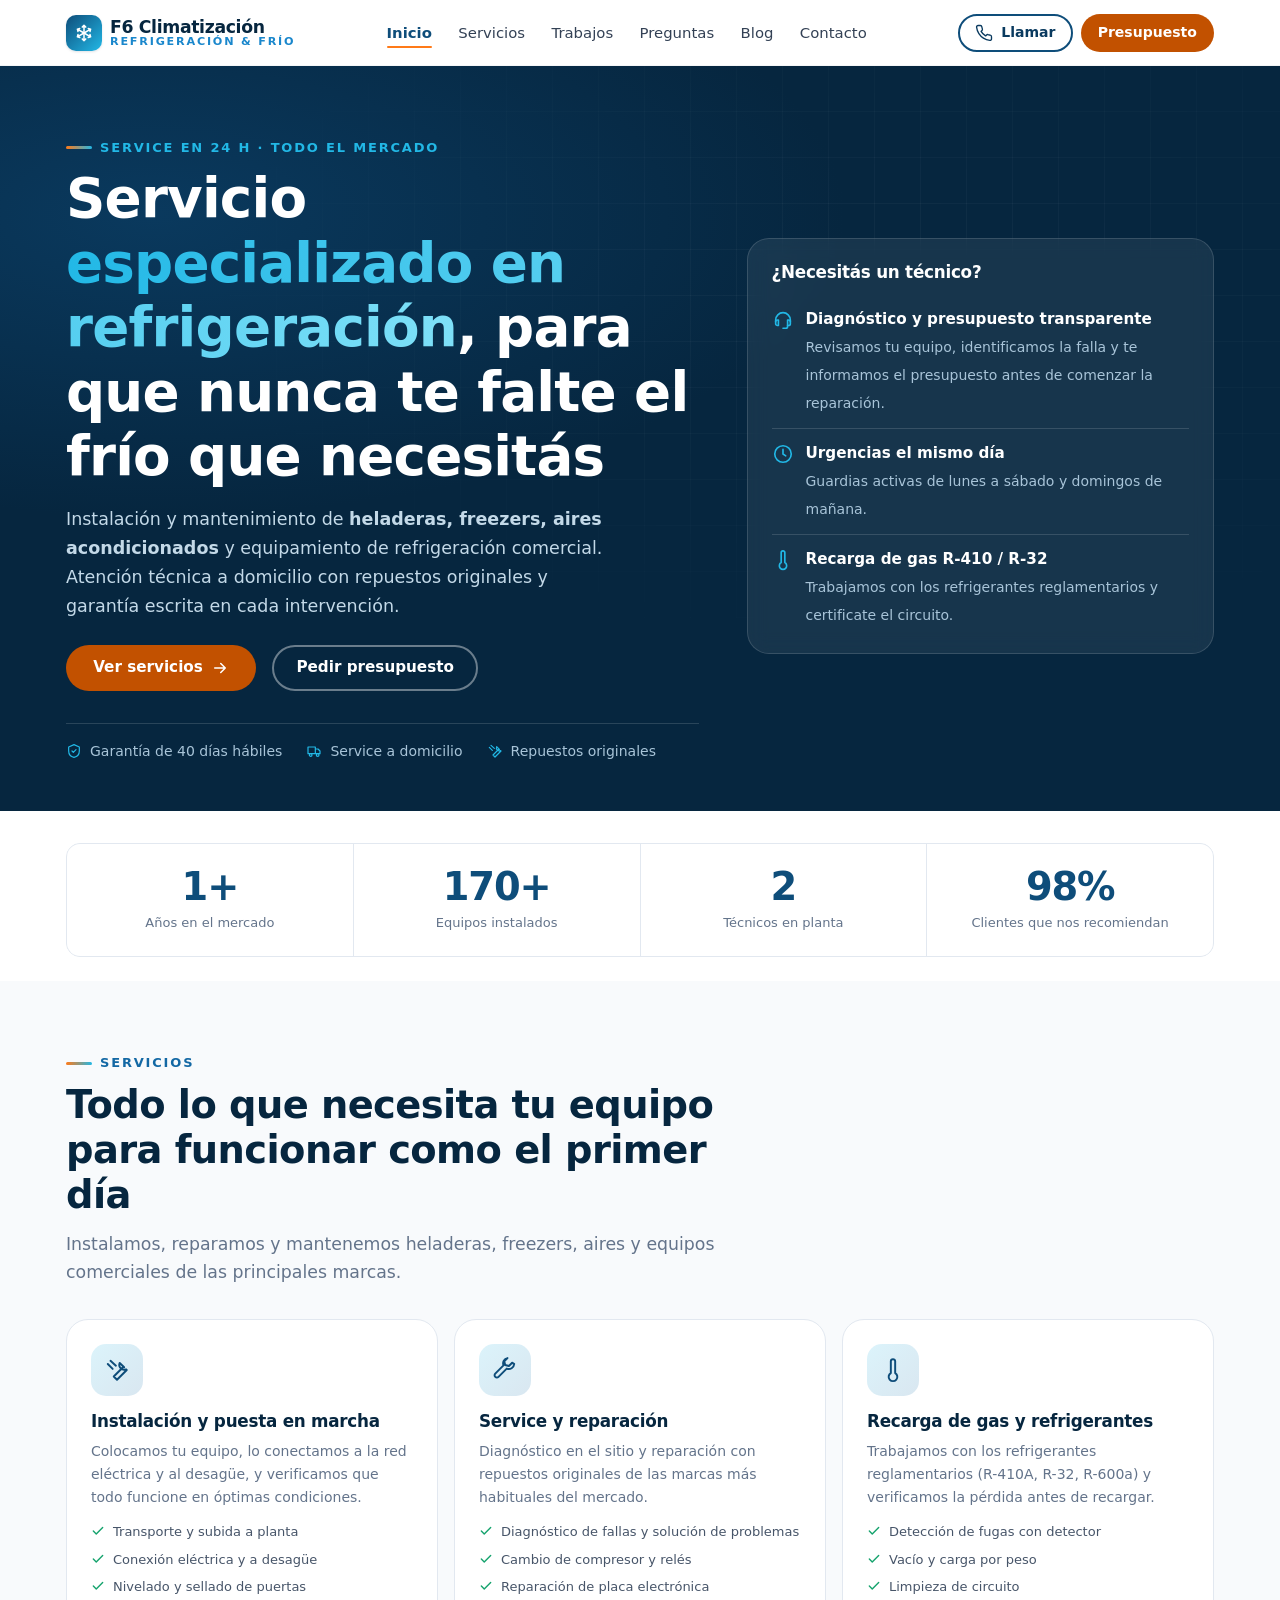
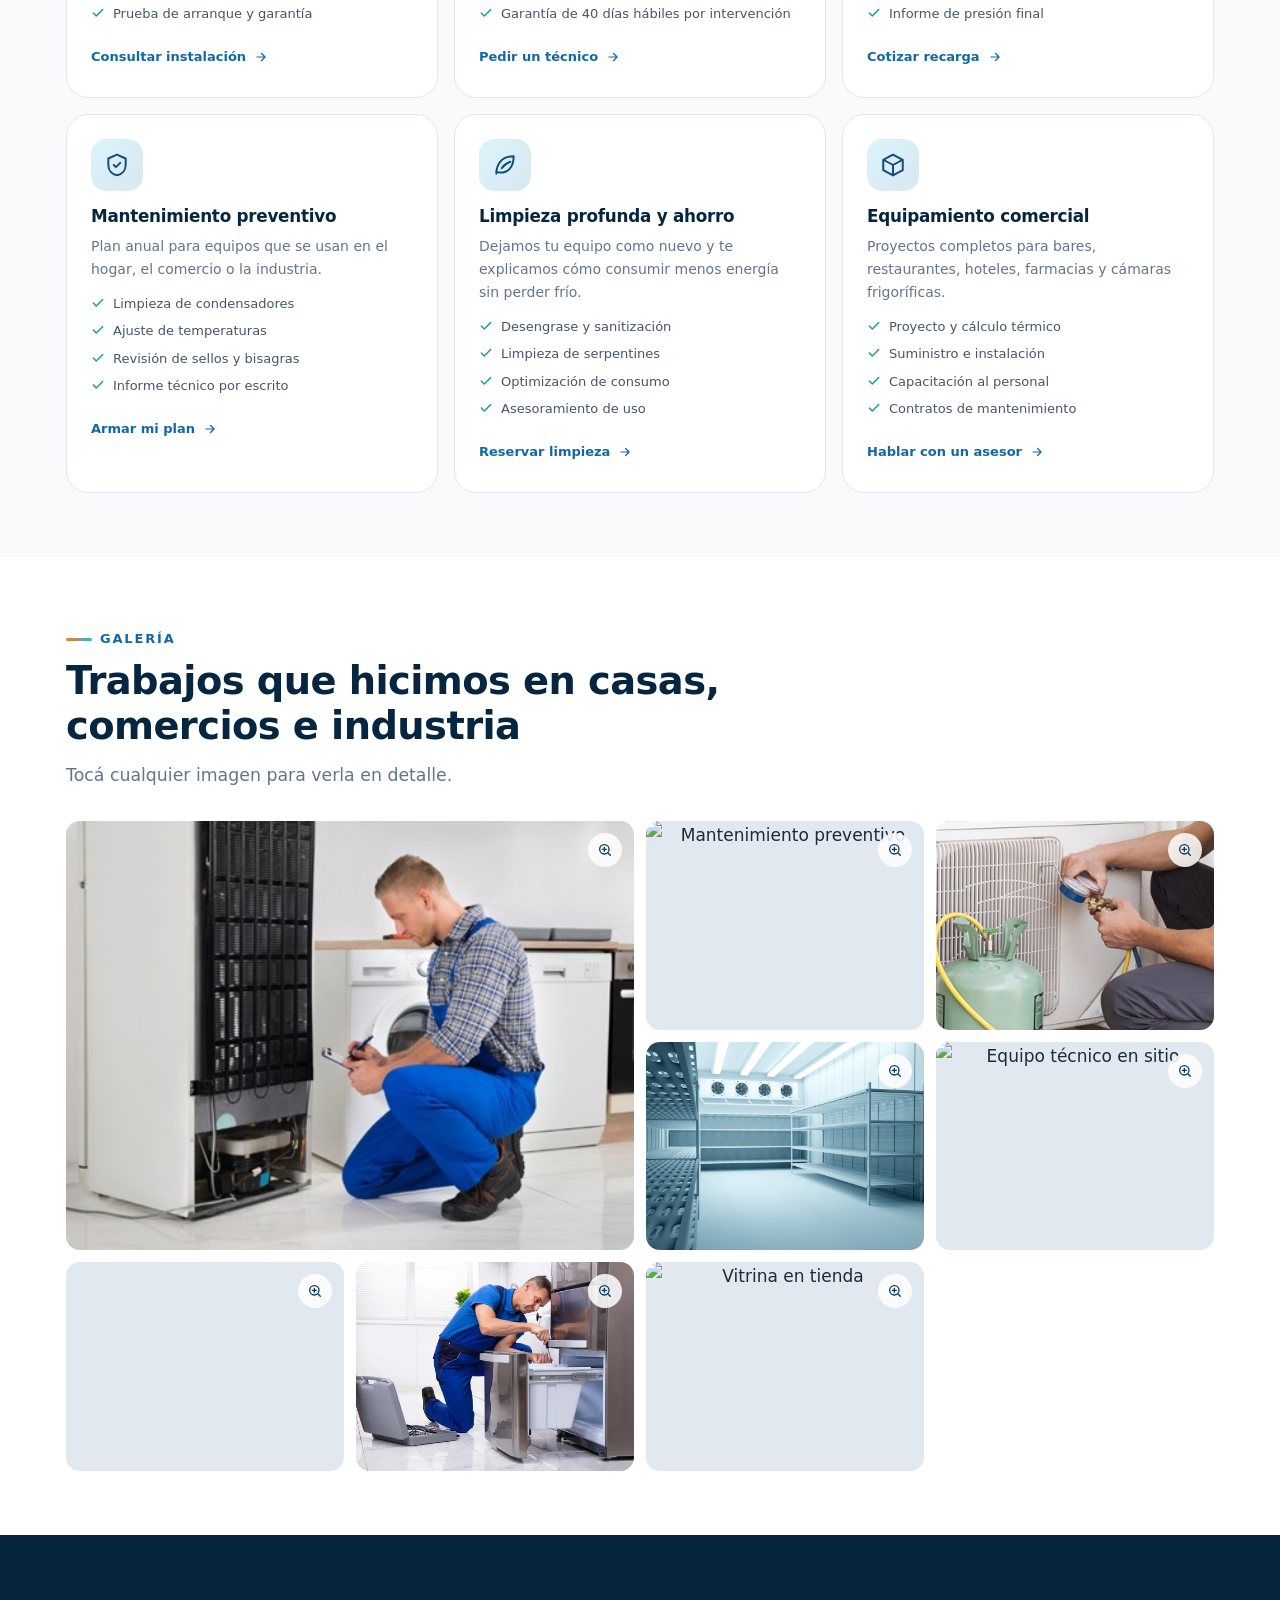
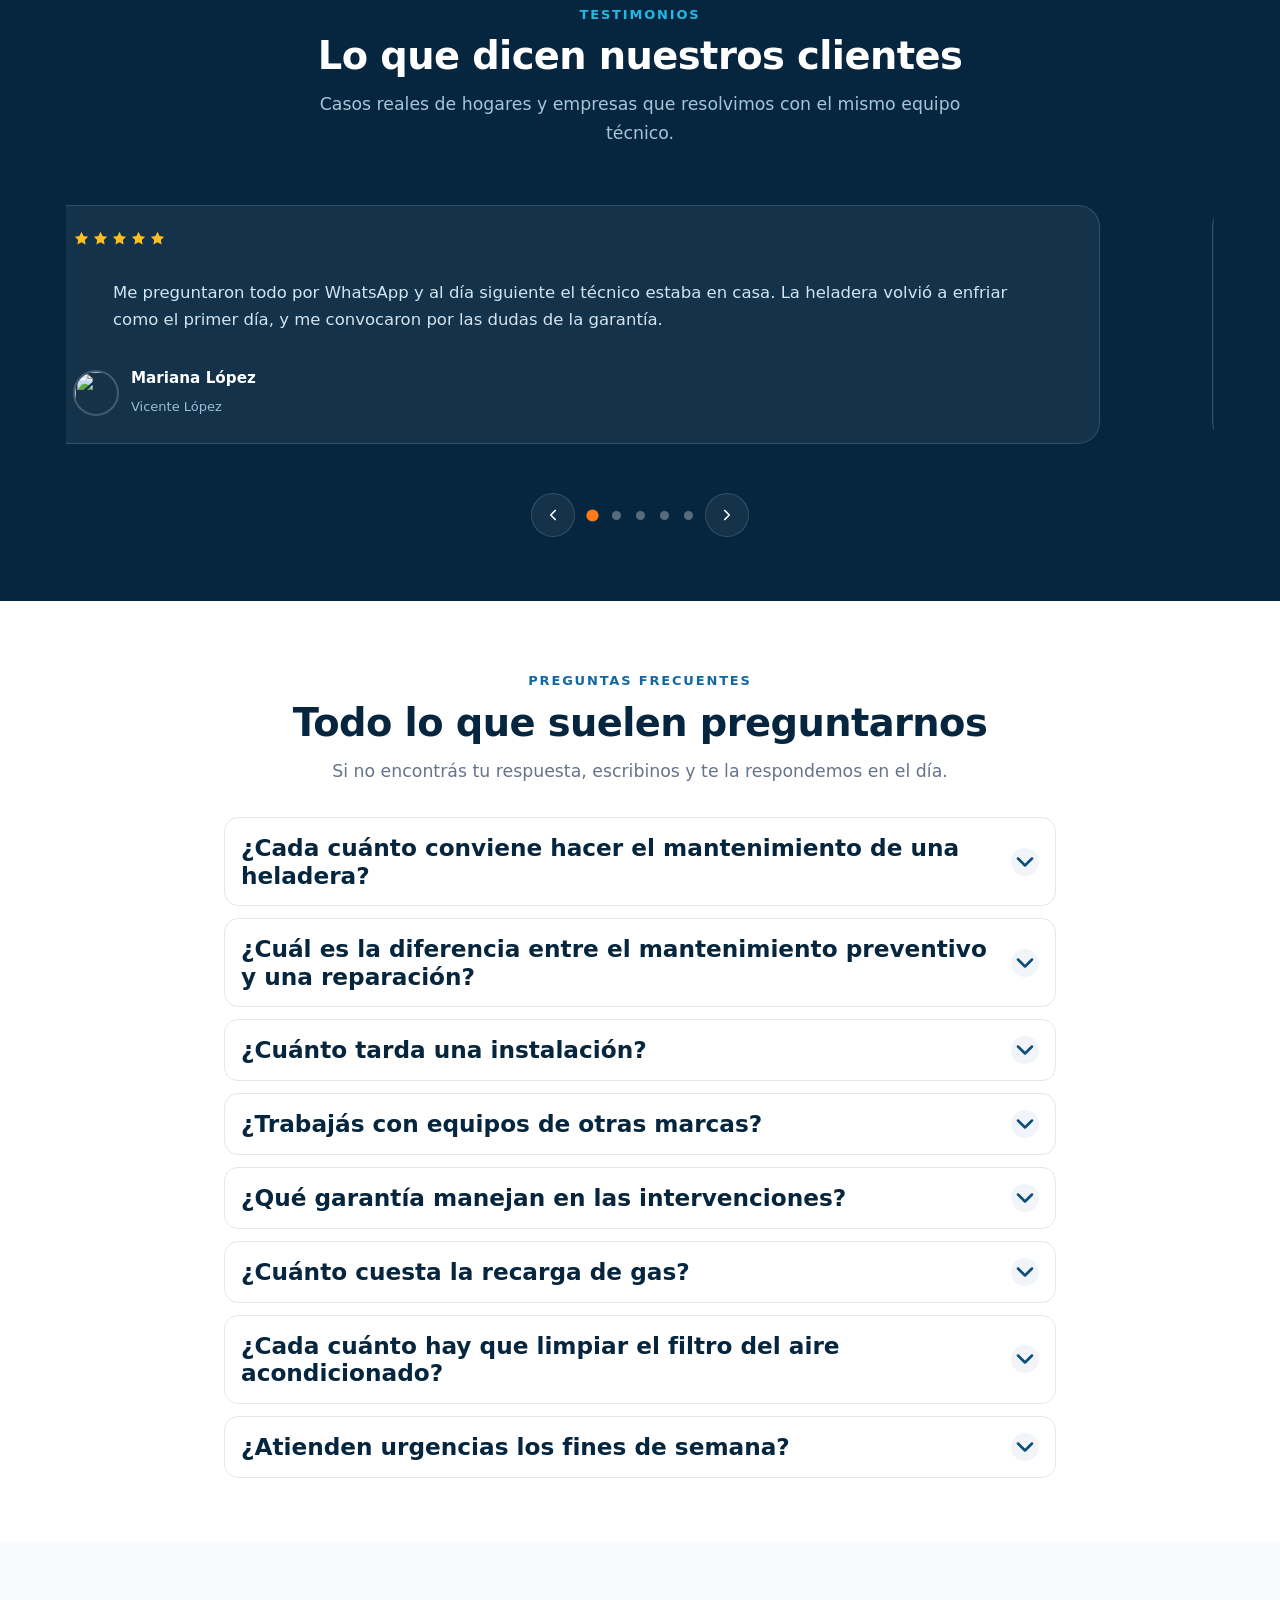
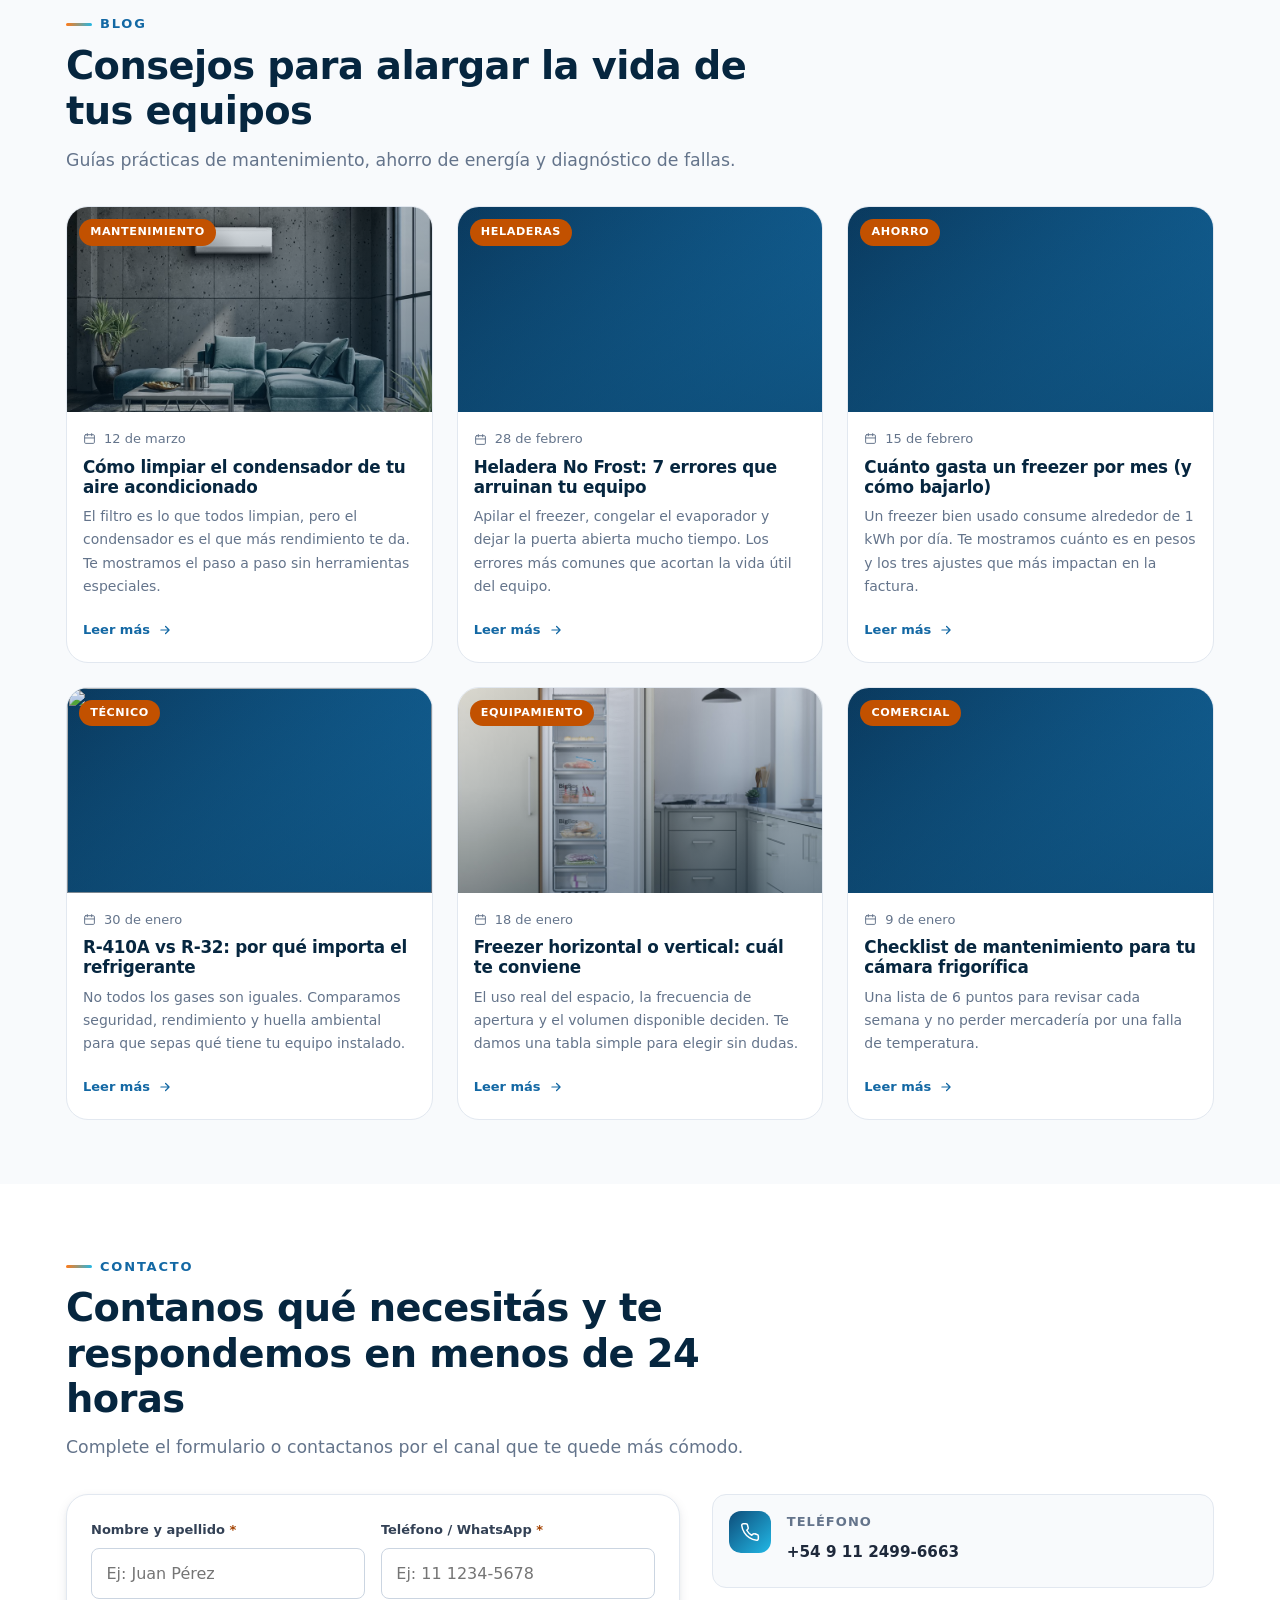
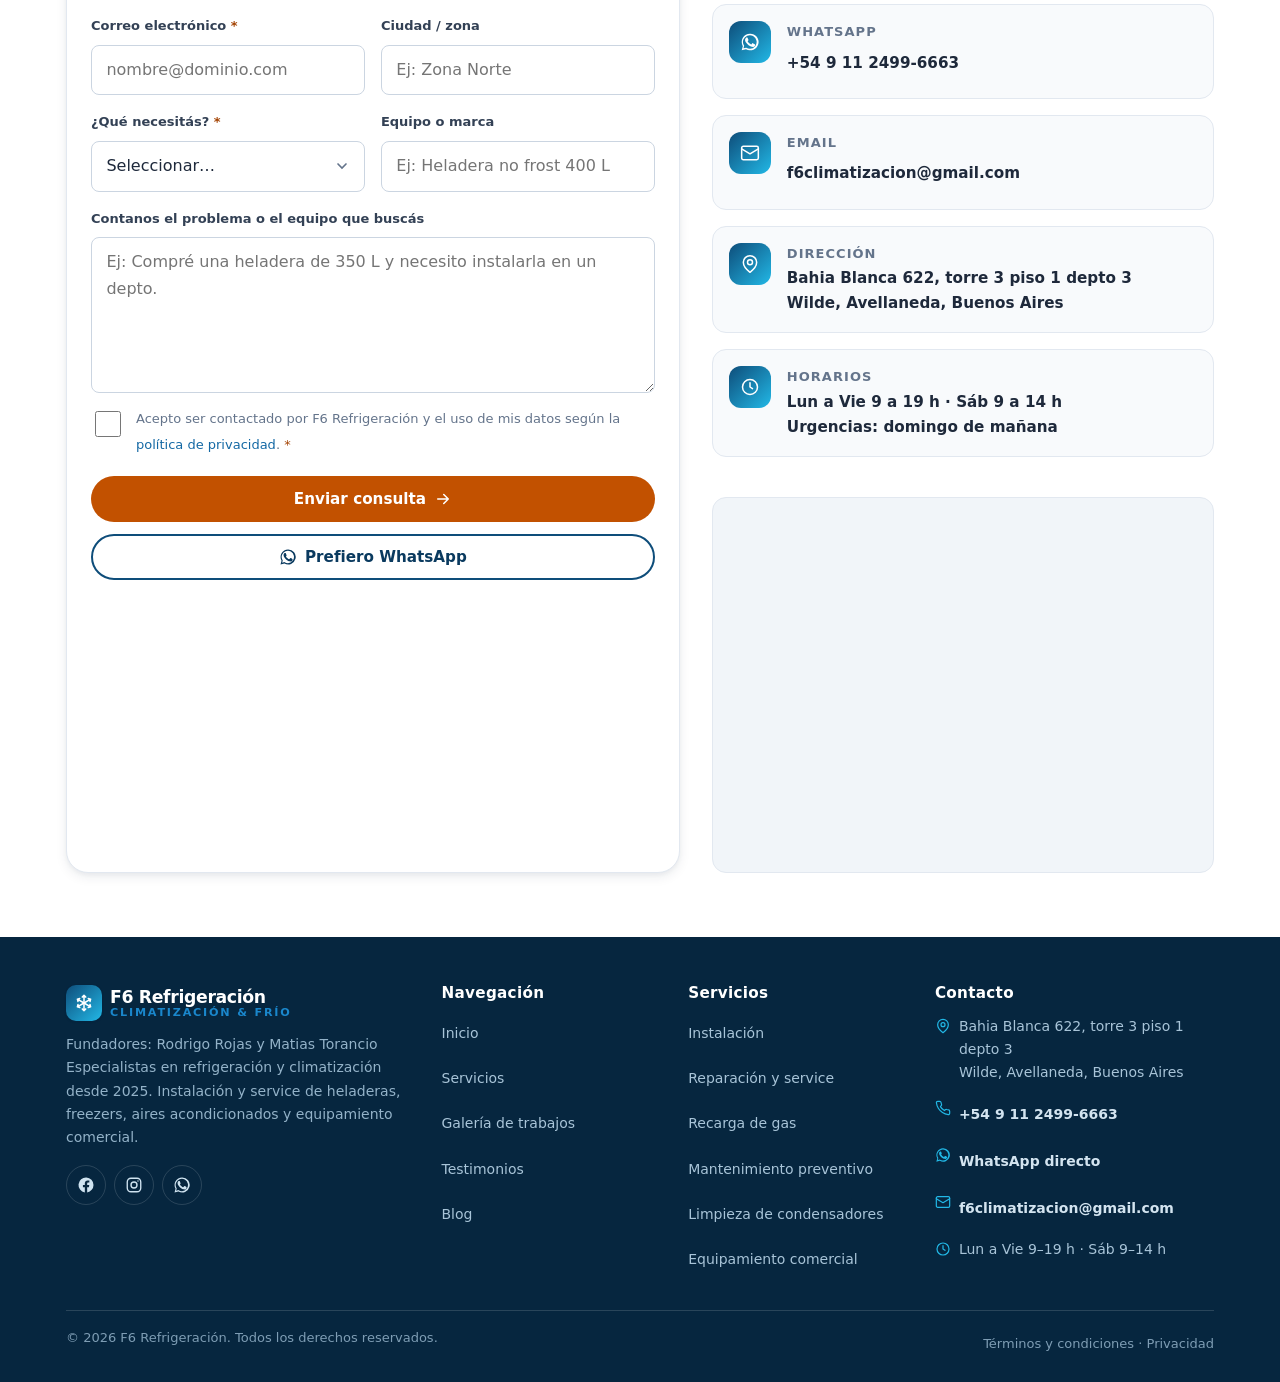
==== index.html @ 0a8b02e5 "Migrar URL canonica a Cloudflare Workers" ====
<!DOCTYPE html>
<html lang="es">
<head>
<meta charset="UTF-8">
<meta name="viewport" content="width=device-width, initial-scale=1, viewport-fit=cover">
<meta name="theme-color" content="#06263f">
<meta name="description" content="Service técnico de heladeras, freezers y aires acondicionados en Wilde y Avellaneda. Instalación, reparación y mantenimiento con garantía.">
<meta name="author" content="F6 Climatización">

<meta property="og:type" content="website">
<meta property="og:title" content="F6 Climatización | Refrigeración y aires en Wilde">
<meta property="og:description" content="Service técnico de heladeras, freezers y aires acondicionados en Wilde y Avellaneda. Instalación, reparación y mantenimiento con garantía.">
<meta property="og:image" content="https://images.unsplash.com/photo-1484154218962-a197022b5858?w=1200&q=70&auto=format&fit=crop&fm=jpg">
<meta property="og:url" content="https://f6-climatizacion.aresthiago911.workers.dev/">
<meta property="og:locale" content="es_AR">
<meta property="og:site_name" content="F6 Climatización">
<meta name="twitter:card" content="summary_large_image">
<meta name="twitter:title" content="F6 Climatización | Refrigeración y aires en Wilde">
<meta name="twitter:description" content="Service técnico de heladeras, freezers y aires acondicionados en Wilde y Avellaneda.">
<meta name="twitter:image" content="https://images.unsplash.com/photo-1484154218962-a197022b5858?w=1200&q=70&auto=format&fit=crop&fm=jpg">

<title>F6 Climatización | Refrigeración y aires en Wilde</title>

<link rel="canonical" href="https://f6-climatizacion.aresthiago911.workers.dev/">
<meta name="google-site-verification" content="fuAEzIsWXIeSJIJNzNznxia05y7SLio0vZNken4gUs0" />

<link rel="icon" href="data:image/svg+xml,%3Csvg xmlns='http://www.w3.org/2000/svg' viewBox='0 0 32 32'%3E%3Crect width='32' height='32' rx='8' fill='%230a3a5f'/%3E%3Cg stroke='%2322b8e6' stroke-width='2' stroke-linecap='round'%3E%3Cpath d='M16 6v20M6.7 11l18.6 10M25.3 11 6.7 21'/%3E%3C/g%3E%3C/svg%3E">
<link rel="preconnect" href="https://images.unsplash.com" crossorigin>
<link rel="preload" as="image" fetchpriority="high" href="https://images.unsplash.com/photo-1484154218962-a197022b5858?w=1200&q=70&auto=format&fit=crop&fm=jpg">
<link rel="stylesheet" href="css/estilos.css">
<noscript>
  <style>
    /* Sin JavaScript las animaciones de entrada dejarían el contenido invisible */
    .revelar { opacity: 1 !important; transform: none !important; }
    .barra-progreso, .panel-movil, .overlay, .lightbox { display: none !important; }
  </style>
</noscript>
<script type="application/ld+json">
{
  "@context": "https://schema.org",
  "@type": "HVACBusiness",
  "name": "F6 Climatización",
  "url": "https://f6-climatizacion.aresthiago911.workers.dev/",
  "image": "https://f6-climatizacion.aresthiago911.workers.dev/f6%20imagenes/camara-frigorifica.jpg",
  "telephone": "+54 9 11 2499-6663",
  "email": "f6climatizacion@gmail.com",
  "foundingDate": "2025",
  "address": {
    "@type": "PostalAddress",
    "streetAddress": "Bahía Blanca 622, Torre 3, Piso 1, Depto 3",
    "addressLocality": "Wilde",
    "addressRegion": "Buenos Aires",
    "postalCode": "1875",
    "addressCountry": "AR"
  },
  "geo": { "@type": "GeoCoordinates", "latitude": -34.6963204, "longitude": -58.3135121 },
  "openingHoursSpecification": [
    { "@type": "OpeningHoursSpecification", "dayOfWeek": ["Monday", "Tuesday", "Wednesday", "Thursday", "Friday"], "opens": "09:00", "closes": "19:00" },
    { "@type": "OpeningHoursSpecification", "dayOfWeek": "Saturday", "opens": "09:00", "closes": "14:00" }
  ],
  "sameAs": [
    "https://www.instagram.com/f6climatizacion/",
    "https://www.facebook.com/profile.php?id=61574328155013"
  ],
  "areaServed": "Wilde, Avellaneda y zona sur del GBA",
  "priceRange": "$$"
}
</script>
</head>
<body>

<a class="saltar-al-contenido" href="#contenido">Saltar al contenido principal</a>

<!-- ===================== Sprite de iconos SVG ===================== -->
<svg width="0" height="0" style="position:absolute" aria-hidden="true" focusable="false">
  <defs>
    <g id="g-stroke" fill="none" stroke="currentColor" stroke-width="1.9" stroke-linecap="round" stroke-linejoin="round"></g>
  </defs>
  <symbol id="i-snow" viewBox="0 0 24 24" fill="none" stroke="currentColor" stroke-width="1.8" stroke-linecap="round" stroke-linejoin="round">
    <path id="snow-brazo" d="M12 12V2.8M9.9 4.9 12 2.8 14.1 4.9"/>
    <use href="#snow-brazo" transform="rotate(60 12 12)"/>
    <use href="#snow-brazo" transform="rotate(120 12 12)"/>
    <use href="#snow-brazo" transform="rotate(180 12 12)"/>
    <use href="#snow-brazo" transform="rotate(240 12 12)"/>
    <use href="#snow-brazo" transform="rotate(300 12 12)"/>
  </symbol>
  <symbol id="i-phone" viewBox="0 0 24 24" fill="none" stroke="currentColor" stroke-width="1.8" stroke-linecap="round" stroke-linejoin="round">
    <path d="M22 16.9v3a2 2 0 0 1-2.2 2 19.8 19.8 0 0 1-8.6-3.1 19.5 19.5 0 0 1-6-6A19.8 19.8 0 0 1 2.1 4.2 2 2 0 0 1 4.1 2h3a2 2 0 0 1 2 1.7c.1 1 .4 1.9.7 2.8a2 2 0 0 1-.5 2.1L8.1 9.9a16 16 0 0 0 6 6l1.3-1.3a2 2 0 0 1 2.1-.4c.9.3 1.8.6 2.8.7a2 2 0 0 1 1.7 2Z"/>
  </symbol>
  <symbol id="i-mail" viewBox="0 0 24 24" fill="none" stroke="currentColor" stroke-width="1.8" stroke-linecap="round" stroke-linejoin="round">
    <rect x="2" y="4" width="20" height="16" rx="2"/><path d="m2 7 10 6 10-6"/>
  </symbol>
  <symbol id="i-pin" viewBox="0 0 24 24" fill="none" stroke="currentColor" stroke-width="1.8" stroke-linecap="round" stroke-linejoin="round">
    <path d="M20 10c0 6-8 12-8 12s-8-6-8-12a8 8 0 0 1 16 0Z"/><circle cx="12" cy="10" r="3"/>
  </symbol>
  <symbol id="i-clock" viewBox="0 0 24 24" fill="none" stroke="currentColor" stroke-width="1.8" stroke-linecap="round" stroke-linejoin="round">
    <circle cx="12" cy="12" r="9"/><path d="M12 7v5l3 2"/>
  </symbol>
  <symbol id="i-whatsapp" viewBox="0 0 24 24" fill="currentColor">
    <path d="M17.5 14.4c-.3-.2-1.7-.9-2-1-.3-.1-.5-.1-.7.2-.2.3-.7 1-.9 1.2-.2.2-.3.2-.6.1-1.7-.9-2.9-1.6-4-3.5-.3-.5.3-.5.8-1.5.1-.2 0-.4 0-.5 0-.2-.7-1.6-.9-2.2-.2-.6-.5-.5-.7-.5h-.6c-.2 0-.5.1-.8.4-.3.3-1 1-1 2.5s1.1 2.9 1.2 3.1c.2.2 2.1 3.2 5.1 4.5.7.3 1.3.5 1.7.6.7.2 1.4.2 1.9.1.6-.1 1.7-.7 1.9-1.4.2-.7.2-1.2.2-1.4-.1-.1-.3-.2-.6-.3Z"/>
    <path d="M12 2a10 10 0 0 0-8.6 15L2 22l5.2-1.4A10 10 0 1 0 12 2Zm0 18.2c-1.6 0-3.1-.4-4.4-1.2l-.3-.2-3.1.8.8-3-.2-.3A8.2 8.2 0 1 1 12 20.2Z"/>
  </symbol>
  <symbol id="i-instagram" viewBox="0 0 24 24" fill="none" stroke="currentColor" stroke-width="1.8" stroke-linecap="round" stroke-linejoin="round">
    <rect x="3" y="3" width="18" height="18" rx="5"/>
    <circle cx="12" cy="12" r="4"/>
    <path d="M17.3 6.7h.01"/>
  </symbol>
  <symbol id="i-facebook" viewBox="0 0 24 24" fill="currentColor">
    <path d="M22 12a10 10 0 1 0-11.56 9.88v-6.99H7.9V12h2.54V9.8c0-2.51 1.49-3.9 3.77-3.9 1.09 0 2.24.2 2.24.2v2.46h-1.26c-1.24 0-1.63.77-1.63 1.56V12h2.78l-.45 2.89h-2.33v6.99A10 10 0 0 0 22 12Z"/>
  </symbol>
  <symbol id="i-check" viewBox="0 0 24 24" fill="none" stroke="currentColor" stroke-width="2.4" stroke-linecap="round" stroke-linejoin="round">
    <path d="m20 6-11 11-5-5"/>
  </symbol>
  <symbol id="i-check-circle" viewBox="0 0 24 24" fill="none" stroke="currentColor" stroke-width="1.9" stroke-linecap="round" stroke-linejoin="round">
    <circle cx="12" cy="12" r="9"/><path d="m8.5 12.5 2.5 2.5 4.5-5"/>
  </symbol>
  <symbol id="i-arrow-right" viewBox="0 0 24 24" fill="none" stroke="currentColor" stroke-width="2.1" stroke-linecap="round" stroke-linejoin="round">
    <path d="M5 12h14m-6-6 6 6-6 6"/>
  </symbol>
  <symbol id="i-arrow-up-right" viewBox="0 0 24 24" fill="none" stroke="currentColor" stroke-width="2.1" stroke-linecap="round" stroke-linejoin="round">
    <path d="M7 17 17 7M8 7h9v9"/>
  </symbol>
  <symbol id="i-star" viewBox="0 0 24 24" fill="currentColor">
    <path d="m12 2.6 2.9 5.9 6.5.9-4.7 4.6 1.1 6.5L12 17.4 6.2 20.5l1.1-6.5L2.6 9.4l6.5-.9L12 2.6Z"/>
  </symbol>
  <symbol id="i-chevron-down" viewBox="0 0 24 24" fill="none" stroke="currentColor" stroke-width="2.2" stroke-linecap="round" stroke-linejoin="round">
    <path d="m6 9 6 6 6-6"/>
  </symbol>
  <symbol id="i-chevron-left" viewBox="0 0 24 24" fill="none" stroke="currentColor" stroke-width="2.2" stroke-linecap="round" stroke-linejoin="round">
    <path d="m15 18-6-6 6-6"/>
  </symbol>
  <symbol id="i-chevron-right" viewBox="0 0 24 24" fill="none" stroke="currentColor" stroke-width="2.2" stroke-linecap="round" stroke-linejoin="round">
    <path d="m9 18 6-6-6-6"/>
  </symbol>
  <symbol id="i-zoom" viewBox="0 0 24 24" fill="none" stroke="currentColor" stroke-width="2" stroke-linecap="round" stroke-linejoin="round">
    <circle cx="11" cy="11" r="7"/><path d="m20 20-3.5-3.5M11 8v6M8 11h6"/>
  </symbol>
  <symbol id="i-close" viewBox="0 0 24 24" fill="none" stroke="currentColor" stroke-width="2.2" stroke-linecap="round" stroke-linejoin="round">
    <path d="M18 6 6 18M6 6l12 12"/>
  </symbol>
  <symbol id="i-calendar" viewBox="0 0 24 24" fill="none" stroke="currentColor" stroke-width="1.8" stroke-linecap="round" stroke-linejoin="round">
    <rect x="3" y="5" width="18" height="16" rx="2"/><path d="M16 3v4M8 3v4M3 11h18"/>
  </symbol>
  <symbol id="i-user" viewBox="0 0 24 24" fill="none" stroke="currentColor" stroke-width="1.8" stroke-linecap="round" stroke-linejoin="round">
    <circle cx="12" cy="8" r="4"/><path d="M4 21c0-4 3.6-6.5 8-6.5s8 2.5 8 6.5"/>
  </symbol>
  <symbol id="i-alert" viewBox="0 0 24 24" fill="none" stroke="currentColor" stroke-width="1.9" stroke-linecap="round" stroke-linejoin="round">
    <circle cx="12" cy="12" r="9"/><path d="M12 7.5v5M12 16h.01"/>
  </symbol>
  <symbol id="i-shield" viewBox="0 0 24 24" fill="none" stroke="currentColor" stroke-width="1.8" stroke-linecap="round" stroke-linejoin="round">
    <path d="M12 2.5 20 6v6c0 5-3.4 8.6-8 9.5-4.6-.9-8-4.5-8-9.5V6l8-3.5Z"/><path d="m9 12 2 2 4-4"/>
  </symbol>
  <symbol id="i-truck" viewBox="0 0 24 24" fill="none" stroke="currentColor" stroke-width="1.8" stroke-linecap="round" stroke-linejoin="round">
    <path d="M3 6h11v10H3zM14 9h4l3 3v4h-7"/><circle cx="7" cy="18" r="2"/><circle cx="17.5" cy="18" r="2"/>
  </symbol>
  <symbol id="i-tools" viewBox="0 0 24 24" fill="none" stroke="currentColor" stroke-width="1.8" stroke-linecap="round" stroke-linejoin="round">
    <path d="M14.5 5.5a4.5 4.5 0 0 0 5.9 5.9L21 12l-9 9-3-3 9-9 .6.5Z"/><path d="M3.5 6.5 8 11M6 3.5 11 8"/>
  </symbol>
  <symbol id="i-wrench" viewBox="0 0 24 24" fill="none" stroke="currentColor" stroke-width="1.8" stroke-linecap="round" stroke-linejoin="round">
    <path d="M20.5 6.5a5 5 0 0 1-6.9 4.2L6 18.3a2.1 2.1 0 0 1-3-3l7.6-7.6A5 5 0 0 1 14.3 1l-3 3 .9 3.4 3.4.9 3-3a5 5 0 0 1 1.9 1.2Z"/>
  </symbol>
  <symbol id="i-thermo" viewBox="0 0 24 24" fill="none" stroke="currentColor" stroke-width="1.8" stroke-linecap="round" stroke-linejoin="round">
    <path d="M14 14.8V4a2 2 0 1 0-4 0v10.8a4 4 0 1 0 4 0Z"/>
  </symbol>
  <symbol id="i-fan" viewBox="0 0 24 24" fill="none" stroke="currentColor" stroke-width="1.8" stroke-linecap="round" stroke-linejoin="round">
    <circle cx="12" cy="12" r="2.2"/><path d="M12 9.8c0-3 1-5.8 3.4-5.8 1.6 0 2.6 1.6 2 3.4-.7 2-2.7 2.4-5.4 2.4ZM14.2 12c3 0 5.8 1 5.8 3.4 0 1.6-1.6 2.6-3.4 2-2-.7-2.4-2.7-2.4-5.4ZM12 14.2c0 3-1 5.8-3.4 5.8-1.6 0-2.6-1.6-2-3.4.7-2 2.7-2.4 5.4-2.4ZM9.8 12c-3 0-5.8-1-5.8-3.4 0-1.6 1.6-2.6 3.4-2 2 .7 2.4 2.7 2.4 5.4Z"/>
  </symbol>
  <symbol id="i-leaf" viewBox="0 0 24 24" fill="none" stroke="currentColor" stroke-width="1.8" stroke-linecap="round" stroke-linejoin="round">
    <path d="M4 20c0-9 5-16 16-16 0 11-6 15-12 15-2 0-4-1-4-1Z"/><path d="M9 15c2-3 5-5 8-6"/>
  </symbol>
  <symbol id="i-award" viewBox="0 0 24 24" fill="none" stroke="currentColor" stroke-width="1.8" stroke-linecap="round" stroke-linejoin="round">
    <circle cx="12" cy="9" r="6"/><path d="m8.2 14.3-1.4 7 5.2-2.6 5.2 2.6-1.4-7"/>
  </symbol>
  <symbol id="i-headset" viewBox="0 0 24 24" fill="none" stroke="currentColor" stroke-width="1.8" stroke-linecap="round" stroke-linejoin="round">
    <path d="M4 14v-2a8 8 0 0 1 16 0v2"/><path d="M4 14a2 2 0 0 1 2-2h1v6H6a2 2 0 0 1-2-2v-2ZM20 14a2 2 0 0 0-2-2h-1v6h1a2 2 0 0 0 2-2v-2Z"/><path d="M17 18v1a2 2 0 0 1-2 2h-3"/>
  </symbol>
  <symbol id="i-cube" viewBox="0 0 24 24" fill="none" stroke="currentColor" stroke-width="1.8" stroke-linecap="round" stroke-linejoin="round">
    <path d="m12 2.5 9 4.8v9.4l-9 4.8-9-4.8V7.3l9-4.8Z"/><path d="M3.5 7.4 12 12l8.5-4.6M12 12v9.5"/>
  </symbol>
  <symbol id="i-gauge" viewBox="0 0 24 24" fill="none" stroke="currentColor" stroke-width="1.8" stroke-linecap="round" stroke-linejoin="round">
    <path d="M3.5 18a9 9 0 1 1 17 0"/><path d="m12 13 4-3.5"/><circle cx="12" cy="14" r="1.6"/>
  </symbol>
</svg>

<!-- ===================== Barra de progreso ===================== -->
<div class="barra-progreso" id="barraProgreso" aria-hidden="true"></div>

<!-- ===================== Header ===================== -->
<header class="header" id="header">
  <div class="contenedor">
    <nav class="nav" aria-label="Navegación principal">
      <a href="#inicio" class="logo" aria-label="F6 Refrigeración, inicio">
        <span class="logo__icono"><svg aria-hidden="true"><use href="#i-snow"></use></svg></span>
        <span class="logo__texto">F6 Climatización<small>Refrigeración &amp; Frío</small></span>
      </a>

      <ul class="nav__links" id="navLinks">
        <li><a class="nav__enlace" href="#inicio">Inicio</a></li>
        <li><a class="nav__enlace" href="#servicios">Servicios</a></li>
        <li><a class="nav__enlace" href="#galeria">Trabajos</a></li>
        <li><a class="nav__enlace" href="#faq">Preguntas</a></li>
        <li><a class="nav__enlace" href="#blog">Blog</a></li>
        <li><a class="nav__enlace" href="#contacto">Contacto</a></li>
      </ul>

      <div class="nav__acciones">
        <a class="btn btn--claro btn--chico" href="tel:+541124996663">
          <svg aria-hidden="true"><use href="#i-phone"></use></svg> Llamar
        </a>
        <a class="btn btn--naranja btn--chico" href="#contacto">Presupuesto</a>
      </div>

      <button class="hamburguesa" id="hamburguesa" type="button"
              aria-label="Abrir menú de navegación" aria-expanded="false" aria-controls="panelMovil">
        <span class="hamburguesa__barras" aria-hidden="true"><span></span><span></span><span></span></span>
      </button>
    </nav>
  </div>
</header>

<!-- ===================== Menú lateral móvil ===================== -->
<div class="overlay" id="overlay" hidden></div>
<aside class="panel-movil" id="panelMovil" aria-label="Menú de navegación" aria-hidden="true" inert>
  <div class="panel-movil__cabecera">
    <span class="logo">
      <span class="logo__icono"><svg aria-hidden="true"><use href="#i-snow"></use></svg></span>
      <span class="logo__texto">F6 Refrigeración<small>Climatización &amp; Frío</small></span>
    </span>
    <button class="cerrar-panel" id="cerrarPanel" type="button" aria-label="Cerrar menú">
      <svg aria-hidden="true"><use href="#i-close"></use></svg>
    </button>
  </div>
  <ul class="panel-movil__enlaces" id="panelEnlaces">
    <li><a href="#inicio">Inicio</a></li>
    <li><a href="#servicios">Servicios</a></li>
    <li><a href="#galeria">Galería de trabajos</a></li>
    <li><a href="#testimonios">Testimonios</a></li>
    <li><a href="#faq">Preguntas frecuentes</a></li>
    <li><a href="#blog">Blog</a></li>
    <li><a href="#contacto">Contacto</a></li>
  </ul>
  <div class="panel-movil__pie">
    <div class="panel-movil__contacto">
      <a href="tel:+541124996663">+54 9 11 2499-6663</a>
      <a href="mailto:f6climatizacion@gmail.com">f6climatizacion@gmail.com</a>
    </div>
    <a class="btn btn--naranja btn--bloque" href="#contacto">Pedir presupuesto</a>
    <a class="btn btn--azul btn--bloque" href="https://wa.me/541124996663" target="_blank" rel="noopener">
      <svg aria-hidden="true"><use href="#i-whatsapp"></use></svg> Escribir por WhatsApp
    </a>
  </div>
</aside>

<main id="contenido">

  <!-- ===================== HERO ===================== -->
  <section class="hero" id="inicio">
    <img class="hero__fondo" id="heroFondo"
         src="https://images.unsplash.com/photo-1484154218962-a197022b5858?w=1400&q=70&auto=format&fit=crop&fm=jpg"
         alt="" aria-hidden="true" fetchpriority="high" decoding="async">
    <div class="contenedor">
      <div class="hero__grid">
        <div>
          <span class="eyebrow" style="color:var(--cian)">Service en 24 h · Todo el mercado</span>
          <h1>Servicio <span class="destacado">especializado en refrigeración</span>, para que nunca te falte el frío que necesitás</h1>
          <p class="hero__texto">
            Instalación y mantenimiento de <strong>heladeras, freezers, aires acondicionados</strong>
            y equipamiento de refrigeración comercial. Atención técnica a domicilio con repuestos
            originales y garantía escrita en cada intervención.
          </p>
          <div class="hero__acciones">
            <a class="btn btn--naranja" href="#servicios">
              Ver servicios <svg aria-hidden="true"><use href="#i-arrow-right"></use></svg>
            </a>
            <a class="btn btn--ghost-oscuro" href="#contacto">Pedir presupuesto</a>
          </div>
          <ul class="hero__marcas">
            <li><svg aria-hidden="true"><use href="#i-shield"></use></svg> Garantía de 40 días hábiles</li>
            <li><svg aria-hidden="true"><use href="#i-truck"></use></svg> Service a domicilio</li>
            <li><svg aria-hidden="true"><use href="#i-tools"></use></svg> Repuestos originales</li>
          </ul>
        </div>

        <aside class="hero__tarjeta" aria-label="Datos destacados">
          <h3>¿Necesitás un técnico?</h3>
          <div class="hero__tarjeta-item">
            <svg aria-hidden="true"><use href="#i-headset"></use></svg>
            <div><strong>Diagnóstico y presupuesto transparente</strong><span>Revisamos tu equipo, identificamos la falla y te informamos el presupuesto antes de comenzar la reparación.</span></div>
          </div>
          <div class="hero__tarjeta-item">
            <svg aria-hidden="true"><use href="#i-clock"></use></svg>
            <div><strong>Urgencias el mismo día</strong><span>Guardias activas de lunes a sábado y domingos de mañana.</span></div>
          </div>
          <div class="hero__tarjeta-item">
            <svg aria-hidden="true"><use href="#i-thermo"></use></svg>
            <div><strong>Recarga de gas R-410 / R-32</strong><span>Trabajamos con los refrigerantes reglamentarios y certificate el circuito.</span></div>
          </div>
        </aside>
      </div>
    </div>
  </section>

  <!-- ===================== MÉTRICAS ===================== -->
  <section class="seccion" style="padding-top:var(--esp-6);padding-bottom:var(--esp-5)">
    <div class="contenedor">
      <ul class="metricas" id="metricas">
        <li class="metrica"><span class="metrica__cifra" data-contador="1" data-sufijo="+">0</span><span class="metrica__etiqueta">Años en el mercado</span></li>
        <li class="metrica"><span class="metrica__cifra" data-contador="170" data-sufijo="+">0</span><span class="metrica__etiqueta">Equipos instalados</span></li>
        <li class="metrica"><span class="metrica__cifra" data-contador="2" data-sufijo="">0</span><span class="metrica__etiqueta">Técnicos en planta</span></li>
        <li class="metrica"><span class="metrica__cifra" data-contador="98" data-sufijo="%">0</span><span class="metrica__etiqueta">Clientes que nos recomiendan</span></li>
      </ul>
    </div>
  </section>

  <!-- ===================== SERVICIOS ===================== -->
  <section class="seccion seccion--alt" id="servicios">
    <div class="contenedor">
      <div class="encabezado-seccion">
        <span class="eyebrow">Servicios</span>
        <h2>Todo lo que necesita tu equipo para funcionar como el primer día</h2>
        <p>Instalamos, reparamos y mantenemos heladeras, freezers, aires y equipos comerciales de las principales marcas.</p>
      </div>
      <div class="rejilla-servicios" id="rejillaServicios"></div>
    </div>
  </section>

  <!-- ===================== GALERÍA ===================== -->
  <section class="seccion" id="galeria">
    <div class="contenedor">
      <div class="encabezado-seccion">
        <span class="eyebrow">Galería</span>
        <h2>Trabajos que hicimos en casas, comercios e industria</h2>
        <p>Tocá cualquier imagen para verla en detalle.</p>
      </div>
      <div class="rejilla-galeria" id="rejillaGaleria"></div>
    </div>
  </section>

  <!-- ===================== TESTIMONIOS ===================== -->
  <section class="seccion seccion--oscura testimonios" id="testimonios">
    <div class="contenedor">
      <div class="encabezado-seccion encabezado-seccion--centro">
        <span class="eyebrow">Testimonios</span>
        <h2>Lo que dicen nuestros clientes</h2>
        <p>Casos reales de hogares y empresas que resolvimos con el mismo equipo técnico.</p>
      </div>

      <div class="carrusel" id="carrusel">
        <div class="carrusel__pista" id="carruselPista"></div>
      </div>
      <div class="carrusel__nav">
        <button class="carrusel__flecha" id="carruselPrev" type="button" aria-label="Testimonio anterior">
          <svg aria-hidden="true"><use href="#i-chevron-left"></use></svg>
        </button>
        <div class="carrusel__puntos" id="carruselPuntos" role="tablist" aria-label="Ir al testimonio"></div>
        <button class="carrusel__flecha" id="carruselNext" type="button" aria-label="Testimonio siguiente">
          <svg aria-hidden="true"><use href="#i-chevron-right"></use></svg>
        </button>
      </div>
    </div>
  </section>

  <!-- ===================== FAQ ===================== -->
  <section class="seccion" id="faq">
    <div class="contenedor">
      <div class="encabezado-seccion encabezado-seccion--centro">
        <span class="eyebrow">Preguntas frecuentes</span>
        <h2>Todo lo que suelen preguntarnos</h2>
        <p>Si no encontrás tu respuesta, escribinos y te la respondemos en el día.</p>
      </div>
      <div class="lista-faq" id="listaFaq"></div>
    </div>
  </section>

  <!-- ===================== BLOG ===================== -->
  <section class="seccion seccion--alt" id="blog">
    <div class="contenedor">
      <div class="encabezado-seccion">
        <span class="eyebrow">Blog</span>
        <h2>Consejos para alargar la vida de tus equipos</h2>
        <p>Guías prácticas de mantenimiento, ahorro de energía y diagnóstico de fallas.</p>
      </div>
      <div class="rejilla-articulos" id="rejillaArticulos"></div>
    </div>
  </section>

  <!-- ===================== CONTACTO ===================== -->
  <section class="seccion" id="contacto">
    <div class="contenedor">
      <div class="encabezado-seccion">
        <span class="eyebrow">Contacto</span>
        <h2>Contanos qué necesitás y te respondemos en menos de 24 horas</h2>
        <p>Complete el formulario o contactanos por el canal que te quede más cómodo.</p>
      </div>

      <div class="contacto__grid">
        <!-- Formulario -->
        <form class="formulario" id="formulario" novalidate>
          <input type="text" name="_honey" tabindex="-1" autocomplete="off" style="display:none" aria-hidden="true">
          <div class="formulario__grid formulario__grid--2">
            <div class="campo">
              <label for="nombre">Nombre y apellido <span class="obligatorio">*</span></label>
              <input type="text" id="nombre" name="nombre" autocomplete="name" required
                     placeholder="Ej: Juan Pérez" aria-describedby="error-nombre">
              <span class="campo__error" id="error-nombre"><svg aria-hidden="true"><use href="#i-alert"></use></svg><span>Ingresá tu nombre</span></span>
            </div>

            <div class="campo">
              <label for="telefono">Teléfono / WhatsApp <span class="obligatorio">*</span></label>
              <input type="tel" id="telefono" name="telefono" autocomplete="tel" inputmode="tel" required
                     placeholder="Ej: 11 1234-5678" aria-describedby="error-telefono">
              <span class="campo__error" id="error-telefono"><svg aria-hidden="true"><use href="#i-alert"></use></svg><span>Ingresá un teléfono válido</span></span>
            </div>

            <div class="campo">
              <label for="email">Correo electrónico <span class="obligatorio">*</span></label>
              <input type="email" id="email" name="email" autocomplete="email" inputmode="email" required
                     placeholder="nombre@dominio.com" aria-describedby="error-email">
              <span class="campo__error" id="error-email"><svg aria-hidden="true"><use href="#i-alert"></use></svg><span>Ingresá un email válido</span></span>
            </div>

            <div class="campo">
              <label for="ciudad">Ciudad / zona</label>
              <input type="text" id="ciudad" name="ciudad" placeholder="Ej: Zona Norte">
            </div>

            <div class="campo">
              <label for="servicio">¿Qué necesitás? <span class="obligatorio">*</span></label>
              <select id="servicio" name="servicio" required aria-describedby="error-servicio">
                <option value="">Seleccionar…</option>
                <option>Comprar un equipo</option>
                <option>Instalación de un equipo</option>
                <option>Reparación / service</option>
                <option>Mantenimiento preventivo</option>
                <option>Recarga de gas</option>
                <option>Equipamiento comercial</option>
                <option>Otro</option>
              </select>
              <span class="campo__error" id="error-servicio"><svg aria-hidden="true"><use href="#i-alert"></use></svg><span>Elegí una opción</span></span>
            </div>

            <div class="campo">
              <label for="equipo">Equipo o marca</label>
              <input type="text" id="equipo" name="equipo" placeholder="Ej: Heladera no frost 400 L">
            </div>

            <div class="campo" style="grid-column:1/-1">
              <label for="mensaje">Contanos el problema o el equipo que buscás</label>
              <textarea id="mensaje" name="mensaje" rows="5" maxlength="800"
                        placeholder="Ej: Compré una heladera de 350 L y necesito instalarla en un depto."></textarea>
            </div>

            <div class="campo campo--check" style="grid-column:1/-1">
              <input type="checkbox" id="consentimiento" name="consentimiento" required
                     aria-describedby="error-consentimiento">
              <label for="consentimiento">
                Acepto ser contactado por F6 Refrigeración y el uso de mis datos según la
                <a href="#" id="linkPrivacidad">política de privacidad</a>. <span class="obligatorio">*</span>
              </label>
              <span class="campo__error" id="error-consentimiento" style="grid-column:1/-1"><svg aria-hidden="true"><use href="#i-alert"></use></svg><span>Necesitamos tu autorización para contactarte</span></span>
            </div>

            <div style="grid-column:1/-1;display:grid;gap:var(--esp-3)">
              <button class="btn btn--naranja btn--bloque" type="submit" id="btnEnviar">
                Enviar consulta <svg aria-hidden="true"><use href="#i-arrow-right"></use></svg>
              </button>
              <button class="btn btn--claro btn--bloque" type="button" id="btnWhatsappForm">
                <svg aria-hidden="true"><use href="#i-whatsapp"></use></svg> Prefiero WhatsApp
              </button>
            </div>
          </div>
        </form>

        <!-- Datos de contacto -->
        <div class="info-contacto">
          <div class="info-tarjeta">
            <span class="info-tarjeta__icono"><svg aria-hidden="true"><use href="#i-phone"></use></svg></span>
            <div><strong>Teléfono</strong><a href="tel:+541124996663">+54 9 11 2499-6663</a></div>
          </div>
          <div class="info-tarjeta">
            <span class="info-tarjeta__icono"><svg aria-hidden="true"><use href="#i-whatsapp"></use></svg></span>
            <div><strong>WhatsApp</strong><a href="https://wa.me/541124996663" target="_blank" rel="noopener">+54 9 11 2499-6663</a></div>
          </div>
          <div class="info-tarjeta">
            <span class="info-tarjeta__icono"><svg aria-hidden="true"><use href="#i-mail"></use></svg></span>
            <div><strong>Email</strong><a href="mailto:f6climatizacion@gmail.com">f6climatizacion@gmail.com</a></div>
          </div>
          <div class="info-tarjeta">
            <span class="info-tarjeta__icono"><svg aria-hidden="true"><use href="#i-pin"></use></svg></span>
            <div><strong>Dirección</strong><p>Bahia Blanca 622, torre 3 piso 1 depto 3<br>Wilde, Avellaneda, Buenos Aires</p></div>
          </div>
          <div class="info-tarjeta">
            <span class="info-tarjeta__icono"><svg aria-hidden="true"><use href="#i-clock"></use></svg></span>
            <div><strong>Horarios</strong><p>Lun a Vie 9 a 19 h · Sáb 9 a 14 h<br>Urgencias: domingo de mañana</p></div>
          </div>

          <div class="mapa">
            <iframe
              title="Ubicación de F6 Refrigeración"
              src="https://www.openstreetmap.org/export/embed.html?bbox=-58.31585%2C-34.69703%2C-58.31173%2C-34.69553&layer=mapnik&marker=-34.6963204%2C-58.3135121"
              loading="lazy" referrerpolicy="no-referrer-when-downgrade"></iframe>
          </div>
        </div>
      </div>
    </div>
  </section>

</main>

<!-- ===================== FOOTER ===================== -->
<footer class="footer">
  <div class="contenedor">
    <div class="footer__grid">
      <div>
        <a href="#inicio" class="logo" style="color:#fff;margin-bottom:var(--esp-3)">
          <span class="logo__icono"><svg aria-hidden="true"><use href="#i-snow"></use></svg></span>
          <span class="logo__texto">F6 Refrigeración<small>Climatización &amp; Frío</small></span>
        </a>
        <p>
          Fundadores: Rodrigo Rojas y Matias Torancio
          Especialistas en refrigeración y climatización desde 2025. Instalación y
          service de heladeras, freezers, aires acondicionados y equipamiento comercial.
        </p>
        <div class="footer__social">
          <a data-red="facebook" href="https://www.facebook.com/profile.php?id=61574328155013" target="_blank" rel="noopener" aria-label="Facebook"><svg aria-hidden="true"><use href="#i-facebook"></use></svg></a>
          <a data-red="instagram" href="https://www.instagram.com/f6climatizacion/" target="_blank" rel="noopener" aria-label="Instagram"><svg aria-hidden="true"><use href="#i-instagram"></use></svg></a>
          <a href="https://wa.me/541124996663" target="_blank" rel="noopener" aria-label="WhatsApp"><svg aria-hidden="true"><use href="#i-whatsapp"></use></svg></a>
        </div>
      </div>

      <div>
        <h4>Navegación</h4>
        <ul class="footer__links">
          <li><a href="#inicio">Inicio</a></li>
          <li><a href="#servicios">Servicios</a></li>
          <li><a href="#galeria">Galería de trabajos</a></li>
          <li><a href="#testimonios">Testimonios</a></li>
          <li><a href="#blog">Blog</a></li>
        </ul>
      </div>

      <div>
        <h4>Servicios</h4>
        <ul class="footer__links">
          <li><a href="#servicios">Instalación</a></li>
          <li><a href="#servicios">Reparación y service</a></li>
          <li><a href="#servicios">Recarga de gas</a></li>
          <li><a href="#servicios">Mantenimiento preventivo</a></li>
          <li><a href="#servicios">Limpieza de condensadores</a></li>
          <li><a href="#servicios">Equipamiento comercial</a></li>
        </ul>
      </div>

      <div>
        <h4>Contacto</h4>
        <ul class="footer__contacto">
          <li><svg aria-hidden="true"><use href="#i-pin"></use></svg><span>Bahia Blanca 622, torre 3 piso 1 depto 3<br>Wilde, Avellaneda, Buenos Aires</span></li>
          <li><svg aria-hidden="true"><use href="#i-phone"></use></svg><a href="tel:+541124996663">+54 9 11 2499-6663</a></li>
          <li><svg aria-hidden="true"><use href="#i-whatsapp"></use></svg><a href="https://wa.me/541124996663" target="_blank" rel="noopener">WhatsApp directo</a></li>
          <li><svg aria-hidden="true"><use href="#i-mail"></use></svg><a href="mailto:f6climatizacion@gmail.com">f6climatizacion@gmail.com</a></li>
          <li><svg aria-hidden="true"><use href="#i-clock"></use></svg><span>Lun a Vie 9–19 h · Sáb 9–14 h</span></li>
        </ul>
      </div>
    </div>

    <div class="footer__bottom">
      <span>© <span id="anioActual">2026</span> F6 Refrigeración. Todos los derechos reservados.</span>
      <span><a href="#" id="linkTerminos">Términos y condiciones</a> · <a href="#" id="linkPrivacidad2">Privacidad</a></span>
    </div>
  </div>
</footer>

<!-- ===================== Lightbox ===================== -->
<div class="lightbox" id="lightbox" role="dialog" aria-modal="true" aria-label="Visor de imágenes" aria-hidden="true">
  <button class="lightbox__boton lightbox__cerrar" id="lbCerrar" type="button" aria-label="Cerrar visor">
    <svg aria-hidden="true"><use href="#i-close"></use></svg>
  </button>
  <button class="lightbox__boton lightbox__prev" id="lbPrev" type="button" aria-label="Imagen anterior">
    <svg aria-hidden="true"><use href="#i-chevron-left"></use></svg>
  </button>
  <button class="lightbox__boton lightbox__next" id="lbNext" type="button" aria-label="Imagen siguiente">
    <svg aria-hidden="true"><use href="#i-chevron-right"></use></svg>
  </button>
  <figure class="lightbox__figura">
    <img class="lightbox__img" id="lbImg" alt="">
    <figcaption class="lightbox__pie">
      <span id="lbTitulo"></span>
      <span class="lightbox__contador" id="lbContador"></span>
    </figcaption>
  </figure>
</div>

<!-- ===================== Toasts ===================== -->
<div class="toast-contenedor" id="toastContenedor" aria-live="polite" aria-atomic="true"></div>

<script src="js/datos.js"></script>
<script src="js/main.js"></script>
</body>
</html>
---- css/estilos.css ----
/* =====================================================================
   F6 Refrigeración — Hoja de estilos principal
   Mobile-first: los estilos base están diseñados para ~360px y se escalan
   hacia arriba con min-width. Sin dependencias externas.
   ===================================================================== */

/* ---------------------------------------------------------------
   1. Tokens de diseño
   --------------------------------------------------------------- */
:root {
  /* Color de marca */
  --azul-900: #06263f;
  --azul-800: #0a3a5f;
  --azul-700: #0e4d7a;
  --azul-600: #1368a4;
  --azul-500: #1a87cc;
  --cian: #22b8e6;
  --naranja: #ff7a18;
  --naranja-btn: #c25100;
  --naranja-oscuro: #a34200;
  --verde: #15a36d;
  --rojo: #dc2626;

  /* Neutros */
  --gris-900: #0f172a;
  --gris-800: #1e293b;
  --gris-700: #334155;
  --gris-600: #475569;
  --gris-500: #64748b;
  --gris-400: #94a3b8;
  --gris-300: #cbd5e1;
  --gris-200: #e2e8f0;
  --gris-100: #f1f5f9;
  --gris-50: #f8fafc;
  --blanco: #ffffff;

  /* Superficies */
  --fondo: var(--blanco);
  --fondo-alt: var(--gris-50);
  --fondo-oscuro: var(--azul-900);
  --texto: var(--gris-800);
  --texto-suave: var(--gris-500);
  --texto-invertido: #e6f1f8;
  --borde: var(--gris-200);
  --borde-oscuro: rgba(255, 255, 255, 0.14);

  /* Tipografía fluida */
  --fuente: "Segoe UI", system-ui, -apple-system, "Helvetica Neue", Arial, sans-serif;
  --h1: clamp(1.75rem, 1.1rem + 2.9vw, 3.5rem);
  --h2: clamp(1.5rem, 1.15rem + 1.6vw, 2.4rem);
  --h3: clamp(1.15rem, 1.05rem + 0.5vw, 1.5rem);
  --h4: clamp(1rem, 0.97rem + 0.15vw, 1.125rem);
  --cuerpo: clamp(0.975rem, 0.95rem + 0.15vw, 1.0625rem);
  --chico: 0.875rem;
  --muy-chico: 0.8125rem;

  /* Espaciado */
  --esp-1: 0.25rem;
  --esp-2: 0.5rem;
  --esp-3: 0.75rem;
  --esp-4: 1rem;
  --esp-5: 1.5rem;
  --esp-6: 2rem;
  --esp-7: 3rem;
  --esp-8: 4rem;

  /* Layout */
  --contenedor: 1180px;
  --ancho-nav: 100%;
  --alto-nav: 62px;
  --radio-s: 8px;
  --radio: 14px;
  --radio-l: 22px;
  --radio-full: 999px;

  /* Sombras */
  --sombra-s: 0 1px 2px rgba(6, 38, 63, 0.06), 0 1px 3px rgba(6, 38, 63, 0.08);
  --sombra-m: 0 4px 12px rgba(6, 38, 63, 0.08), 0 2px 4px rgba(6, 38, 63, 0.04);
  --sombra-l: 0 18px 40px rgba(6, 38, 63, 0.14);
  --sombra-foco: 0 0 0 3px rgba(34, 184, 230, 0.45);

  --transicion: 220ms cubic-bezier(0.4, 0, 0.2, 1);
}

/* ---------------------------------------------------------------
   2. Reset y base
   --------------------------------------------------------------- */
*,
*::before,
*::after { box-sizing: border-box; }

html {
  scroll-behavior: smooth;
  scroll-padding-top: calc(var(--alto-nav) + 12px);
  -webkit-text-size-adjust: 100%;
}

body {
  margin: 0;
  padding-top: var(--alto-nav);
  font-family: var(--fuente);
  font-size: var(--cuerpo);
  line-height: 1.65;
  color: var(--texto);
  background: var(--fondo);
  overflow-x: hidden;
  -webkit-font-smoothing: antialiased;
}

body.sin-scroll { overflow: hidden; }

img, svg, video { max-width: 100%; display: block; }
img { height: auto; }

h1, h2, h3, h4, h5 {
  margin: 0 0 var(--esp-3);
  line-height: 1.18;
  color: var(--azul-900);
  font-weight: 700;
  letter-spacing: -0.015em;
}
h1 { font-size: var(--h1); }
h2 { font-size: var(--h2); }
h3 { font-size: var(--h3); }
h4 { font-size: var(--h4); }

p { margin: 0 0 var(--esp-4); }
p:last-child { margin-bottom: 0; }

a { color: var(--azul-600); text-decoration: none; transition: color var(--transicion); }
a:hover { color: var(--azul-800); }

ul, ol { margin: 0; padding: 0; list-style: none; }

button, input, select, textarea {
  font: inherit;
  color: inherit;
}

img { -webkit-user-drag: none; }

:focus-visible {
  outline: 3px solid var(--cian);
  outline-offset: 2px;
  border-radius: 4px;
}

::selection { background: var(--azul-600); color: #fff; }

/* ---------------------------------------------------------------
   3. Utilidades
   --------------------------------------------------------------- */
.contenedor {
  width: 100%;
  max-width: var(--contenedor);
  margin-inline: auto;
  padding-inline: var(--esp-4);
}

.seccion { padding-block: var(--esp-7); position: relative; }
.seccion--alt { background: var(--fondo-alt); }
.seccion--oscura { background: var(--fondo-oscuro); color: var(--texto-invertido); }
.seccion--oscura h2,
.seccion--oscura h3,
.seccion--oscura h4 { color: var(--blanco); }

.encabezado-seccion {
  max-width: 44rem;
  margin-bottom: var(--esp-6);
}
.encabezado-seccion--centro {
  margin-inline: auto;
  text-align: center;
}
.encabezado-seccion p { color: var(--texto-suave); font-size: 1.02em; }
.seccion--oscura .encabezado-seccion p { color: #a8c4d8; }

.eyebrow {
  display: inline-flex;
  align-items: center;
  gap: var(--esp-2);
  font-size: var(--muy-chico);
  font-weight: 700;
  letter-spacing: 0.14em;
  text-transform: uppercase;
  color: var(--azul-600);
  margin-bottom: var(--esp-2);
}
.eyebrow::before {
  content: "";
  width: 26px;
  height: 3px;
  border-radius: var(--radio-full);
  background: linear-gradient(90deg, var(--naranja), var(--cian));
}
.encabezado-seccion--centro .eyebrow::before { display: none; }
.seccion--oscura .eyebrow { color: var(--cian); }

.sr-only {
  position: absolute;
  width: 1px; height: 1px;
  padding: 0; margin: -1px;
  overflow: hidden;
  clip: rect(0 0 0 0);
  white-space: nowrap;
  border: 0;
}

.saltar-al-contenido {
  position: absolute;
  left: 50%;
  top: -100px;
  transform: translateX(-50%);
  z-index: 2000;
  background: var(--azul-800);
  color: #fff;
  padding: var(--esp-3) var(--esp-5);
  border-radius: 0 0 var(--radio) var(--radio);
  transition: top var(--transicion);
}
.saltar-al-contenido:focus { top: 0; color: #fff; }

/* Botones */
.btn {
  --btn-bg: var(--naranja-btn);
  --btn-color: #fff;
  display: inline-flex;
  align-items: center;
  justify-content: center;
  gap: var(--esp-2);
  min-height: 46px;
  padding: 0.7rem 1.4rem;
  border: 2px solid transparent;
  border-radius: var(--radio-full);
  background: var(--btn-bg);
  color: var(--btn-color);
  font-weight: 600;
  font-size: 0.95rem;
  line-height: 1.2;
  text-align: center;
  cursor: pointer;
  transition: transform var(--transicion), box-shadow var(--transicion), background-color var(--transicion), color var(--transicion);
  -webkit-tap-highlight-color: transparent;
}
.btn:hover { transform: translateY(-2px); box-shadow: var(--sombra-m); color: var(--btn-color); }
.btn:active { transform: translateY(0); }
.btn svg { width: 18px; height: 18px; flex: none; }

.btn--naranja { --btn-bg: var(--naranja-btn); }
.btn--naranja:hover { --btn-bg: var(--naranja-oscuro); }
.btn--azul { --btn-bg: var(--azul-700); }
.btn--azul:hover { --btn-bg: var(--azul-900); }
.btn--claro { --btn-bg: transparent; --btn-color: var(--azul-800); border-color: var(--azul-700); }
.btn--claro:hover { --btn-bg: var(--azul-700); --btn-color: #fff; }
.btn--blanco { --btn-bg: #fff; --btn-color: var(--azul-800); }
.btn--blanco:hover { --btn-bg: var(--gris-100); }
.btn--ghost-oscuro { --btn-bg: transparent; --btn-color: #fff; border-color: rgba(255,255,255,0.4); }
.btn--ghost-oscuro:hover { --btn-bg: rgba(255,255,255,0.12); border-color: #fff; }
.btn--bloque { width: 100%; }
.btn--chico { min-height: 38px; padding: 0.4rem 0.95rem; font-size: var(--chico); }

/* Insignias */
.badge {
  display: inline-flex;
  align-items: center;
  gap: var(--esp-1);
  padding: 0.3rem 0.7rem;
  border-radius: var(--radio-full);
  font-size: var(--muy-chico);
  font-weight: 700;
  letter-spacing: 0.03em;
  background: rgba(34, 184, 230, 0.15);
  color: var(--azul-700);
}
.badge--naranja { background: rgba(255, 122, 24, 0.16); color: var(--naranja-oscuro); }
.badge--verde { background: rgba(21, 163, 109, 0.15); color: #0e7a51; }

/* ---------------------------------------------------------------
   4. Barra de progreso + header + navegación
   --------------------------------------------------------------- */
.barra-progreso {
  position: fixed;
  top: 0; left: 0;
  height: 3px;
  width: 0%;
  background: linear-gradient(90deg, var(--naranja), var(--cian));
  z-index: 1200;
  transition: width 90ms linear;
}

.header {
  position: fixed;
  top: 0; left: 0; right: 0;
  z-index: 1100;
  background: rgba(255, 255, 255, 0.92);
  backdrop-filter: blur(12px);
  -webkit-backdrop-filter: blur(12px);
  border-bottom: 1px solid transparent;
  transition: box-shadow var(--transicion), background-color var(--transicion), border-color var(--transicion);
}
.header.scrolled {
  box-shadow: var(--sombra-m);
  border-bottom-color: var(--borde);
  background: rgba(255, 255, 255, 0.98);
}

.nav {
  display: flex;
  align-items: center;
  justify-content: space-between;
  gap: var(--esp-4);
  height: var(--alto-nav);
}

.logo {
  display: inline-flex;
  align-items: center;
  gap: var(--esp-2);
  font-weight: 800;
  font-size: 1.08rem;
  color: var(--azul-900);
  letter-spacing: -0.02em;
  flex: none;
}
.logo:hover { color: var(--azul-900); }
.logo__icono {
  width: 36px; height: 36px;
  border-radius: 10px;
  background: linear-gradient(135deg, var(--azul-700), var(--cian));
  display: grid;
  place-items: center;
  box-shadow: var(--sombra-s);
  flex: none;
}
.logo__icono svg { width: 20px; height: 20px; color: #fff; }
.logo__texto { display: flex; flex-direction: column; line-height: 1.05; }
.logo__texto small {
  font-size: 0.7rem;
  font-weight: 600;
  letter-spacing: 0.16em;
  text-transform: uppercase;
  color: var(--azul-500);
}

.nav__links {
  display: none;
  align-items: center;
  gap: var(--esp-1);
}
.nav__enlace {
  position: relative;
  padding: 0.45rem 0.7rem;
  border-radius: var(--radio-s);
  font-size: 0.93rem;
  font-weight: 500;
  color: var(--gris-700);
  transition: color var(--transicion), background-color var(--transicion);
}
.nav__enlace:hover { color: var(--azul-700); background: var(--gris-100); }
.nav__enlace.activo { color: var(--azul-700); font-weight: 700; }
.nav__enlace.activo::after {
  content: "";
  position: absolute;
  left: 0.7rem; right: 0.7rem; bottom: 0.1rem;
  height: 2px;
  border-radius: 2px;
  background: var(--naranja);
}

.nav__acciones { display: none; align-items: center; gap: var(--esp-2); }

/* Botón hamburguesa */
.hamburguesa {
  display: inline-grid;
  place-items: center;
  width: 44px; height: 44px;
  border: 1px solid var(--borde);
  border-radius: var(--radio-s);
  background: #fff;
  cursor: pointer;
  flex: none;
  -webkit-tap-highlight-color: transparent;
}
.hamburguesa:hover { background: var(--gris-100); }
.hamburguesa__barras { width: 20px; display: grid; gap: 4px; }
.hamburguesa__barras span {
  height: 2px;
  border-radius: 2px;
  background: var(--azul-800);
  transition: transform var(--transicion), opacity var(--transicion);
}
.hamburguesa[aria-expanded="true"] .hamburguesa__barras span:nth-child(1) { transform: translateY(6px) rotate(45deg); }
.hamburguesa[aria-expanded="true"] .hamburguesa__barras span:nth-child(2) { opacity: 0; }
.hamburguesa[aria-expanded="true"] .hamburguesa__barras span:nth-child(3) { transform: translateY(-6px) rotate(-45deg); }

/* Panel lateral móvil */
.overlay {
  position: fixed;
  inset: 0;
  background: rgba(6, 38, 63, 0.55);
  backdrop-filter: blur(2px);
  opacity: 0;
  visibility: hidden;
  transition: opacity var(--transicion), visibility var(--transicion);
  z-index: 1300;
}
.overlay.visible { opacity: 1; visibility: visible; }

.panel-movil {
  position: fixed;
  top: 0; right: 0;
  height: 100%;
  width: min(320px, 86vw);
  background: #fff;
  z-index: 1400;
  transform: translateX(100%);
  visibility: hidden;
  transition: transform 280ms cubic-bezier(0.4, 0, 0.2, 1), visibility 280ms;
  display: flex;
  flex-direction: column;
  box-shadow: -12px 0 40px rgba(6, 38, 63, 0.2);
  overflow-y: auto;
  overscroll-behavior: contain;
}
.panel-movil.abierto { transform: translateX(0); visibility: visible; }

.panel-movil__cabecera {
  display: flex;
  align-items: center;
  justify-content: space-between;
  gap: var(--esp-3);
  padding: var(--esp-4);
  border-bottom: 1px solid var(--borde);
  position: sticky;
  top: 0;
  background: #fff;
  z-index: 2;
}
.cerrar-panel {
  width: 44px; height: 44px;
  display: grid; place-items: center;
  border: 1px solid var(--borde);
  border-radius: var(--radio-s);
  background: #fff;
  cursor: pointer;
  color: var(--gris-700);
  flex: none;
}
.cerrar-panel:hover { background: var(--gris-100); color: var(--azul-800); }
.cerrar-panel svg { width: 20px; height: 20px; }

.panel-movil__enlaces {
  padding: var(--esp-4);
  display: grid;
  gap: 2px;
}
.panel-movil__enlaces a {
  display: flex;
  align-items: center;
  justify-content: space-between;
  min-height: 48px;
  padding: 0 var(--esp-3);
  border-radius: var(--radio-s);
  font-weight: 600;
  color: var(--gris-800);
  border-bottom: 1px solid var(--gris-100);
}
.panel-movil__enlaces a:hover,
.panel-movil__enlaces a.activo { background: var(--gris-50); color: var(--azul-700); }
.panel-movil__enlaces a::after {
  content: "›";
  color: var(--gris-400);
  font-size: 1.2rem;
}
.panel-movil__pie {
  margin-top: auto;
  padding: var(--esp-4);
  display: grid;
  gap: var(--esp-3);
  border-top: 1px solid var(--borde);
  background: var(--gris-50);
}
.panel-movil__contacto {
  font-size: var(--chico);
  color: var(--texto-suave);
  display: grid;
  gap: var(--esp-1);
}
.panel-movil__contacto a { color: var(--azul-700); font-weight: 600; display: inline-block; padding: 5px 0; }

/* ---------------------------------------------------------------
   5. Hero
   --------------------------------------------------------------- */
.hero {
  position: relative;
  isolation: isolate;
  overflow: hidden;
  padding-block: var(--esp-7) var(--esp-6);
  background: var(--azul-900);
  color: #fff;
}
.hero__fondo {
  position: absolute;
  inset: 0;
  z-index: -2;
  width: 100%;
  height: 100%;
  object-fit: cover;
  filter: blur(3px) saturate(1.1);
  transform: scale(1.06);
}
.hero::before {
  content: "";
  position: absolute;
  inset: 0;
  z-index: -1;
  background:
    radial-gradient(120% 90% at 12% 20%, rgba(10, 58, 95, 0.96) 0%, rgba(6, 38, 63, 0.92) 45%, rgba(6, 38, 63, 0.98) 100%),
    linear-gradient(180deg, rgba(6,38,63,0.55) 0%, rgba(6,38,63,0.9) 100%);
}
.hero::after {
  content: "";
  position: absolute;
  inset: 0;
  z-index: -1;
  background-image:
    linear-gradient(rgba(255,255,255,0.045) 1px, transparent 1px),
    linear-gradient(90deg, rgba(255,255,255,0.045) 1px, transparent 1px);
  background-size: 46px 46px;
  mask-image: radial-gradient(80% 70% at 70% 30%, #000 0%, transparent 75%);
  -webkit-mask-image: radial-gradient(80% 70% at 70% 30%, #000 0%, transparent 75%);
}

.hero__grid {
  display: grid;
  gap: var(--esp-6);
  align-items: center;
}
.hero h1 { color: #fff; margin-bottom: var(--esp-4); }
.hero h1 .destacado {
  background: linear-gradient(90deg, var(--cian), #7ee0f8);
  -webkit-background-clip: text;
  background-clip: text;
  color: transparent;
}
.hero__texto { color: #c3d9e8; font-size: 1.03em; max-width: 34rem; }
.hero__acciones {
  display: flex;
  flex-wrap: wrap;
  gap: var(--esp-3);
  margin-top: var(--esp-5);
}
.hero__marcas {
  display: flex;
  flex-wrap: wrap;
  gap: var(--esp-2) var(--esp-5);
  margin-top: var(--esp-6);
  padding-top: var(--esp-4);
  border-top: 1px solid var(--borde-oscuro);
  list-style: none;
}
.hero__marcas li {
  display: flex;
  align-items: center;
  gap: var(--esp-2);
  font-size: var(--chico);
  color: #a8c4d8;
  font-weight: 500;
}
.hero__marcas svg { width: 16px; height: 16px; color: var(--cian); flex: none; }

/* Tarjeta lateral del hero */
.hero__tarjeta {
  background: rgba(255, 255, 255, 0.07);
  border: 1px solid var(--borde-oscuro);
  border-radius: var(--radio-l);
  padding: var(--esp-5);
  backdrop-filter: blur(10px);
  -webkit-backdrop-filter: blur(10px);
}
.hero__tarjeta h3 { color: #fff; font-size: 1.05rem; }
.hero__tarjeta-item {
  display: flex;
  gap: var(--esp-3);
  padding-block: var(--esp-3);
  border-bottom: 1px solid var(--borde-oscuro);
}
.hero__tarjeta-item:last-child { border-bottom: 0; padding-bottom: 0; }
.hero__tarjeta-item svg { width: 22px; height: 22px; color: var(--cian); flex: none; margin-top: 2px; }
.hero__tarjeta-item strong { display: block; color: #fff; font-size: 0.95rem; }
.hero__tarjeta-item span { font-size: var(--chico); color: #a8c4d8; }

/* ---------------------------------------------------------------
   6. Barra de confianza / métricas
   --------------------------------------------------------------- */
.metricas {
  display: grid;
  grid-template-columns: repeat(2, 1fr);
  gap: 1px;
  background: var(--borde);
  border: 1px solid var(--borde);
  border-radius: var(--radio);
  overflow: hidden;
}
.metrica {
  background: #fff;
  padding: var(--esp-5) var(--esp-4);
  text-align: center;
}
.metrica__cifra {
  display: block;
  font-size: clamp(1.6rem, 1.2rem + 1.6vw, 2.4rem);
  font-weight: 800;
  line-height: 1;
  color: var(--azul-700);
  letter-spacing: -0.03em;
}
.metrica__cifra span { color: var(--naranja); }
.metrica__etiqueta {
  display: block;
  margin-top: var(--esp-2);
  font-size: var(--muy-chico);
  color: var(--texto-suave);
  line-height: 1.35;
}

/* ---------------------------------------------------------------
   7. Servicios
   --------------------------------------------------------------- */
.rejilla-servicios {
  display: grid;
  grid-template-columns: 1fr;
  gap: var(--esp-4);
}
.servicio {
  position: relative;
  padding: var(--esp-5);
  background: #fff;
  border: 1px solid var(--borde);
  border-radius: var(--radio-l);
  transition: transform var(--transicion), box-shadow var(--transicion);
}
.servicio:hover { transform: translateY(-5px); box-shadow: var(--sombra-m); }
.servicio__icono {
  width: 52px; height: 52px;
  display: grid; place-items: center;
  border-radius: 15px;
  background: linear-gradient(135deg, rgba(34,184,230,0.16), rgba(19,104,164,0.16));
  color: var(--azul-700);
  margin-bottom: var(--esp-4);
}
.servicio__icono svg { width: 26px; height: 26px; }
.servicio h3 { font-size: 1.05rem; margin-bottom: var(--esp-2); }
.servicio p { font-size: var(--chico); color: var(--texto-suave); margin-bottom: var(--esp-3); }
.servicio__lista { display: grid; gap: 6px; margin-bottom: var(--esp-4); }
.servicio__lista li {
  display: flex;
  gap: var(--esp-2);
  font-size: var(--muy-chico);
  color: var(--gris-600);
}
.servicio__lista svg { width: 14px; height: 14px; color: var(--verde); flex: none; margin-top: 3px; }
.servicio__enlace {
  display: inline-flex;
  align-items: center;
  gap: var(--esp-2);
  min-height: 32px;
  padding: 4px 0;
  font-size: var(--muy-chico);
  font-weight: 700;
  color: var(--azul-600);
}
.servicio__enlace svg { width: 14px; height: 14px; transition: transform var(--transicion); }
.servicio__enlace:hover svg { transform: translateX(3px); }

/* ---------------------------------------------------------------
   8. Galería + lightbox
   --------------------------------------------------------------- */
.rejilla-galeria {
  display: grid;
  grid-template-columns: repeat(2, 1fr);
  gap: var(--esp-3);
}
.galeria-item {
  position: relative;
  border: 0;
  padding: 0;
  border-radius: var(--radio);
  overflow: hidden;
  cursor: pointer;
  aspect-ratio: 4 / 3;
  background: var(--gris-200);
  -webkit-tap-highlight-color: transparent;
}
.galeria-item:nth-child(1) { grid-column: span 2; aspect-ratio: 16 / 9; }
.galeria-item img {
  width: 100%; height: 100%;
  object-fit: cover;
  transition: transform 600ms ease, filter var(--transicion);
}
.galeria-item:hover img { transform: scale(1.07); filter: brightness(0.85); }
.galeria-item__info {
  position: absolute;
  inset: auto 0 0 0;
  padding: var(--esp-4) var(--esp-3) var(--esp-3);
  background: linear-gradient(rgba(6, 38, 63, 0.72), rgba(6, 38, 63, 0.95));
  color: #fff;
  text-align: left;
  transform: translateY(0);
  opacity: 1;
  transition: transform var(--transicion), opacity var(--transicion);
}
/* Solo en pantallas anchas con puntero fino (mouse) el rótulo se oculta hasta hover */
@media (hover: hover) and (min-width: 768px) {
  .galeria-item__info { transform: translateY(12px); opacity: 0; }
  .galeria-item:hover .galeria-item__info,
  .galeria-item:focus-visible .galeria-item__info { transform: translateY(0); opacity: 1; }
}
.galeria-item__info strong { display: block; font-size: var(--chico); }
.galeria-item__info span { font-size: var(--muy-chico); opacity: 0.85; }
.galeria-item__zoom {
  position: absolute;
  top: var(--esp-3); right: var(--esp-3);
  width: 34px; height: 34px;
  display: grid; place-items: center;
  border-radius: 50%;
  background: rgba(255,255,255,0.85);
  color: var(--azul-800);
}
.galeria-item__zoom svg { width: 16px; height: 16px; }

/* Lightbox */
.lightbox {
  position: fixed;
  inset: 0;
  z-index: 1500;
  background: rgba(4, 20, 33, 0.95);
  display: flex;
  align-items: center;
  justify-content: center;
  padding: var(--esp-4);
  opacity: 0;
  visibility: hidden;
  transition: opacity var(--transicion), visibility var(--transicion);
}
.lightbox.visible { opacity: 1; visibility: visible; }
.lightbox__figura {
  margin: 0;
  max-width: min(1000px, 100%);
  max-height: 100%;
  display: flex;
  flex-direction: column;
  gap: var(--esp-3);
}
.lightbox__img {
  max-width: 100%;
  max-height: 76vh;
  width: auto;
  border-radius: var(--radio);
  object-fit: contain;
  background: var(--gris-800);
}
.lightbox__pie {
  color: #cfe3f0;
  font-size: var(--chico);
  display: flex;
  flex-wrap: wrap;
  align-items: center;
  justify-content: space-between;
  gap: var(--esp-3);
}
.lightbox__contador { font-variant-numeric: tabular-nums; opacity: 0.75; }
.lightbox__boton {
  position: absolute;
  width: 48px; height: 48px;
  display: grid; place-items: center;
  border: 0;
  border-radius: 50%;
  background: rgba(255,255,255,0.14);
  color: #fff;
  cursor: pointer;
  transition: background-color var(--transicion);
}
.lightbox__boton:hover { background: rgba(255,255,255,0.3); }
.lightbox__boton svg { width: 22px; height: 22px; }
.lightbox__cerrar { top: var(--esp-3); right: var(--esp-3); }
.lightbox__prev { left: var(--esp-2); top: 50%; transform: translateY(-50%); }
.lightbox__next { right: var(--esp-2); top: 50%; transform: translateY(-50%); }

/* ---------------------------------------------------------------
   9. Testimonios
   --------------------------------------------------------------- */
.testimonios { position: relative; }
.carrusel { overflow: hidden; }
.carrusel__pista {
  display: flex;
  transition: transform 480ms cubic-bezier(0.4, 0, 0.2, 1);
  touch-action: pan-y;
}
.testimonio {
  flex: 0 0 100%;
  min-width: 0;
  padding: var(--esp-2);
  display: flex;
}
.testimonio__tarjeta {
  flex: 1;
  background: rgba(255,255,255,0.06);
  border: 1px solid var(--borde-oscuro);
  border-radius: var(--radio-l);
  padding: var(--esp-5);
  display: flex;
  flex-direction: column;
  gap: var(--esp-4);
}
.testimonio__estrellas { display: flex; gap: 2px; color: #fbbf24; }
.testimonio__estrellas svg { width: 17px; height: 17px; }
.testimonio__texto { color: #d3e4f0; font-size: 0.97em; flex: 1; }
.testimonio__autor { display: flex; align-items: center; gap: var(--esp-3); }
.testimonio__avatar {
  width: 46px; height: 46px;
  border-radius: 50%;
  object-fit: cover;
  border: 2px solid rgba(255,255,255,0.2);
  flex: none;
}
.testimonio__datos strong { display: block; color: #fff; font-size: 0.95rem; }
.testimonio__datos span { font-size: var(--muy-chico); color: #9dbdd4; }

.carrusel__nav {
  display: flex;
  align-items: center;
  justify-content: center;
  gap: var(--esp-3);
  margin-top: var(--esp-5);
}
.carrusel__flecha {
  width: 44px; height: 44px;
  display: grid; place-items: center;
  border: 1px solid var(--borde-oscuro);
  border-radius: 50%;
  background: rgba(255,255,255,0.06);
  color: #fff;
  cursor: pointer;
  transition: background-color var(--transicion);
}
.carrusel__flecha:hover { background: rgba(255,255,255,0.18); }
.carrusel__flecha svg { width: 18px; height: 18px; }
.carrusel__puntos { display: flex; margin-inline: -7px; }
.carrusel__punto {
  position: relative;
  width: 24px;
  height: 24px;
  padding: 0;
  border: 0;
  background: transparent;
  cursor: pointer;
  -webkit-tap-highlight-color: transparent;
}
.carrusel__punto::before {
  content: "";
  position: absolute;
  top: 50%;
  left: 50%;
  width: 9px;
  height: 9px;
  margin: -4.5px 0 0 -4.5px;
  border-radius: 50%;
  background: rgba(255, 255, 255, 0.32);
  transition: background-color var(--transicion), transform var(--transicion);
}
.carrusel__punto:hover::before { background: rgba(255, 255, 255, 0.6); }
.carrusel__punto.activo::before { background: var(--naranja); transform: scale(1.35); }

/* ---------------------------------------------------------------
   10. FAQ (acordeón)
   --------------------------------------------------------------- */
.lista-faq { display: grid; gap: var(--esp-3); max-width: 52rem; margin-inline: auto; }
.faq-item {
  background: #fff;
  border: 1px solid var(--borde);
  border-radius: var(--radio);
  overflow: hidden;
  transition: box-shadow var(--transicion), border-color var(--transicion);
}
.faq-item.abierta { box-shadow: var(--sombra-m); border-color: var(--azul-500); }
.faq-item__pregunta {
  width: 100%;
  display: flex;
  align-items: center;
  justify-content: space-between;
  gap: var(--esp-3);
  min-height: 58px;
  padding: var(--esp-4);
  border: 0;
  background: transparent;
  text-align: left;
  font-weight: 600;
  color: var(--azul-900);
  cursor: pointer;
}
.faq-item__pregunta:hover { color: var(--azul-600); }
.faq-item__icono {
  width: 28px; height: 28px;
  flex: none;
  display: grid; place-items: center;
  border-radius: 50%;
  background: var(--gris-100);
  color: var(--azul-700);
  transition: transform var(--transicion), background-color var(--transicion), color var(--transicion);
}
.faq-item.abierta .faq-item__icono {
  transform: rotate(180deg);
  background: var(--azul-700);
  color: #fff;
}
.faq-item__respuesta {
  max-height: 0;
  overflow: hidden;
  transition: max-height 320ms ease;
}
.faq-item__respuesta > div { padding: 0 var(--esp-4) var(--esp-4); }
.faq-item__respuesta p { color: var(--texto-suave); font-size: var(--chico); margin: 0; }

/* ---------------------------------------------------------------
   11. Blog
   --------------------------------------------------------------- */
.rejilla-articulos {
  display: grid;
  grid-template-columns: 1fr;
  gap: var(--esp-5);
}
.articulo {
  display: flex;
  flex-direction: column;
  background: #fff;
  border: 1px solid var(--borde);
  border-radius: var(--radio-l);
  overflow: hidden;
  transition: transform var(--transicion), box-shadow var(--transicion);
}
.articulo:hover { transform: translateY(-5px); box-shadow: var(--sombra-m); }
.articulo__media {
  position: relative;
  aspect-ratio: 16 / 9;
  overflow: hidden;
  background: linear-gradient(140deg, var(--azul-800), var(--azul-500));
}
.articulo__media img {
  width: 100%; height: 100%;
  object-fit: cover;
  transition: transform 600ms ease;
}
.articulo:hover .articulo__media img { transform: scale(1.12); }
.articulo__media::after {
  content: "";
  position: absolute; inset: 0;
  background: linear-gradient(160deg, rgba(6,38,63,0.05), rgba(6,38,63,0.55));
}
.articulo__cat {
  position: absolute;
  top: var(--esp-3); left: var(--esp-3);
  z-index: 2;
  background: var(--naranja-btn);
  color: #fff;
  padding: 0.25rem 0.7rem;
  border-radius: var(--radio-full);
  font-size: 0.7rem;
  font-weight: 700;
  text-transform: uppercase;
  letter-spacing: 0.05em;
}
.articulo__cuerpo { padding: var(--esp-4); display: flex; flex-direction: column; flex: 1; }
.articulo__fecha {
  font-size: var(--muy-chico);
  color: var(--texto-suave);
  display: flex;
  align-items: center;
  gap: var(--esp-2);
  margin-bottom: var(--esp-2);
}
.articulo__fecha svg { width: 13px; height: 13px; }
.articulo h3 { font-size: 1.05rem; margin-bottom: var(--esp-2); }
.articulo p { font-size: var(--chico); color: var(--texto-suave); margin-bottom: var(--esp-4); }
.articulo__enlace {
  margin-top: auto;
  display: inline-flex;
  align-items: center;
  gap: var(--esp-2);
  min-height: 32px;
  padding: 4px 0;
  font-size: var(--muy-chico);
  font-weight: 700;
  color: var(--azul-600);
}
.articulo__enlace svg { width: 14px; height: 14px; transition: transform var(--transicion); }
.articulo__enlace:hover svg { transform: translateX(3px); }

/* ---------------------------------------------------------------
   12. Contacto
   --------------------------------------------------------------- */
.contacto__grid { display: grid; gap: var(--esp-6); }
.formulario {
  background: #fff;
  border: 1px solid var(--borde);
  border-radius: var(--radio-l);
  padding: var(--esp-5);
  box-shadow: var(--sombra-m);
}
.formulario__grid { display: grid; gap: var(--esp-4); }
.campo { display: grid; gap: var(--esp-2); }
.campo label { font-size: var(--muy-chico); font-weight: 600; color: var(--gris-700); }
.campo label .obligatorio { color: var(--naranja-oscuro); }
.campo input,
.campo select,
.campo textarea {
  width: 100%;
  min-height: 48px;
  padding: 0.7rem 0.9rem;
  border: 1.5px solid var(--gris-300);
  border-radius: var(--radio-s);
  background: #fff;
  font-size: 1rem;
  transition: border-color var(--transicion), box-shadow var(--transicion);
}
.campo textarea { min-height: 128px; resize: vertical; }
.campo select {
  appearance: none;
  background-image: url("data:image/svg+xml,%3Csvg xmlns='http://www.w3.org/2000/svg' viewBox='0 0 24 24' fill='none' stroke='%2364748b' stroke-width='2.5' stroke-linecap='round'%3E%3Cpath d='m6 9 6 6 6-6'/%3E%3C/svg%3E");
  background-repeat: no-repeat;
  background-position: right 0.85rem center;
  background-size: 16px;
  padding-right: 2.4rem;
}
.campo input:focus,
.campo select:focus,
.campo textarea:focus {
  outline: none;
  border-color: var(--azul-500);
  box-shadow: var(--sombra-foco);
}
.campo input[aria-invalid="true"],
.campo select[aria-invalid="true"],
.campo textarea[aria-invalid="true"] { border-color: var(--rojo); }
.campo__error {
  font-size: var(--muy-chico);
  color: var(--rojo);
  display: none;
  align-items: center;
  gap: 4px;
}
.campo__error.visible { display: flex; }
.campo__error svg { width: 13px; height: 13px; flex: none; }
.campo--check { grid-template-columns: auto 1fr; align-items: flex-start; gap: var(--esp-3); }
.campo--check input {
  width: 26px; height: 26px;
  min-height: 0;
  margin-top: 2px;
  accent-color: var(--azul-700);
  flex: none;
}
.campo--check label { font-weight: 400; font-size: var(--muy-chico); color: var(--texto-suave); line-height: 1.5; }
.campo--check a { display: inline-block; padding: 6px 0; }

.info-contacto { display: grid; gap: var(--esp-4); align-content: start; }
.info-tarjeta {
  display: flex;
  gap: var(--esp-4);
  padding: var(--esp-4);
  background: var(--gris-50);
  border: 1px solid var(--borde);
  border-radius: var(--radio);
}
.info-tarjeta__icono {
  width: 42px; height: 42px;
  flex: none;
  display: grid; place-items: center;
  border-radius: 12px;
  background: linear-gradient(135deg, var(--azul-700), var(--cian));
  color: #fff;
}
.info-tarjeta__icono svg { width: 20px; height: 20px; }
.info-tarjeta strong { display: block; font-size: var(--muy-chico); text-transform: uppercase; letter-spacing: 0.08em; color: var(--texto-suave); margin-bottom: 2px; }
.info-tarjeta a, .info-tarjeta p { font-size: 0.95rem; color: var(--gris-800); margin: 0; font-weight: 600; }
.info-tarjeta a { display: inline-block; padding: 6px 0; }
.info-tarjeta a:hover { color: var(--azul-600); }

.mapa {
  margin-top: var(--esp-5);
  border-radius: var(--radio);
  overflow: hidden;
  border: 1px solid var(--borde);
  background: var(--gris-100);
  aspect-ratio: 4 / 3;
}
.mapa iframe { width: 100%; height: 100%; border: 0; display: block; }

/* ---------------------------------------------------------------
   13. Footer
   --------------------------------------------------------------- */
.footer {
  background: var(--azul-900);
  color: #a8c4d8;
  padding-block: var(--esp-7) var(--esp-5);
  font-size: var(--chico);
}
.footer__grid { display: grid; gap: var(--esp-6); }
.footer h4 {
  color: #fff;
  font-size: 0.95rem;
  margin-bottom: var(--esp-3);
  letter-spacing: 0.02em;
}
.footer p { color: #93b2c8; }
.footer__links { display: grid; gap: var(--esp-2); }
.footer__links a { color: #a8c4d8; display: inline-block; padding: 7px 0; }
.footer__links a:hover { color: var(--cian); }
.footer__contacto { display: grid; gap: var(--esp-3); }
.footer__contacto li { display: flex; gap: var(--esp-2); align-items: flex-start; }
.footer__contacto svg { width: 16px; height: 16px; color: var(--cian); flex: none; margin-top: 3px; }
.footer__contacto a { color: #d3e4f0; font-weight: 600; display: inline-block; padding: 6px 0; }
.footer__social { display: flex; gap: var(--esp-2); margin-top: var(--esp-4); }
.footer__social a {
  width: 40px; height: 40px;
  display: grid; place-items: center;
  border: 1px solid var(--borde-oscuro);
  border-radius: 50%;
  color: #cfe3f0;
  transition: all var(--transicion);
}
.footer__social a:hover { background: var(--cian); color: var(--azul-900); border-color: var(--cian); }
.footer__social svg { width: 18px; height: 18px; }
.footer__bottom {
  margin-top: var(--esp-6);
  padding-top: var(--esp-4);
  border-top: 1px solid var(--borde-oscuro);
  display: flex;
  flex-direction: column;
  gap: var(--esp-2);
  text-align: center;
  font-size: var(--muy-chico);
  color: #7e9db4;
}
.footer__bottom a { color: #7e9db4; display: inline-block; padding: 6px 0; }

/* ---------------------------------------------------------------
   14. Toast
   --------------------------------------------------------------- */
.toast-contenedor {
  position: fixed;
  left: var(--esp-4);
  right: var(--esp-4);
  bottom: var(--esp-4);
  z-index: 1600;
  display: grid;
  gap: var(--esp-2);
  pointer-events: none;
}
.toast {
  display: flex;
  align-items: flex-start;
  gap: var(--esp-3);
  padding: var(--esp-4);
  border-radius: var(--radio);
  background: #fff;
  border-left: 4px solid var(--verde);
  box-shadow: var(--sombra-l);
  font-size: var(--chico);
  color: var(--gris-800);
  transform: translateY(140%);
  opacity: 0;
  transition: transform 320ms cubic-bezier(0.4, 0, 0.2, 1), opacity 320ms;
  pointer-events: auto;
}
.toast.visible { transform: translateY(0); opacity: 1; }
.toast--error { border-left-color: var(--rojo); }
.toast svg { width: 20px; height: 20px; flex: none; color: var(--verde); }
.toast--error svg { color: var(--rojo); }
.toast strong { display: block; }
.toast span { color: var(--texto-suave); }

/* ---------------------------------------------------------------
   15. Animaciones de entrada
   --------------------------------------------------------------- */
.revelar {
  opacity: 0;
  transform: translateY(24px);
  transition: opacity 620ms ease, transform 620ms cubic-bezier(0.4, 0, 0.2, 1);
}
.revelar.visible { opacity: 1; transform: none; }

@media (prefers-reduced-motion: reduce) {
  html { scroll-behavior: auto; }
  *,
  *::before,
  *::after {
    animation-duration: 0.01ms !important;
    animation-iteration-count: 1 !important;
    transition-duration: 0.01ms !important;
  }
  .revelar { opacity: 1; transform: none; }
}

/* ---------------------------------------------------------------
   16. Puntos de quiebre (mobile-first)
   --------------------------------------------------------------- */
@media (min-width: 480px) {
  .rejilla-articulos { grid-template-columns: repeat(2, 1fr); }
  .formulario__grid--2 { grid-template-columns: repeat(2, 1fr); }
  .toast-contenedor { left: auto; right: var(--esp-5); max-width: 380px; }
}

@media (min-width: 640px) {
  .metricas { grid-template-columns: repeat(4, 1fr); }
  .rejilla-servicios { grid-template-columns: repeat(2, 1fr); }
  .hero__acciones .btn { min-width: 190px; }
  .footer__bottom { flex-direction: row; justify-content: space-between; text-align: left; }
}

@media (min-width: 768px) {
  .seccion { padding-block: var(--esp-8); }
  .contacto__grid { grid-template-columns: 1.1fr 0.9fr; }
  .hero { padding-block: var(--esp-8) var(--esp-7); }
  .hero__acciones { gap: var(--esp-4); }
  .rejilla-galeria { grid-template-columns: repeat(3, 1fr); }
  .galeria-item:nth-child(1) { grid-column: span 2; }
}

@media (min-width: 1024px) {
  .nav__links { display: flex; }
  .nav__acciones { display: flex; }
  .hamburguesa { display: none; }
  .hero__grid { grid-template-columns: 1.15fr 0.85fr; gap: var(--esp-7); }
  .rejilla-servicios { grid-template-columns: repeat(3, 1fr); }
  .rejilla-articulos { grid-template-columns: repeat(3, 1fr); }
  .rejilla-galeria { grid-template-columns: repeat(4, 1fr); }
  .galeria-item:nth-child(1) { grid-column: span 2; grid-row: span 2; aspect-ratio: auto; }
  .footer__grid { grid-template-columns: 1.6fr 1fr 1fr 1.3fr; }
  .testimonio { flex: 0 0 100%; }
  .carrusel__pista { gap: var(--esp-4); }
}

/* Utilidades responsivas */
@media (max-width: 1023px) {
  .hero__tarjeta { order: 2; }
}
@media (min-width: 1024px) {
  .d-none-desktop { display: none !important; }
}
@media (max-width: 767px) {
  .d-none-mobile { display: none !important; }
}
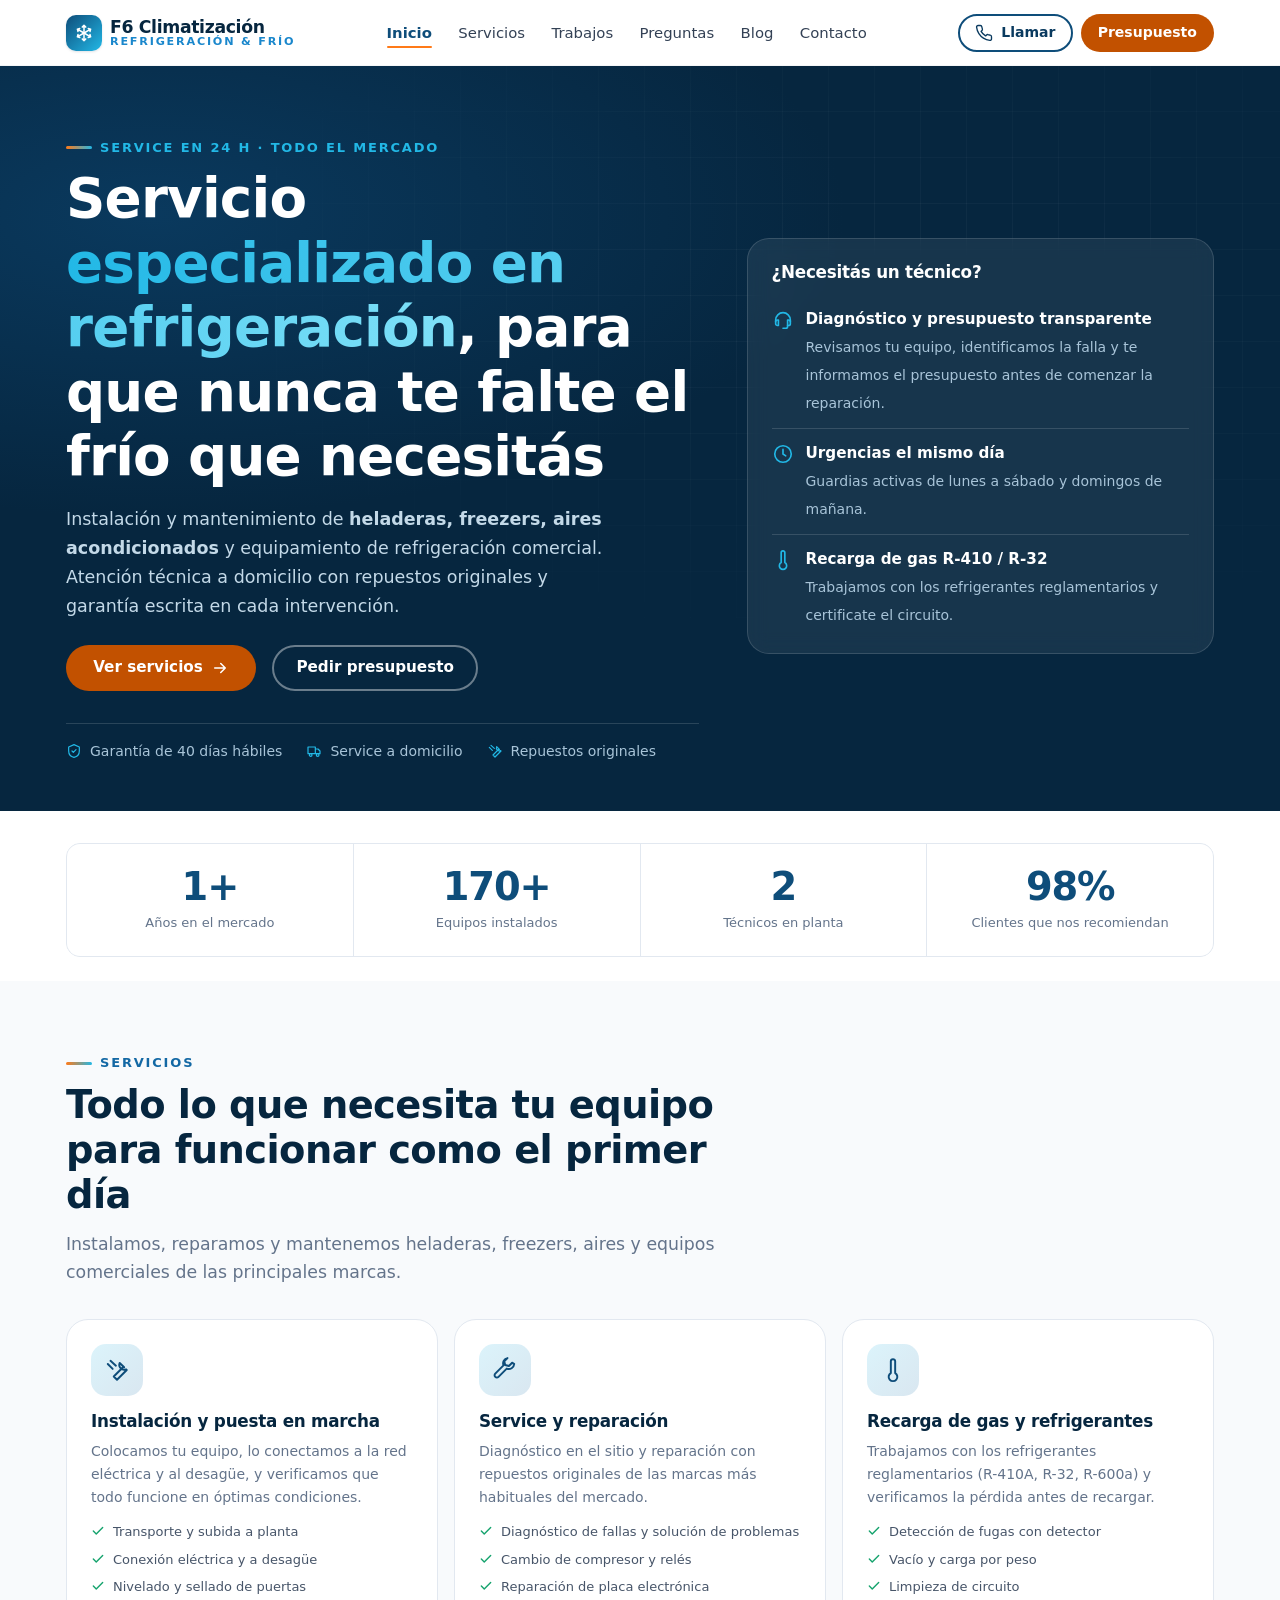
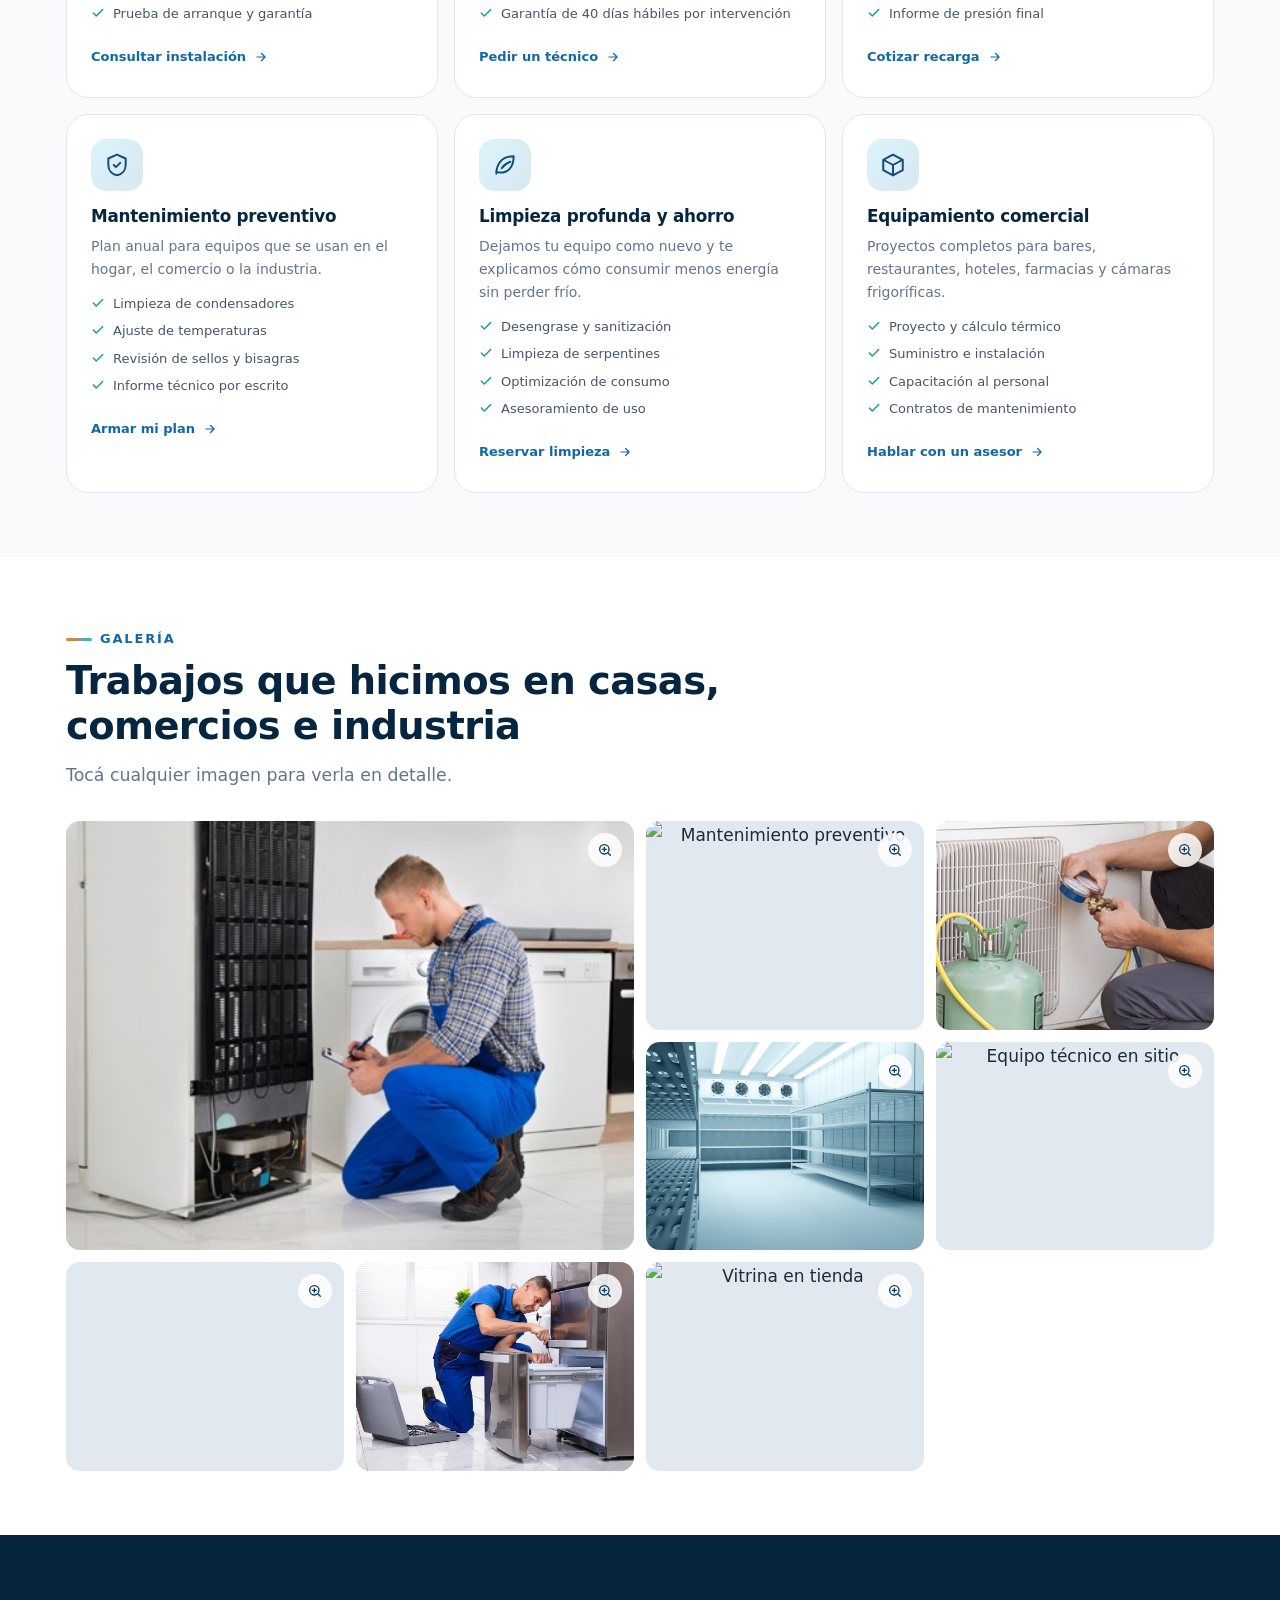
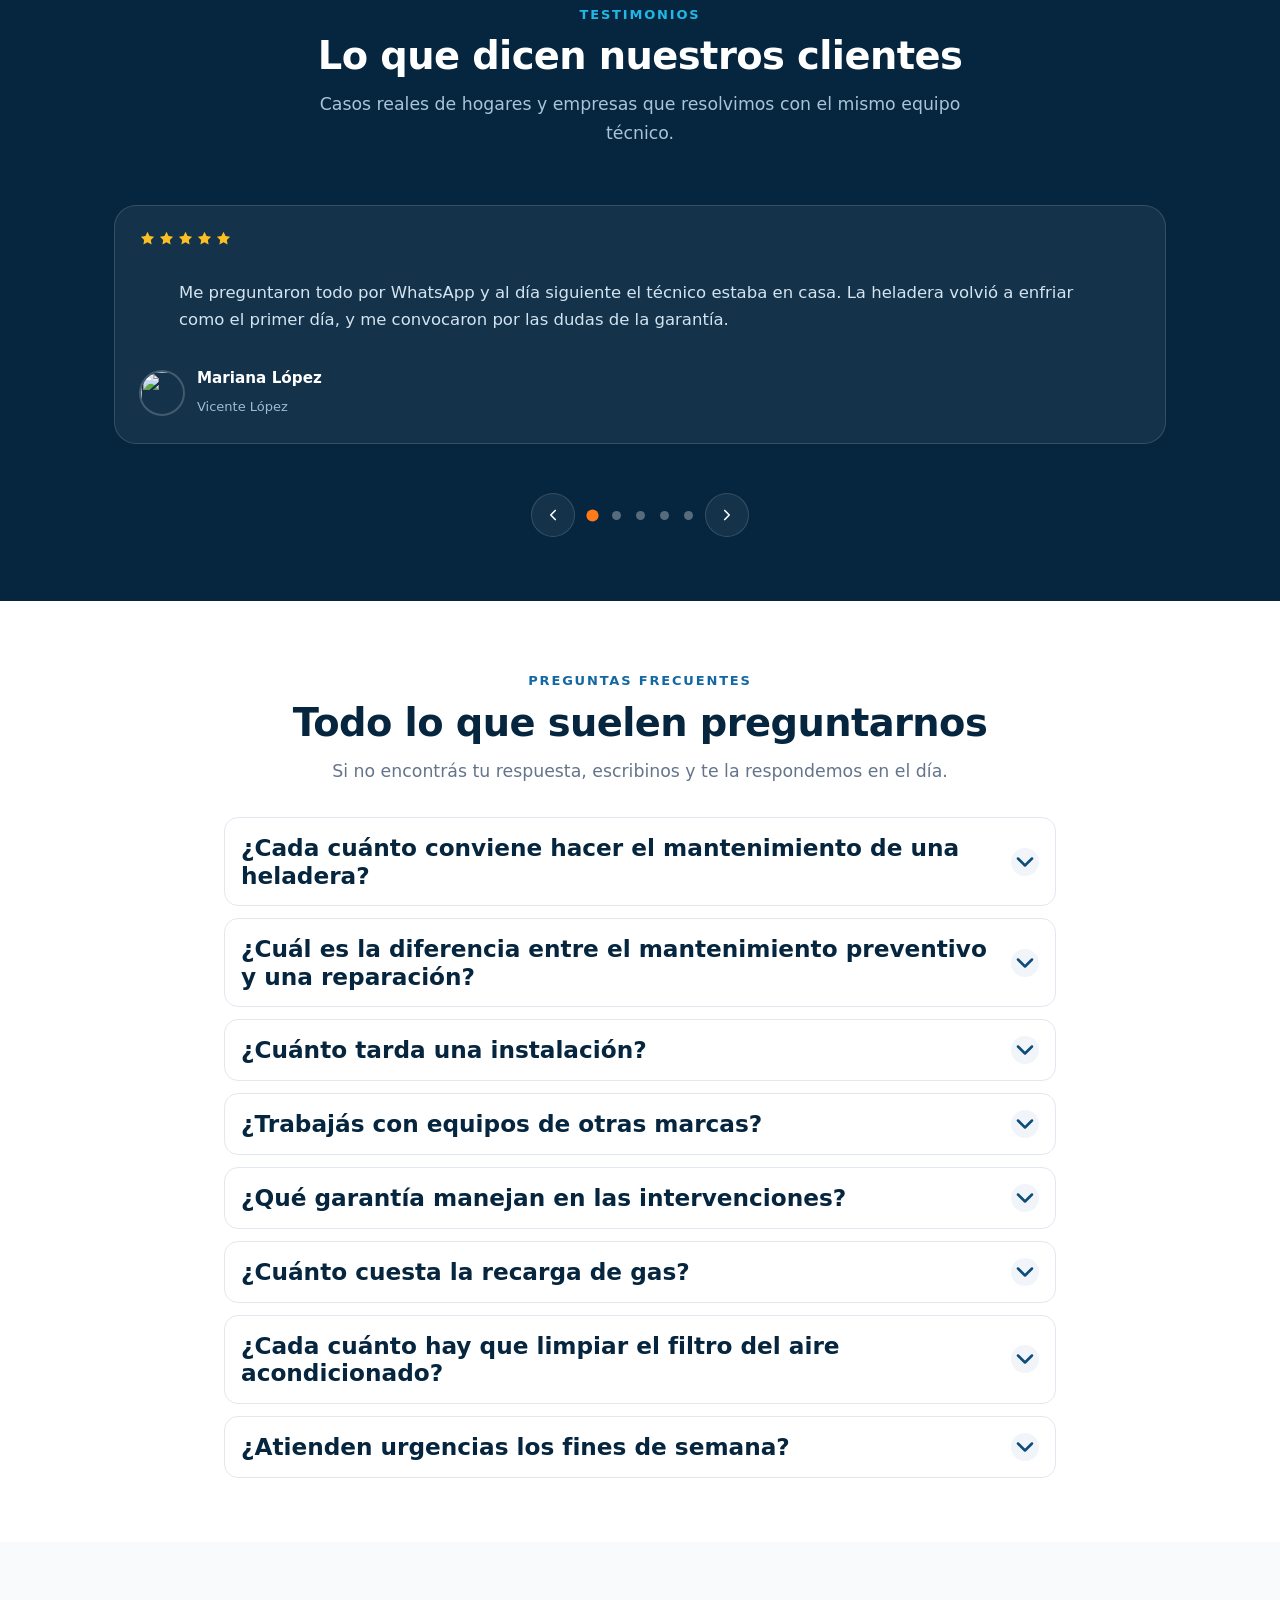
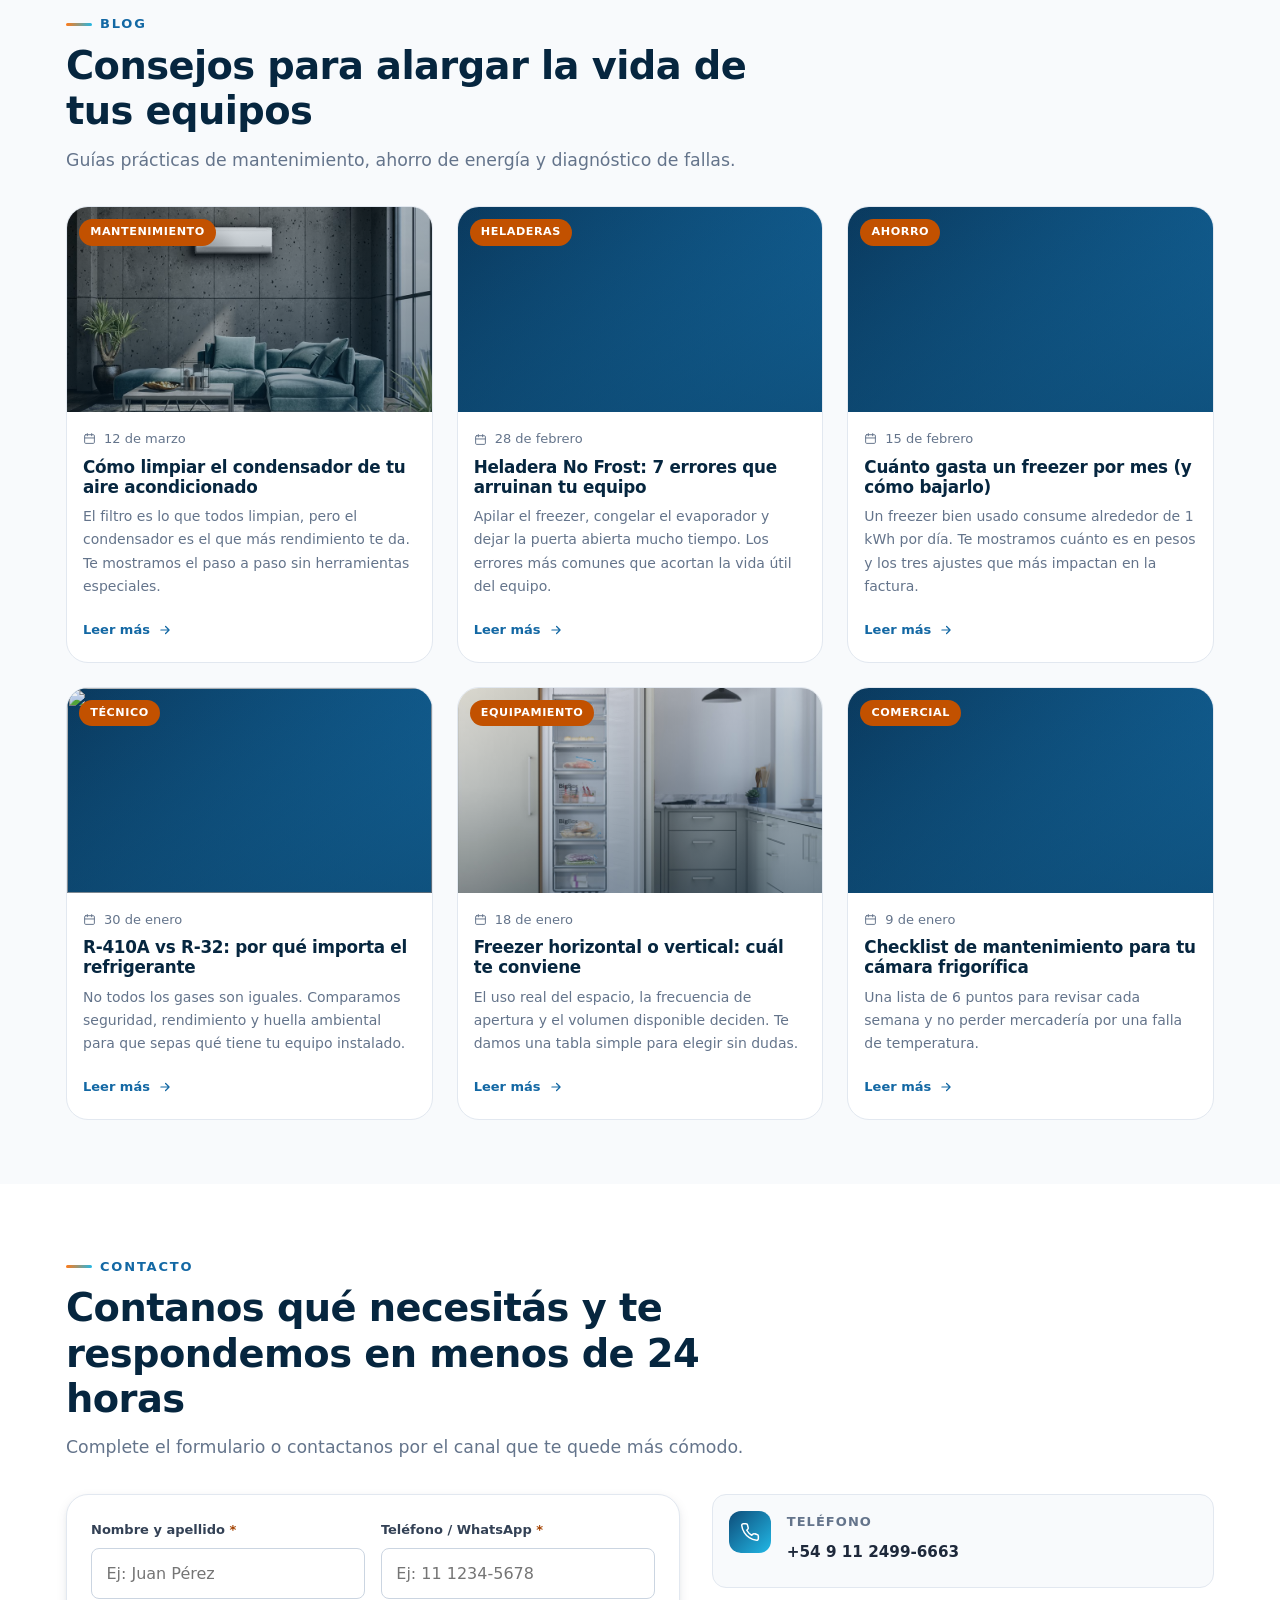
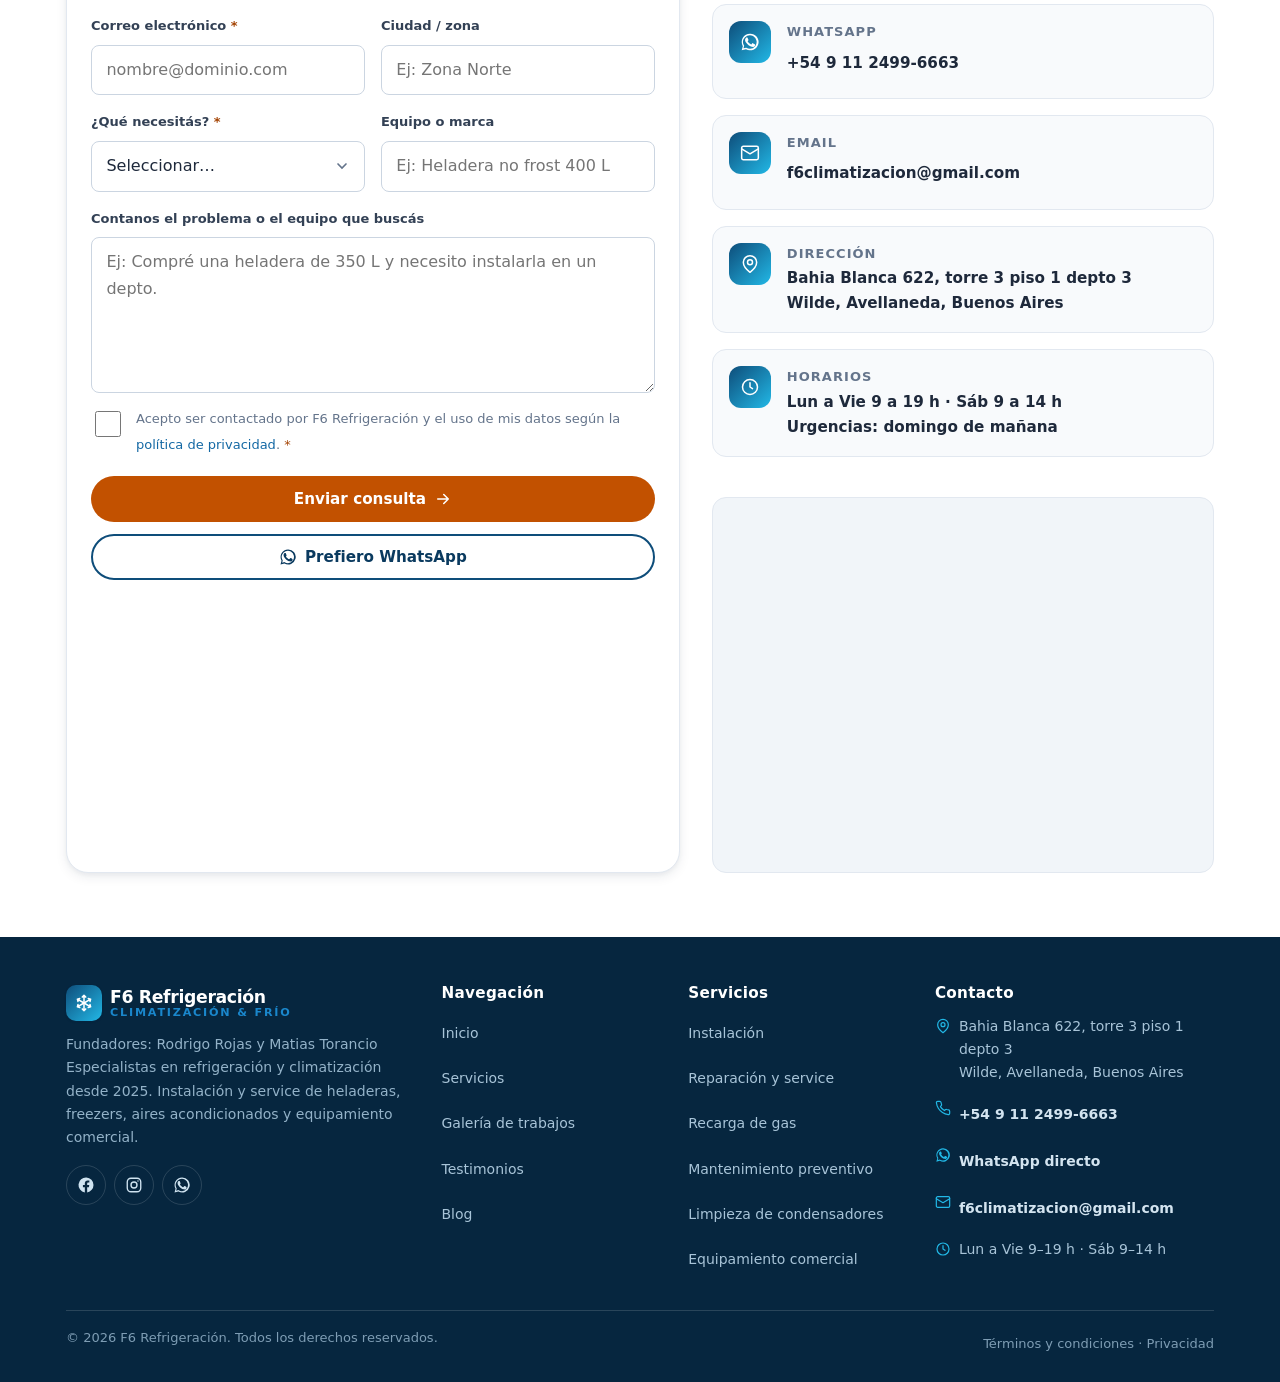
==== commit 3e8fe6df: "Migrar URL canonica a Cloudflare Pages" ====
--- a/index.html
+++ b/index.html
@@ -11,7 +11,7 @@
 <meta property="og:title" content="F6 Climatización | Refrigeración y aires en Wilde">
 <meta property="og:description" content="Service técnico de heladeras, freezers y aires acondicionados en Wilde y Avellaneda. Instalación, reparación y mantenimiento con garantía.">
 <meta property="og:image" content="https://images.unsplash.com/photo-1484154218962-a197022b5858?w=1200&q=70&auto=format&fit=crop&fm=jpg">
-<meta property="og:url" content="https://f6-climatizacion.aresthiago911.workers.dev/">
+<meta property="og:url" content="https://f6climatizacion.pages.dev/">
 <meta property="og:locale" content="es_AR">
 <meta property="og:site_name" content="F6 Climatización">
 <meta name="twitter:card" content="summary_large_image">
@@ -21,7 +21,7 @@
 
 <title>F6 Climatización | Refrigeración y aires en Wilde</title>
 
-<link rel="canonical" href="https://f6-climatizacion.aresthiago911.workers.dev/">
+<link rel="canonical" href="https://f6climatizacion.pages.dev/">
 <meta name="google-site-verification" content="fuAEzIsWXIeSJIJNzNznxia05y7SLio0vZNken4gUs0" />
 
 <link rel="icon" href="data:image/svg+xml,%3Csvg xmlns='http://www.w3.org/2000/svg' viewBox='0 0 32 32'%3E%3Crect width='32' height='32' rx='8' fill='%230a3a5f'/%3E%3Cg stroke='%2322b8e6' stroke-width='2' stroke-linecap='round'%3E%3Cpath d='M16 6v20M6.7 11l18.6 10M25.3 11 6.7 21'/%3E%3C/g%3E%3C/svg%3E">
@@ -40,8 +40,8 @@
   "@context": "https://schema.org",
   "@type": "HVACBusiness",
   "name": "F6 Climatización",
-  "url": "https://f6-climatizacion.aresthiago911.workers.dev/",
-  "image": "https://f6-climatizacion.aresthiago911.workers.dev/f6%20imagenes/camara-frigorifica.jpg",
+  "url": "https://f6climatizacion.pages.dev/",
+  "image": "https://f6climatizacion.pages.dev/f6%20imagenes/camara-frigorifica.jpg",
   "telephone": "+54 9 11 2499-6663",
   "email": "f6climatizacion@gmail.com",
   "foundingDate": "2025",
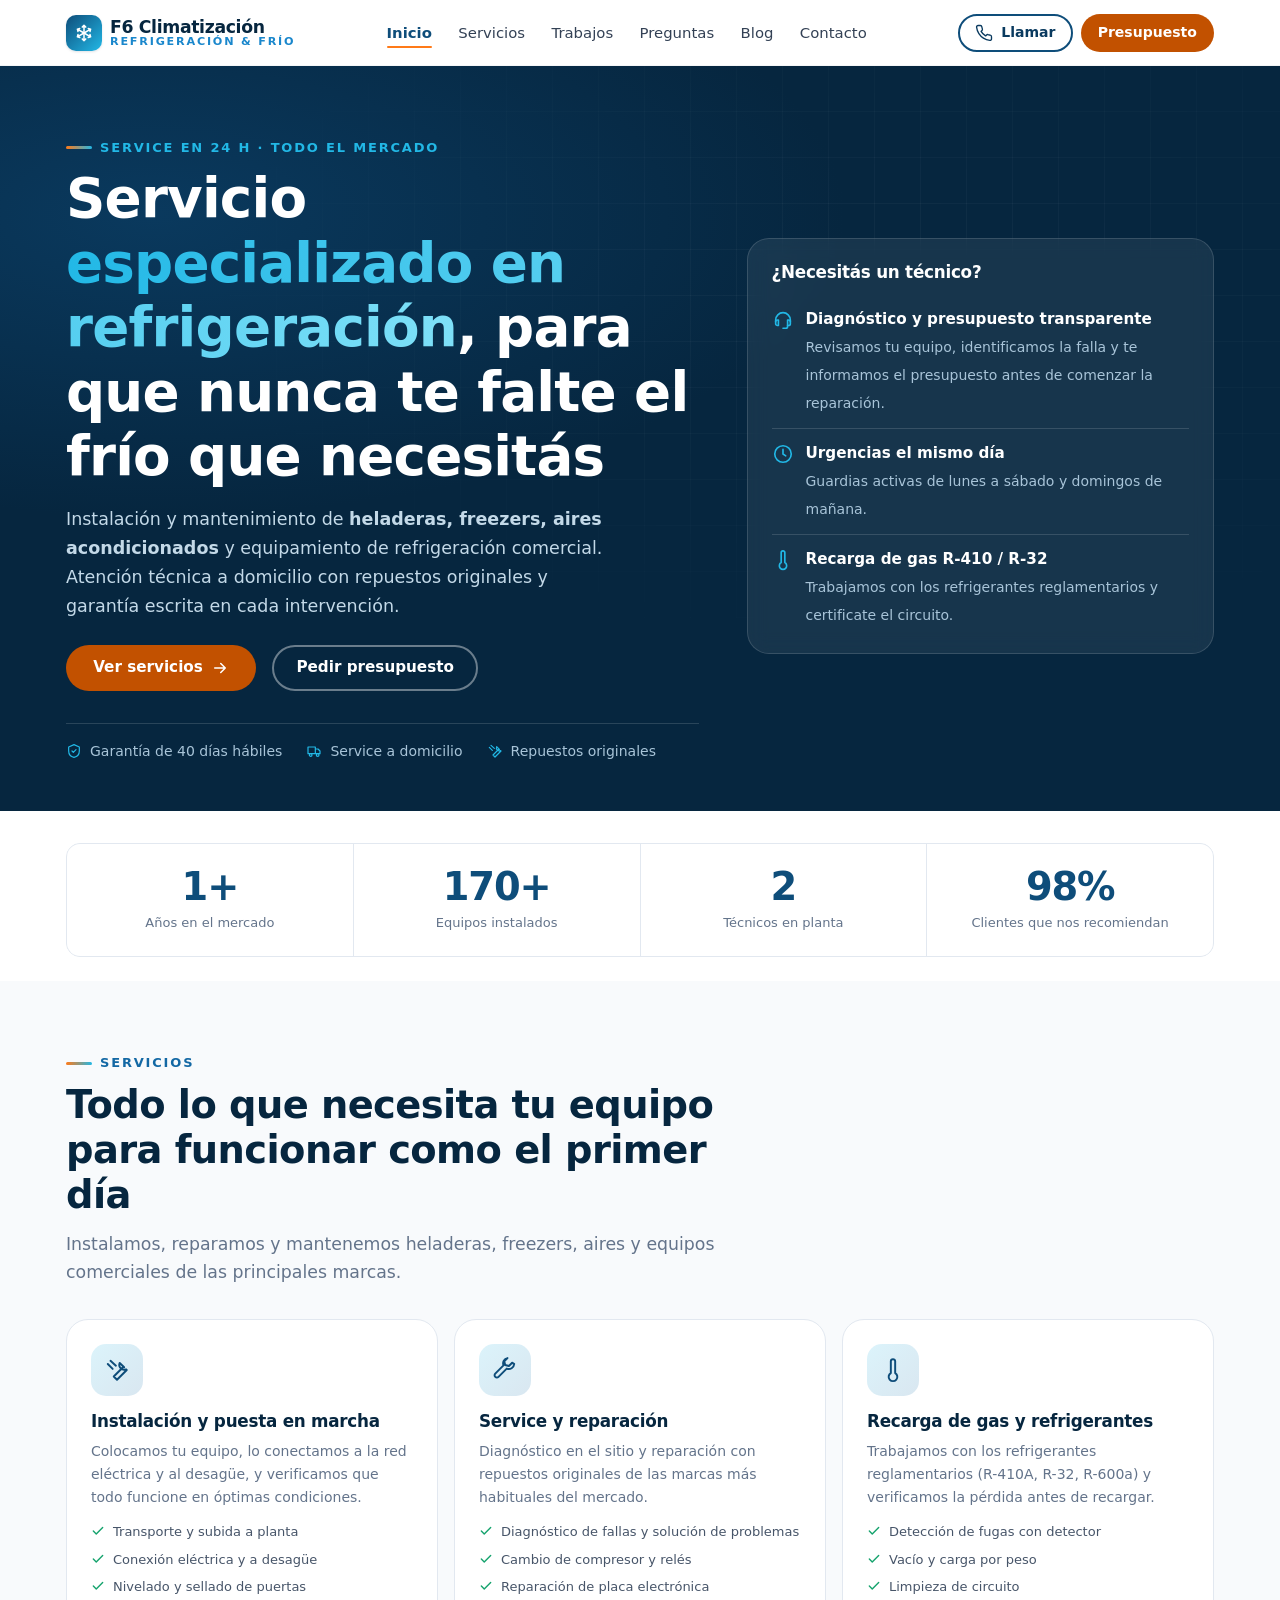
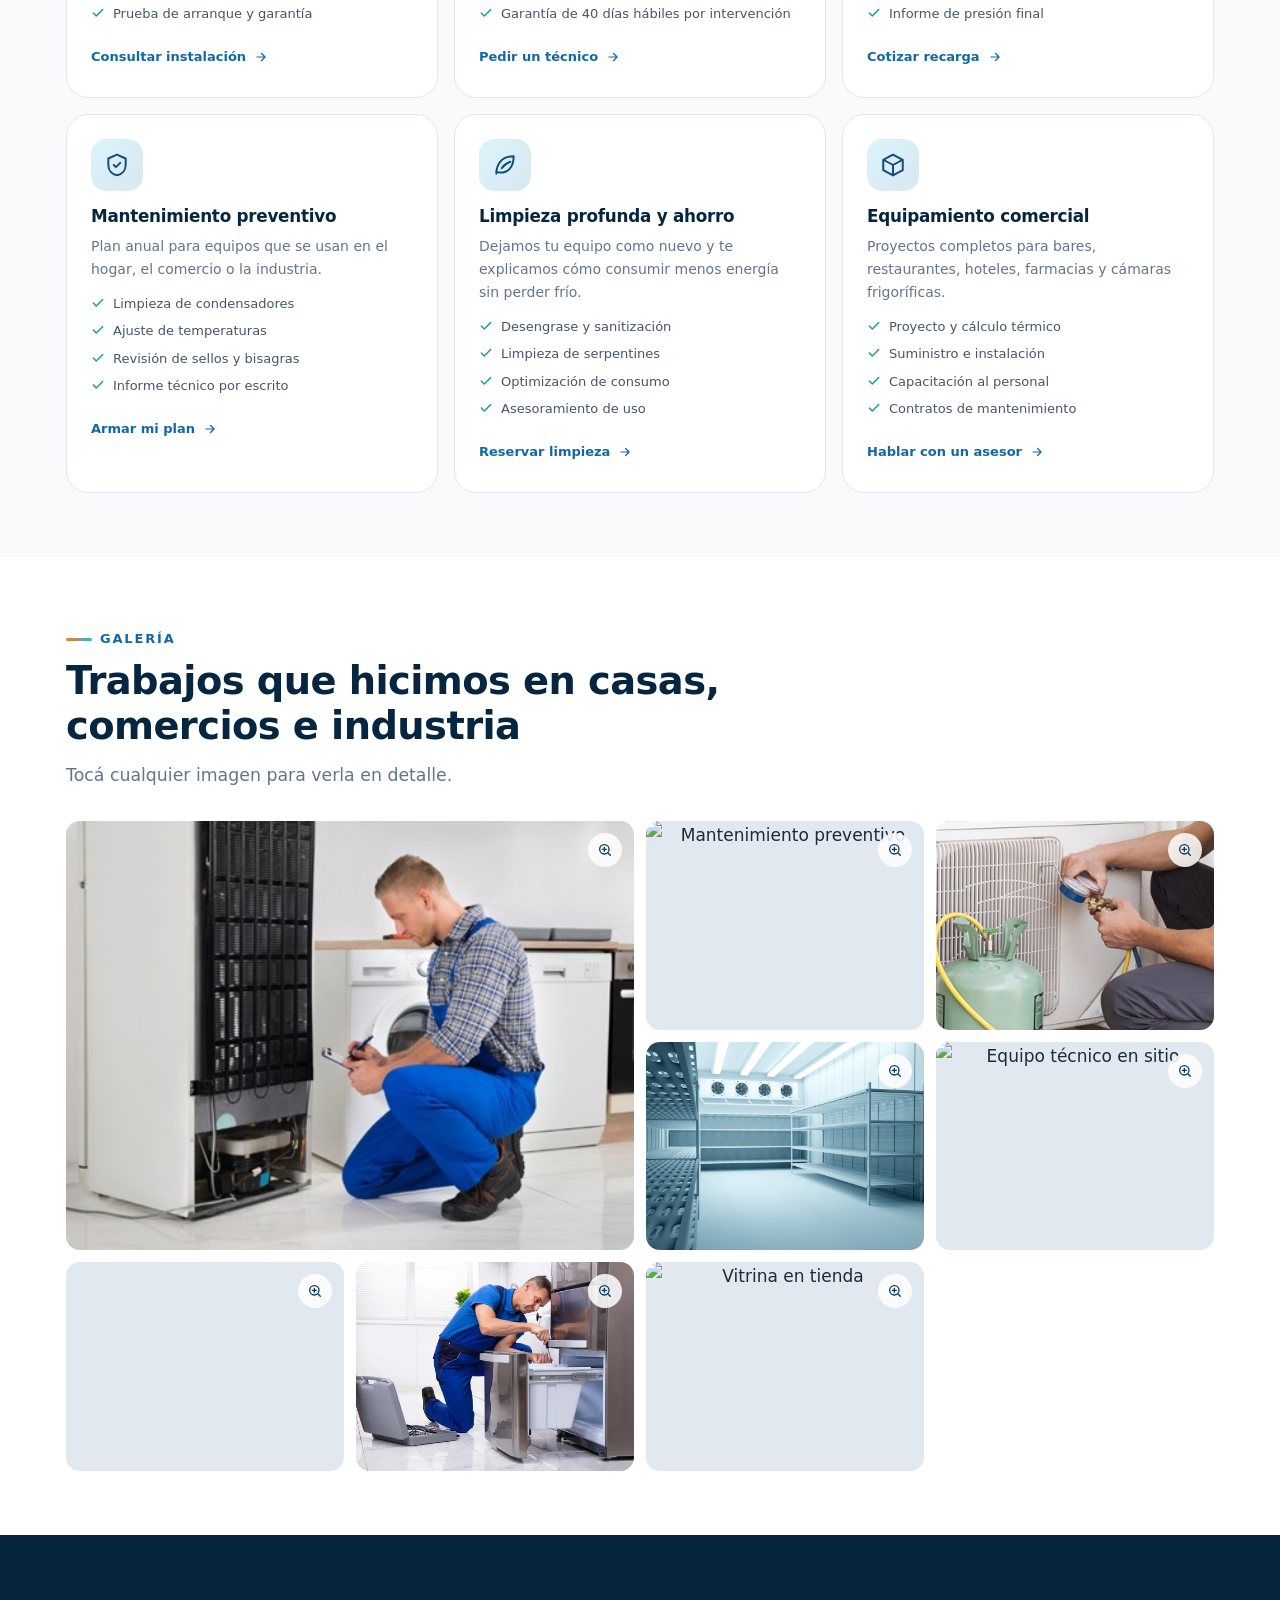
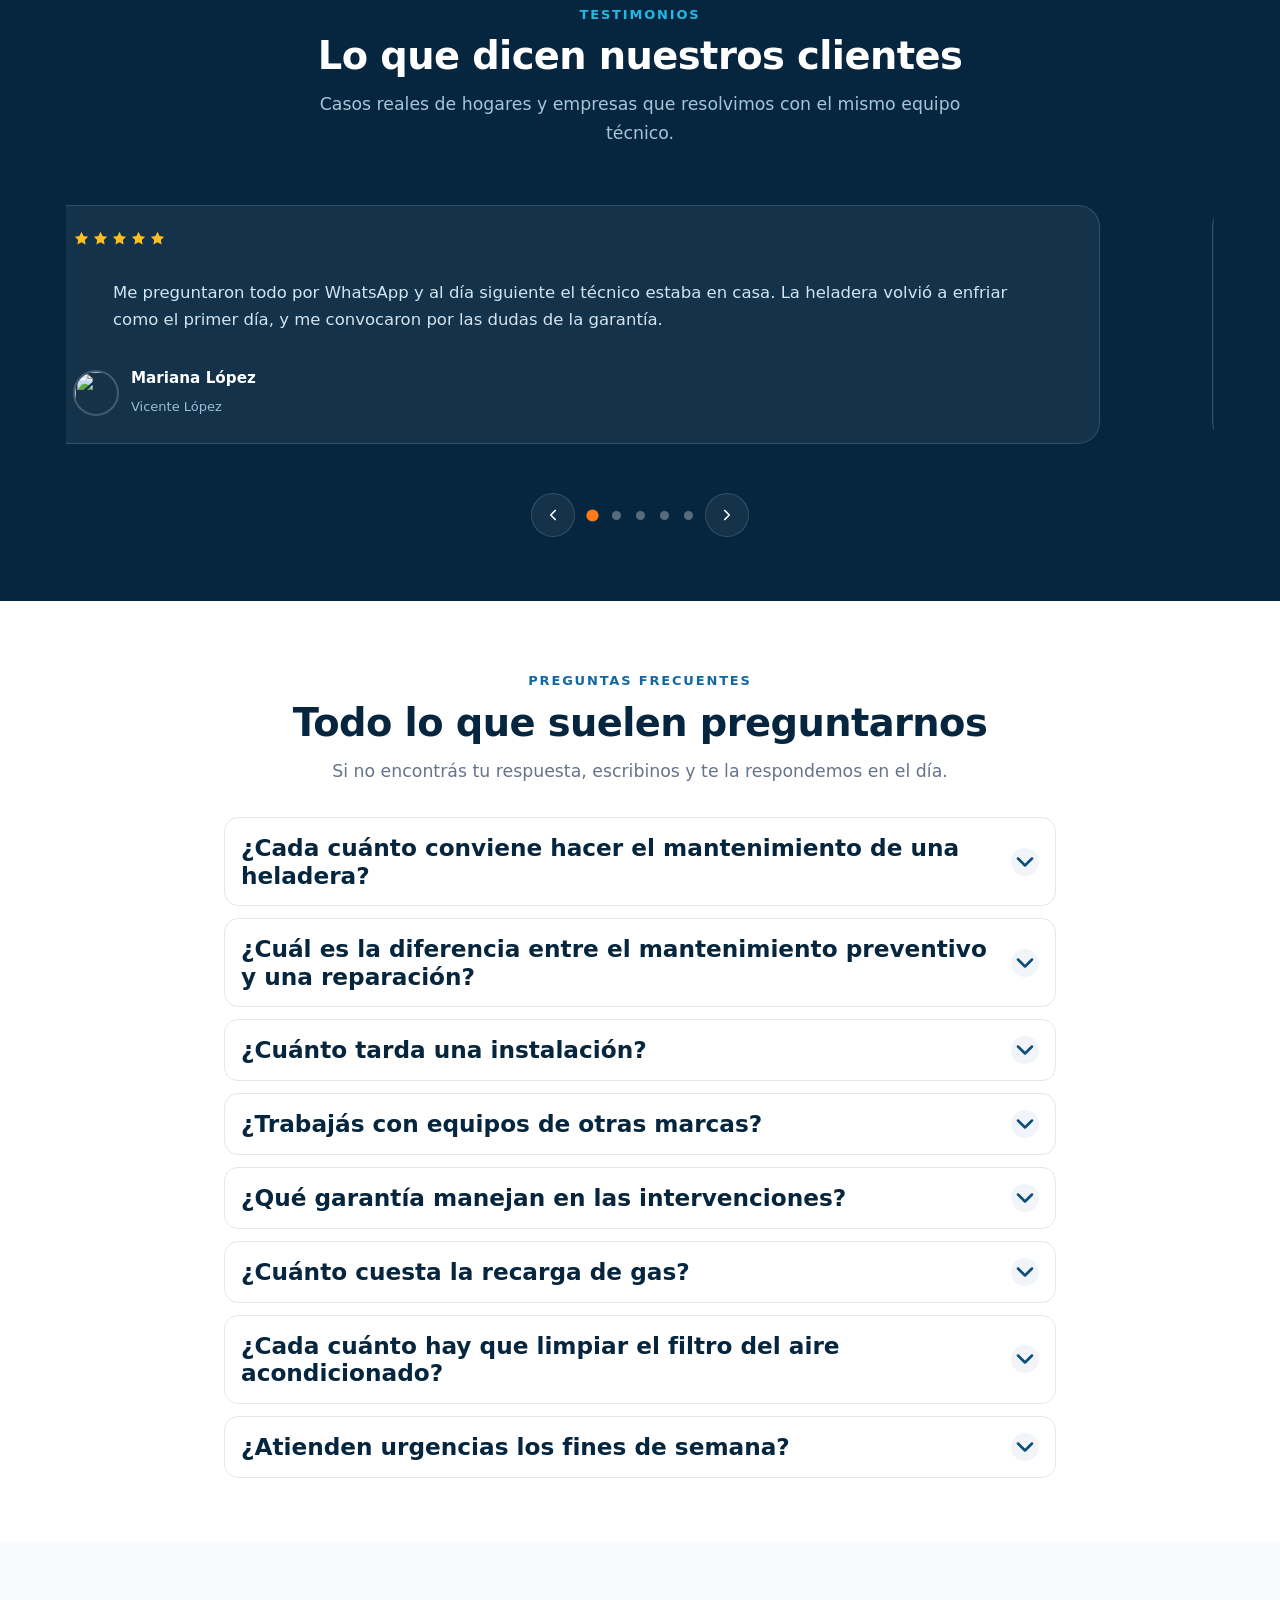
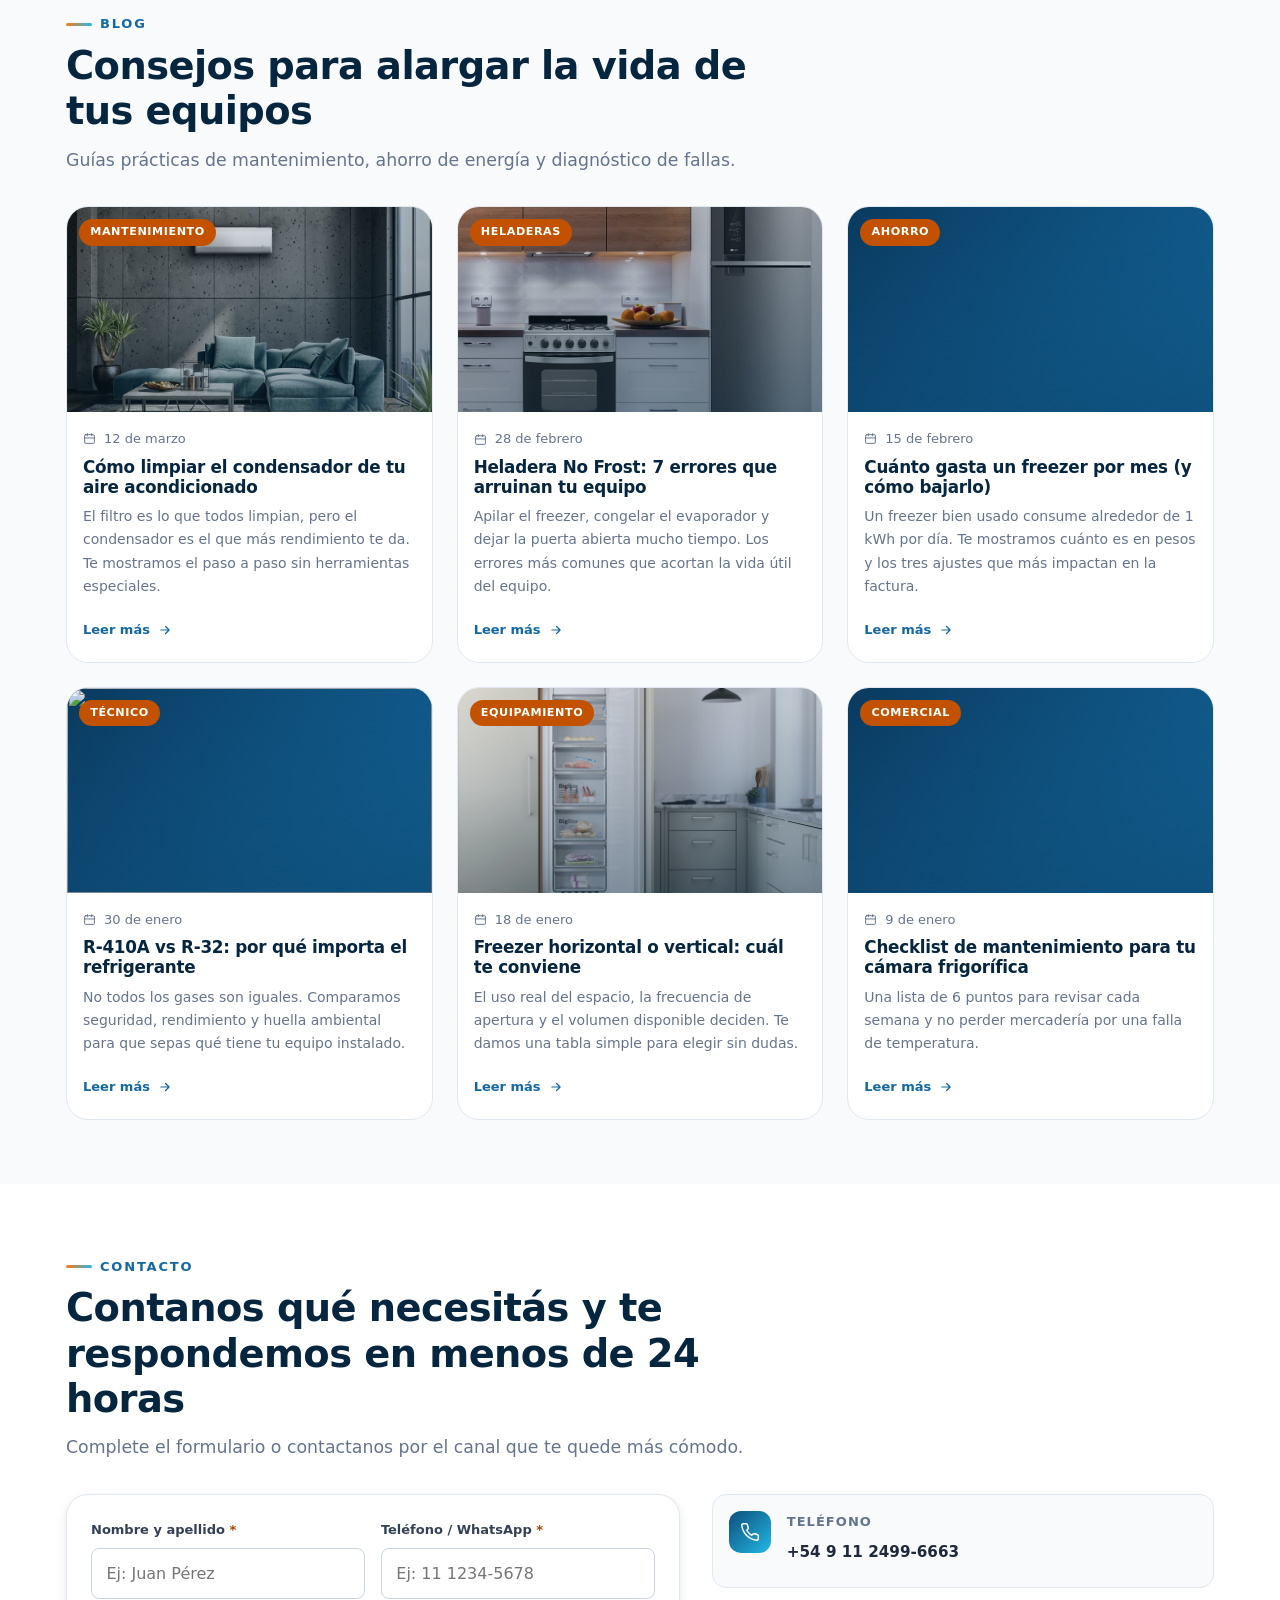
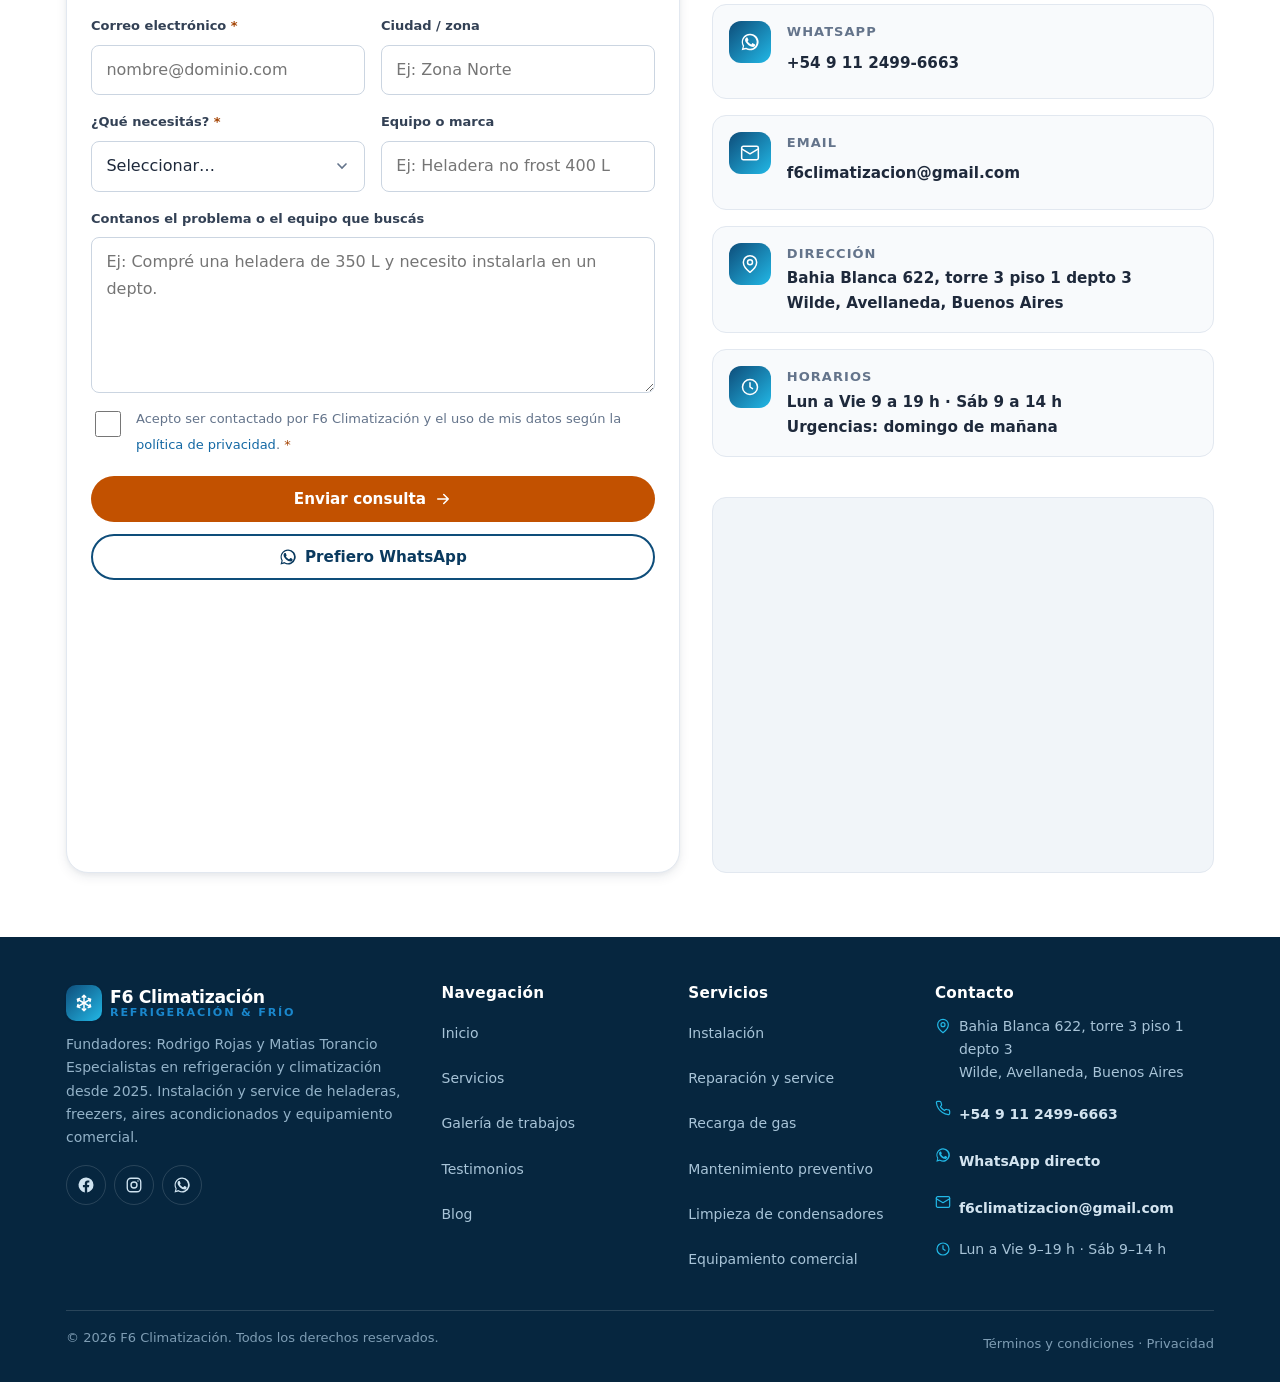
==== commit 85a48326: "Unificar marca a F6 Climatizacion en toda la web" ====
--- a/index.html
+++ b/index.html
@@ -23,6 +23,7 @@
 
 <link rel="canonical" href="https://f6climatizacion.pages.dev/">
 <meta name="google-site-verification" content="fuAEzIsWXIeSJIJNzNznxia05y7SLio0vZNken4gUs0" />
+<meta name="google-site-verification" content="0xjzZOqbLc-qRuKrRiOIJ-Y5LykfGW79K7Iqit0Lqfc" />
 
 <link rel="icon" href="data:image/svg+xml,%3Csvg xmlns='http://www.w3.org/2000/svg' viewBox='0 0 32 32'%3E%3Crect width='32' height='32' rx='8' fill='%230a3a5f'/%3E%3Cg stroke='%2322b8e6' stroke-width='2' stroke-linecap='round'%3E%3Cpath d='M16 6v20M6.7 11l18.6 10M25.3 11 6.7 21'/%3E%3C/g%3E%3C/svg%3E">
 <link rel="preconnect" href="https://images.unsplash.com" crossorigin>
@@ -189,7 +190,7 @@
 <header class="header" id="header">
   <div class="contenedor">
     <nav class="nav" aria-label="Navegación principal">
-      <a href="#inicio" class="logo" aria-label="F6 Refrigeración, inicio">
+      <a href="#inicio" class="logo" aria-label="F6 Climatización, inicio">
         <span class="logo__icono"><svg aria-hidden="true"><use href="#i-snow"></use></svg></span>
         <span class="logo__texto">F6 Climatización<small>Refrigeración &amp; Frío</small></span>
       </a>
@@ -224,7 +225,7 @@
   <div class="panel-movil__cabecera">
     <span class="logo">
       <span class="logo__icono"><svg aria-hidden="true"><use href="#i-snow"></use></svg></span>
-      <span class="logo__texto">F6 Refrigeración<small>Climatización &amp; Frío</small></span>
+      <span class="logo__texto">F6 Climatización<small>Refrigeración &amp; Frío</small></span>
     </span>
     <button class="cerrar-panel" id="cerrarPanel" type="button" aria-label="Cerrar menú">
       <svg aria-hidden="true"><use href="#i-close"></use></svg>
@@ -454,7 +455,7 @@
               <input type="checkbox" id="consentimiento" name="consentimiento" required
                      aria-describedby="error-consentimiento">
               <label for="consentimiento">
-                Acepto ser contactado por F6 Refrigeración y el uso de mis datos según la
+                Acepto ser contactado por F6 Climatización y el uso de mis datos según la
                 <a href="#" id="linkPrivacidad">política de privacidad</a>. <span class="obligatorio">*</span>
               </label>
               <span class="campo__error" id="error-consentimiento" style="grid-column:1/-1"><svg aria-hidden="true"><use href="#i-alert"></use></svg><span>Necesitamos tu autorización para contactarte</span></span>
@@ -496,7 +497,7 @@
 
           <div class="mapa">
             <iframe
-              title="Ubicación de F6 Refrigeración"
+              title="Ubicación de F6 Climatización"
               src="https://www.openstreetmap.org/export/embed.html?bbox=-58.31585%2C-34.69703%2C-58.31173%2C-34.69553&layer=mapnik&marker=-34.6963204%2C-58.3135121"
               loading="lazy" referrerpolicy="no-referrer-when-downgrade"></iframe>
           </div>
@@ -514,7 +515,7 @@
       <div>
         <a href="#inicio" class="logo" style="color:#fff;margin-bottom:var(--esp-3)">
           <span class="logo__icono"><svg aria-hidden="true"><use href="#i-snow"></use></svg></span>
-          <span class="logo__texto">F6 Refrigeración<small>Climatización &amp; Frío</small></span>
+          <span class="logo__texto">F6 Climatización<small>Refrigeración &amp; Frío</small></span>
         </a>
         <p>
           Fundadores: Rodrigo Rojas y Matias Torancio
@@ -564,7 +565,7 @@
     </div>
 
     <div class="footer__bottom">
-      <span>© <span id="anioActual">2026</span> F6 Refrigeración. Todos los derechos reservados.</span>
+      <span>© <span id="anioActual">2026</span> F6 Climatización. Todos los derechos reservados.</span>
       <span><a href="#" id="linkTerminos">Términos y condiciones</a> · <a href="#" id="linkPrivacidad2">Privacidad</a></span>
     </div>
   </div>
--- a/css/estilos.css
+++ b/css/estilos.css
@@ -1,5 +1,5 @@
 /* =====================================================================
-   F6 Refrigeración — Hoja de estilos principal
+   F6 Climatización - Hoja de estilos principal
    Mobile-first: los estilos base están diseñados para ~360px y se escalan
    hacia arriba con min-width. Sin dependencias externas.
    ===================================================================== */
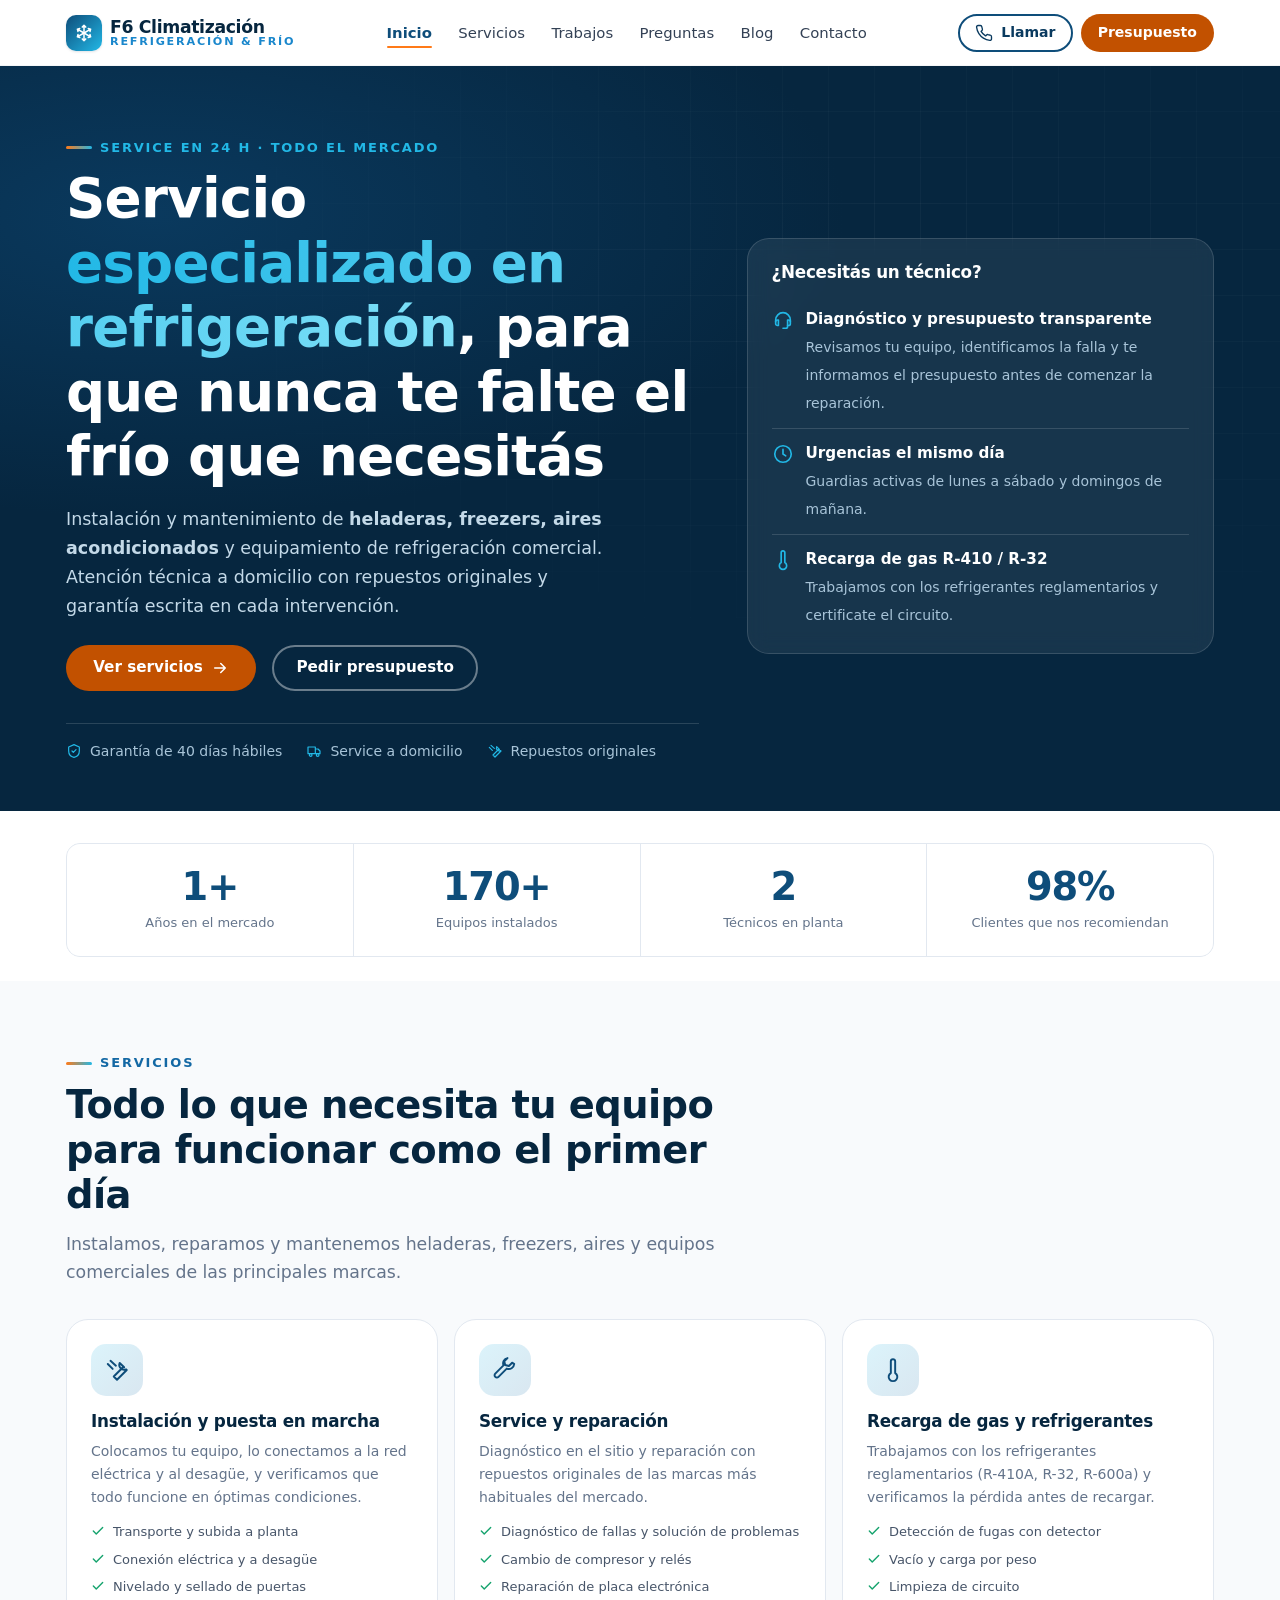
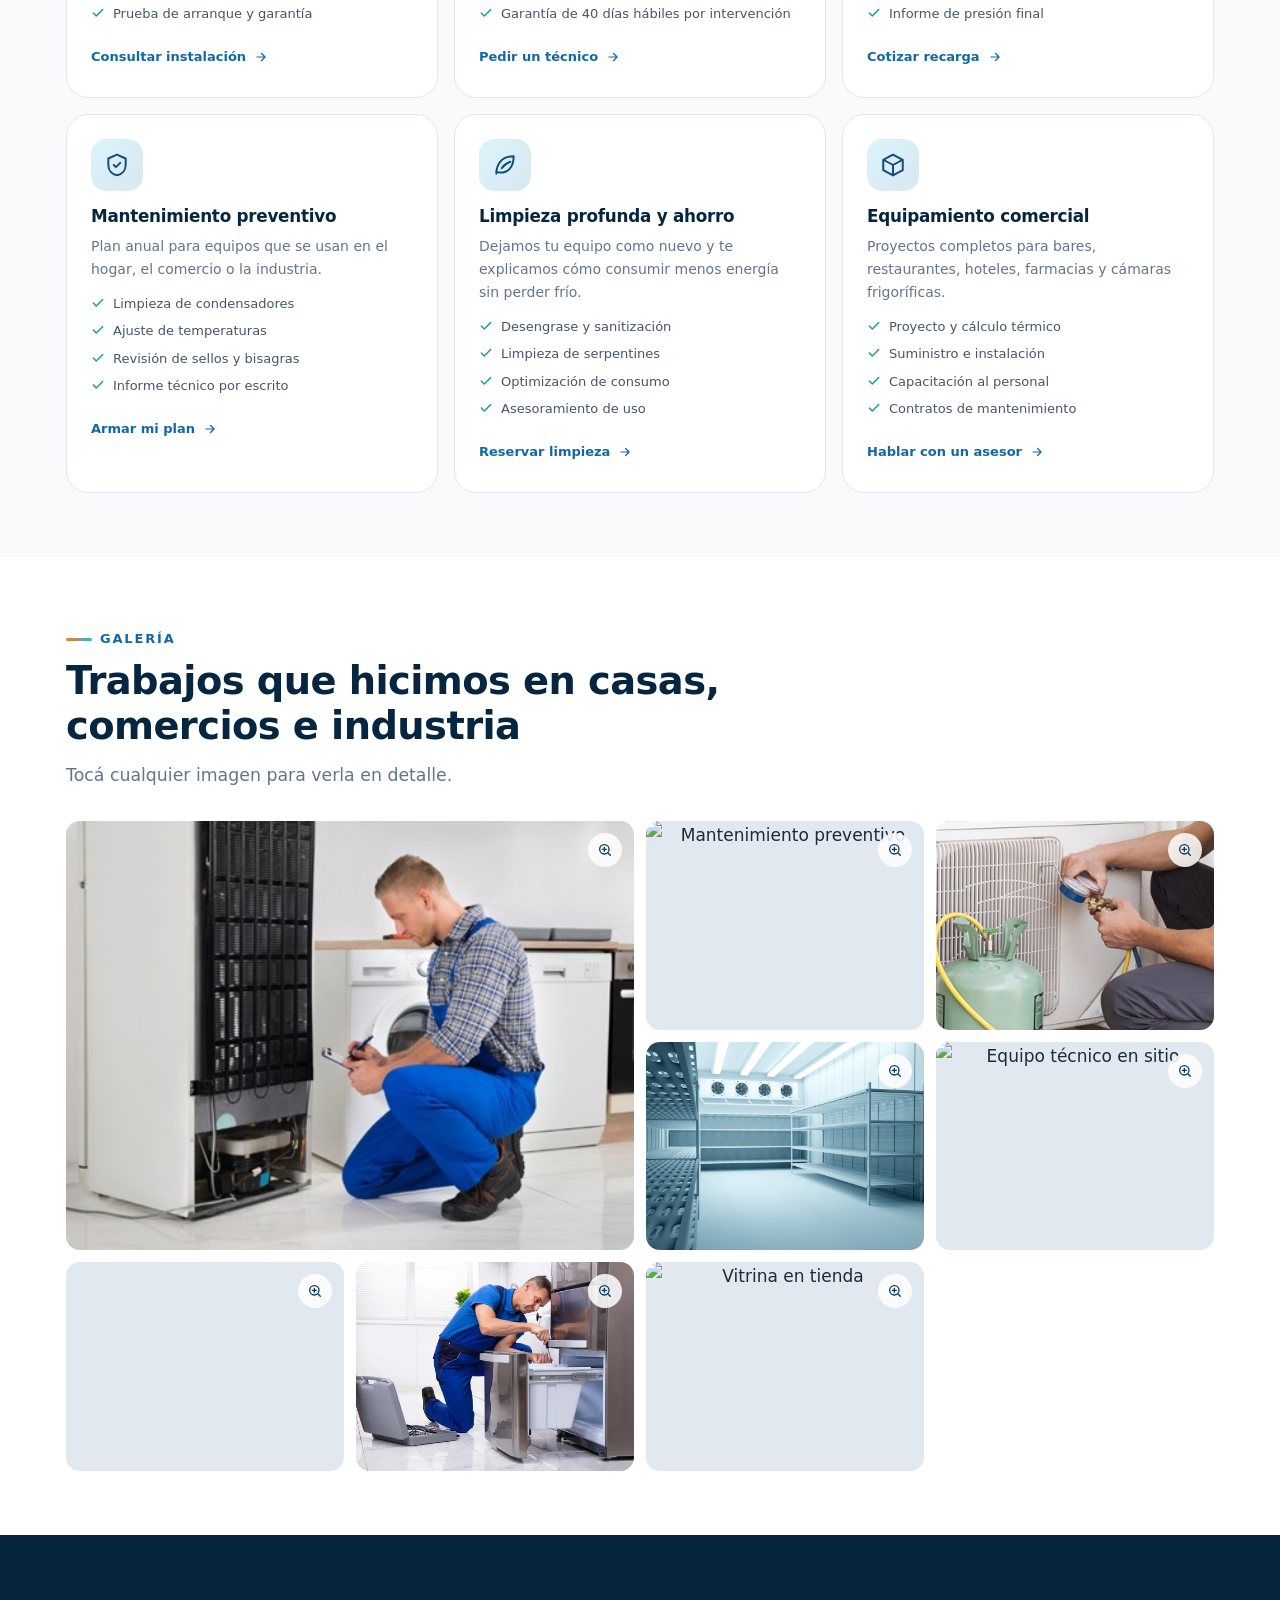
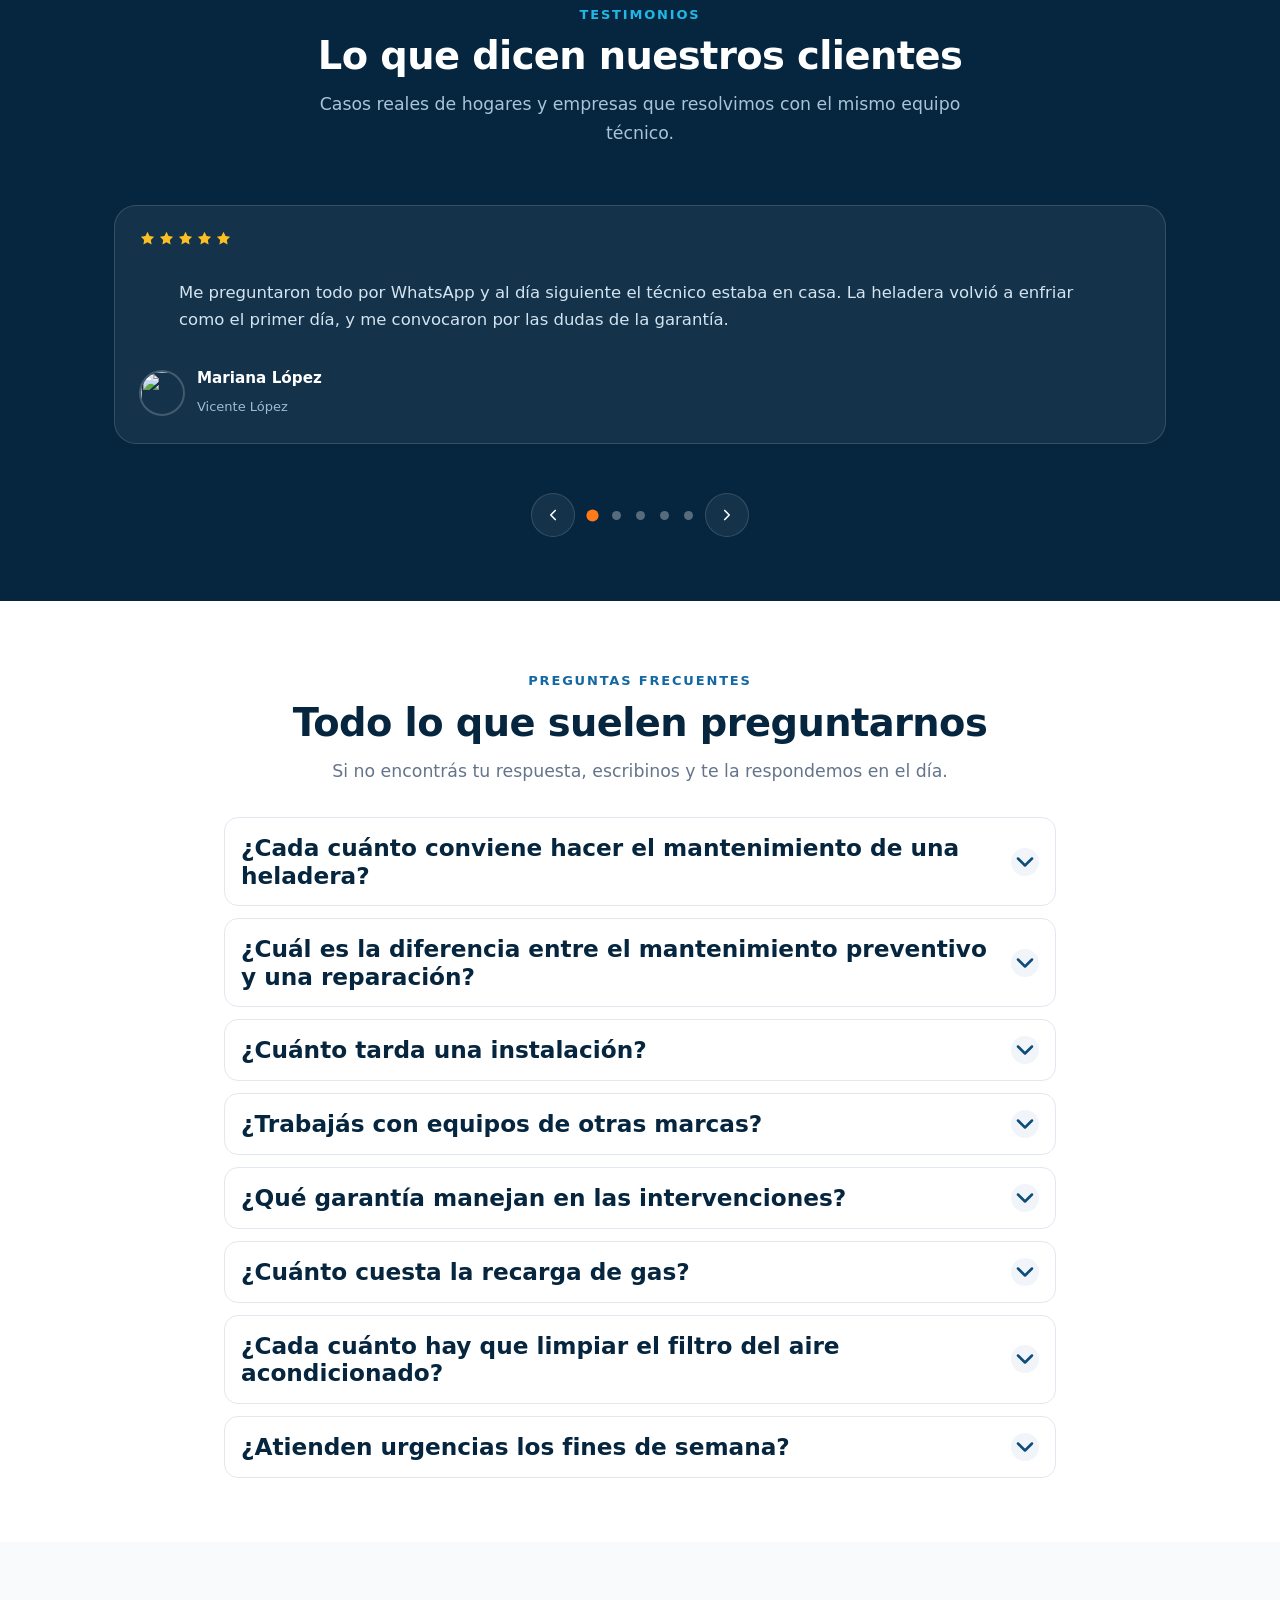
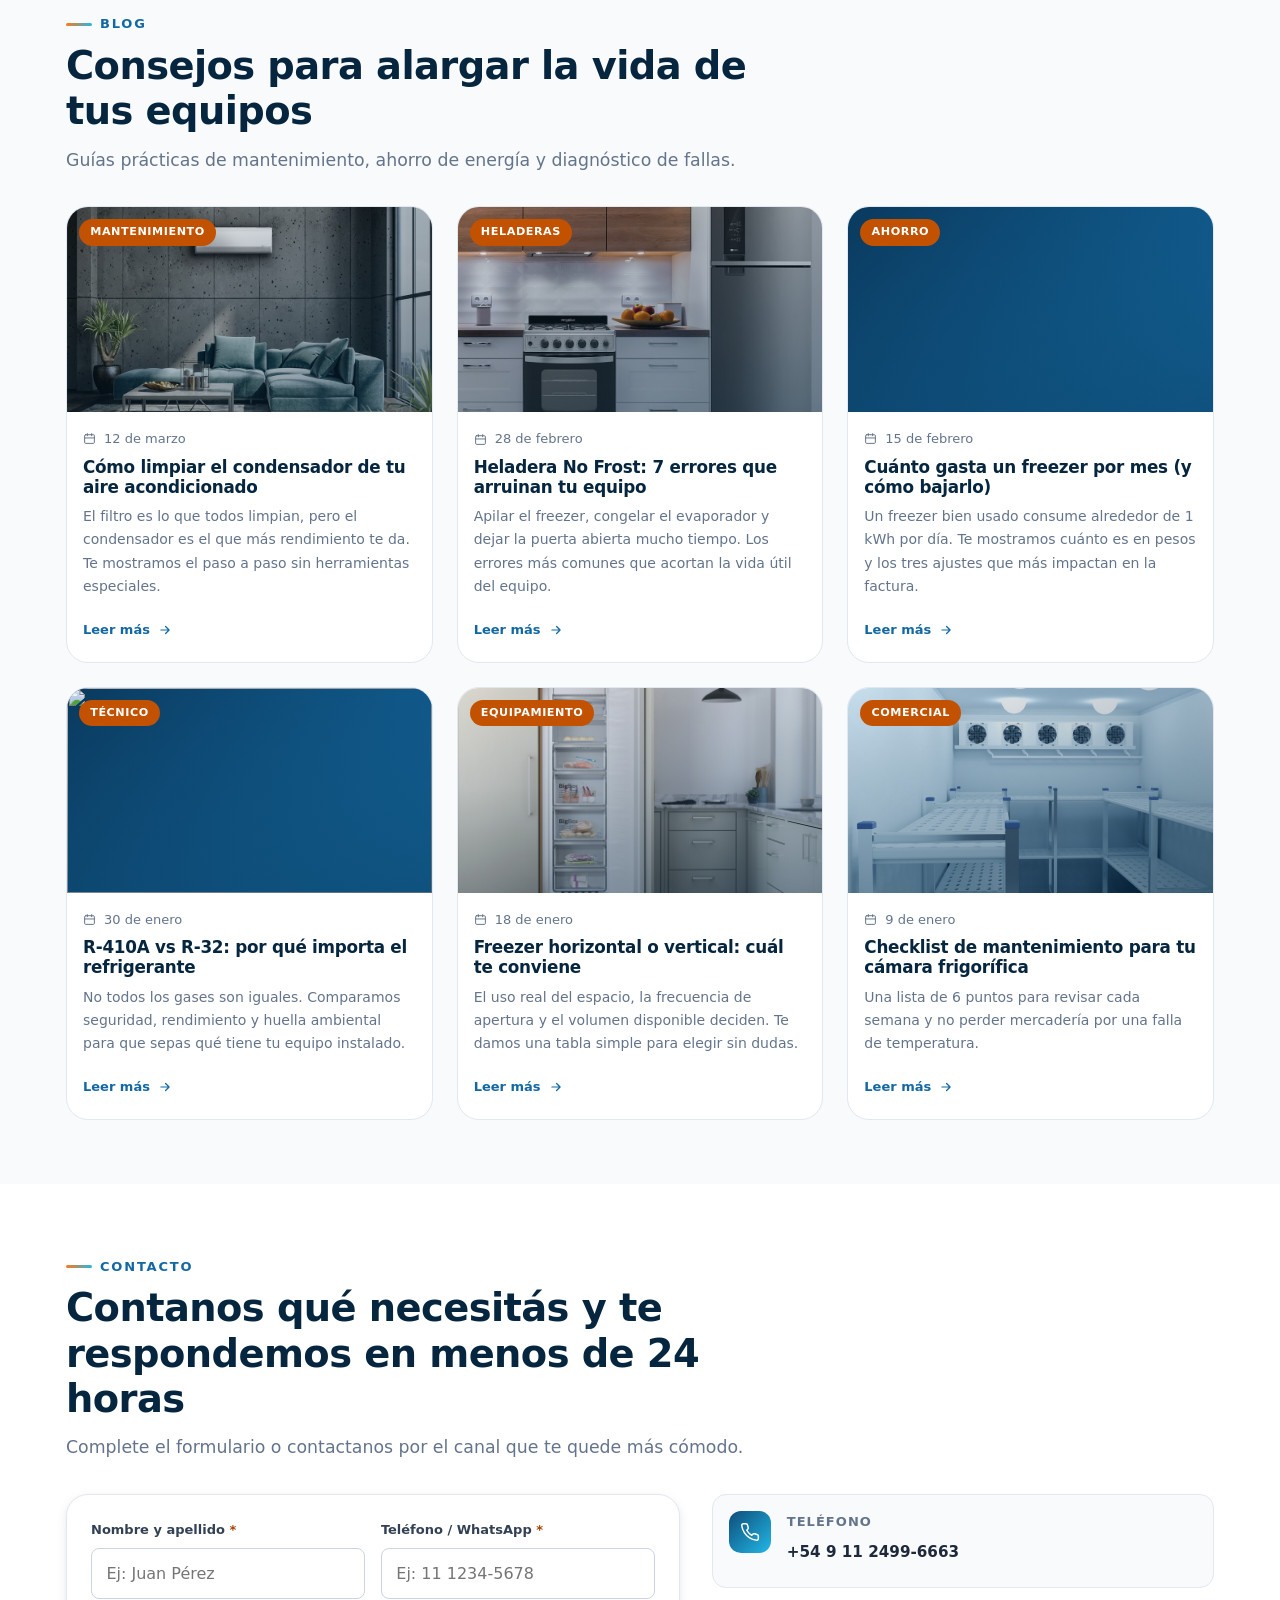
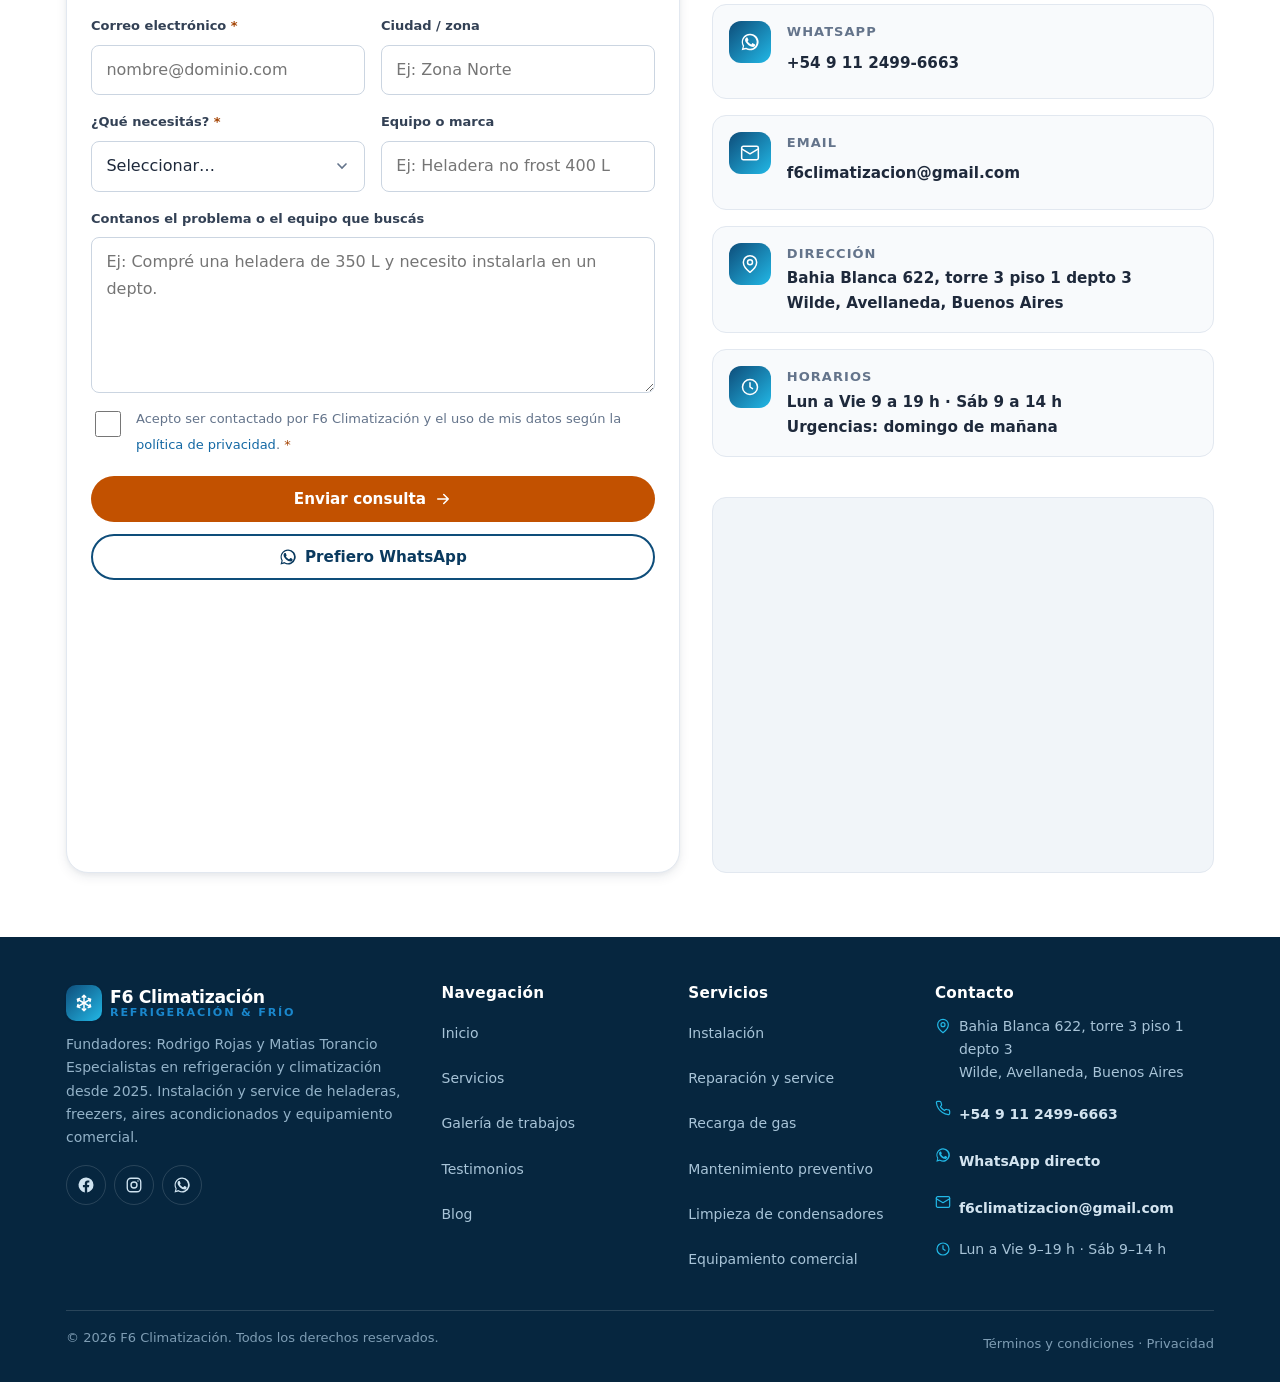
==== commit b5157402: "Agregar Google Analytics, politica de privacidad y terminos" ====
--- a/index.html
+++ b/index.html
@@ -2,6 +2,16 @@
 <html lang="es">
 <head>
 <meta charset="UTF-8">
+
+<!-- Google tag (gtag.js) -->
+<script async src="https://www.googletagmanager.com/gtag/js?id=G-9QR4QVRGCJ"></script>
+<script>
+  window.dataLayer = window.dataLayer || [];
+  function gtag(){dataLayer.push(arguments);}
+  gtag('js', new Date());
+  gtag('config', 'G-9QR4QVRGCJ');
+</script>
+
 <meta name="viewport" content="width=device-width, initial-scale=1, viewport-fit=cover">
 <meta name="theme-color" content="#06263f">
 <meta name="description" content="Service técnico de heladeras, freezers y aires acondicionados en Wilde y Avellaneda. Instalación, reparación y mantenimiento con garantía.">
@@ -456,7 +466,7 @@
                      aria-describedby="error-consentimiento">
               <label for="consentimiento">
                 Acepto ser contactado por F6 Climatización y el uso de mis datos según la
-                <a href="#" id="linkPrivacidad">política de privacidad</a>. <span class="obligatorio">*</span>
+                <a href="privacidad.html" id="linkPrivacidad">política de privacidad</a>. <span class="obligatorio">*</span>
               </label>
               <span class="campo__error" id="error-consentimiento" style="grid-column:1/-1"><svg aria-hidden="true"><use href="#i-alert"></use></svg><span>Necesitamos tu autorización para contactarte</span></span>
             </div>
@@ -566,7 +576,7 @@
 
     <div class="footer__bottom">
       <span>© <span id="anioActual">2026</span> F6 Climatización. Todos los derechos reservados.</span>
-      <span><a href="#" id="linkTerminos">Términos y condiciones</a> · <a href="#" id="linkPrivacidad2">Privacidad</a></span>
+      <span><a href="terminos.html" id="linkTerminos">Términos y condiciones</a> · <a href="privacidad.html" id="linkPrivacidad2">Privacidad</a></span>
     </div>
   </div>
 </footer>
--- a/css/estilos.css
+++ b/css/estilos.css
@@ -1250,3 +1250,95 @@
 @media (max-width: 767px) {
   .d-none-mobile { display: none !important; }
 }
+
+/* ---------------------------------------------------------------
+   15. Páginas legales (privacidad, términos)
+   --------------------------------------------------------------- */
+.header--legal {
+  border-bottom-color: var(--borde);
+  background: #fff;
+}
+
+.legal {
+  padding-block: calc(var(--alto-nav) + var(--esp-6)) var(--esp-8);
+  background: var(--fondo);
+}
+
+.legal__contenido { max-width: 68ch; }
+
+.legal__contenido h1 {
+  font-size: var(--h2);
+  line-height: 1.15;
+  color: var(--azul-900);
+  margin-bottom: var(--esp-2);
+}
+
+.legal__meta {
+  color: var(--texto-suave);
+  font-size: var(--chico);
+  margin-bottom: var(--esp-6);
+  padding-bottom: var(--esp-4);
+  border-bottom: 1px solid var(--borde);
+}
+
+.legal__contenido h2 {
+  font-size: var(--h3);
+  line-height: 1.25;
+  color: var(--azul-900);
+  margin-top: var(--esp-6);
+  margin-bottom: var(--esp-2);
+}
+
+.legal__contenido p,
+.legal__contenido li {
+  color: var(--texto);
+  line-height: 1.75;
+}
+
+.legal__contenido p + p { margin-top: var(--esp-3); }
+
+.legal__contenido ul,
+.legal__contenido ol {
+  margin-block: var(--esp-2) var(--esp-3);
+  padding-left: 1.25rem;
+  display: grid;
+  gap: var(--esp-2);
+}
+
+.legal__contenido li::marker { color: var(--azul-500); }
+
+.legal__contenido a {
+  color: var(--azul-600);
+  text-decoration: underline;
+  text-underline-offset: 2px;
+}
+.legal__contenido a:hover { color: var(--azul-800); }
+
+.legal__contenido strong { color: var(--gris-900); }
+
+.legal__contenido code {
+  font-size: 0.9em;
+  background: var(--gris-100);
+  border: 1px solid var(--borde);
+  border-radius: 6px;
+  padding: 0.1rem 0.35rem;
+}
+
+.legal__volver {
+  display: inline-flex;
+  align-items: center;
+  gap: var(--esp-2);
+  margin-top: var(--esp-7);
+  padding: 0.7rem 1.2rem;
+  border-radius: var(--radio-full);
+  background: var(--azul-700);
+  color: #fff;
+  font-weight: 600;
+  font-size: var(--chico);
+}
+.legal__volver:hover { background: var(--azul-800); color: #fff; }
+
+@media (min-width: 768px) {
+  .legal { padding-block: calc(var(--alto-nav) + var(--esp-8)) var(--esp-8); }
+  .legal__contenido { max-width: 72ch; }
+}
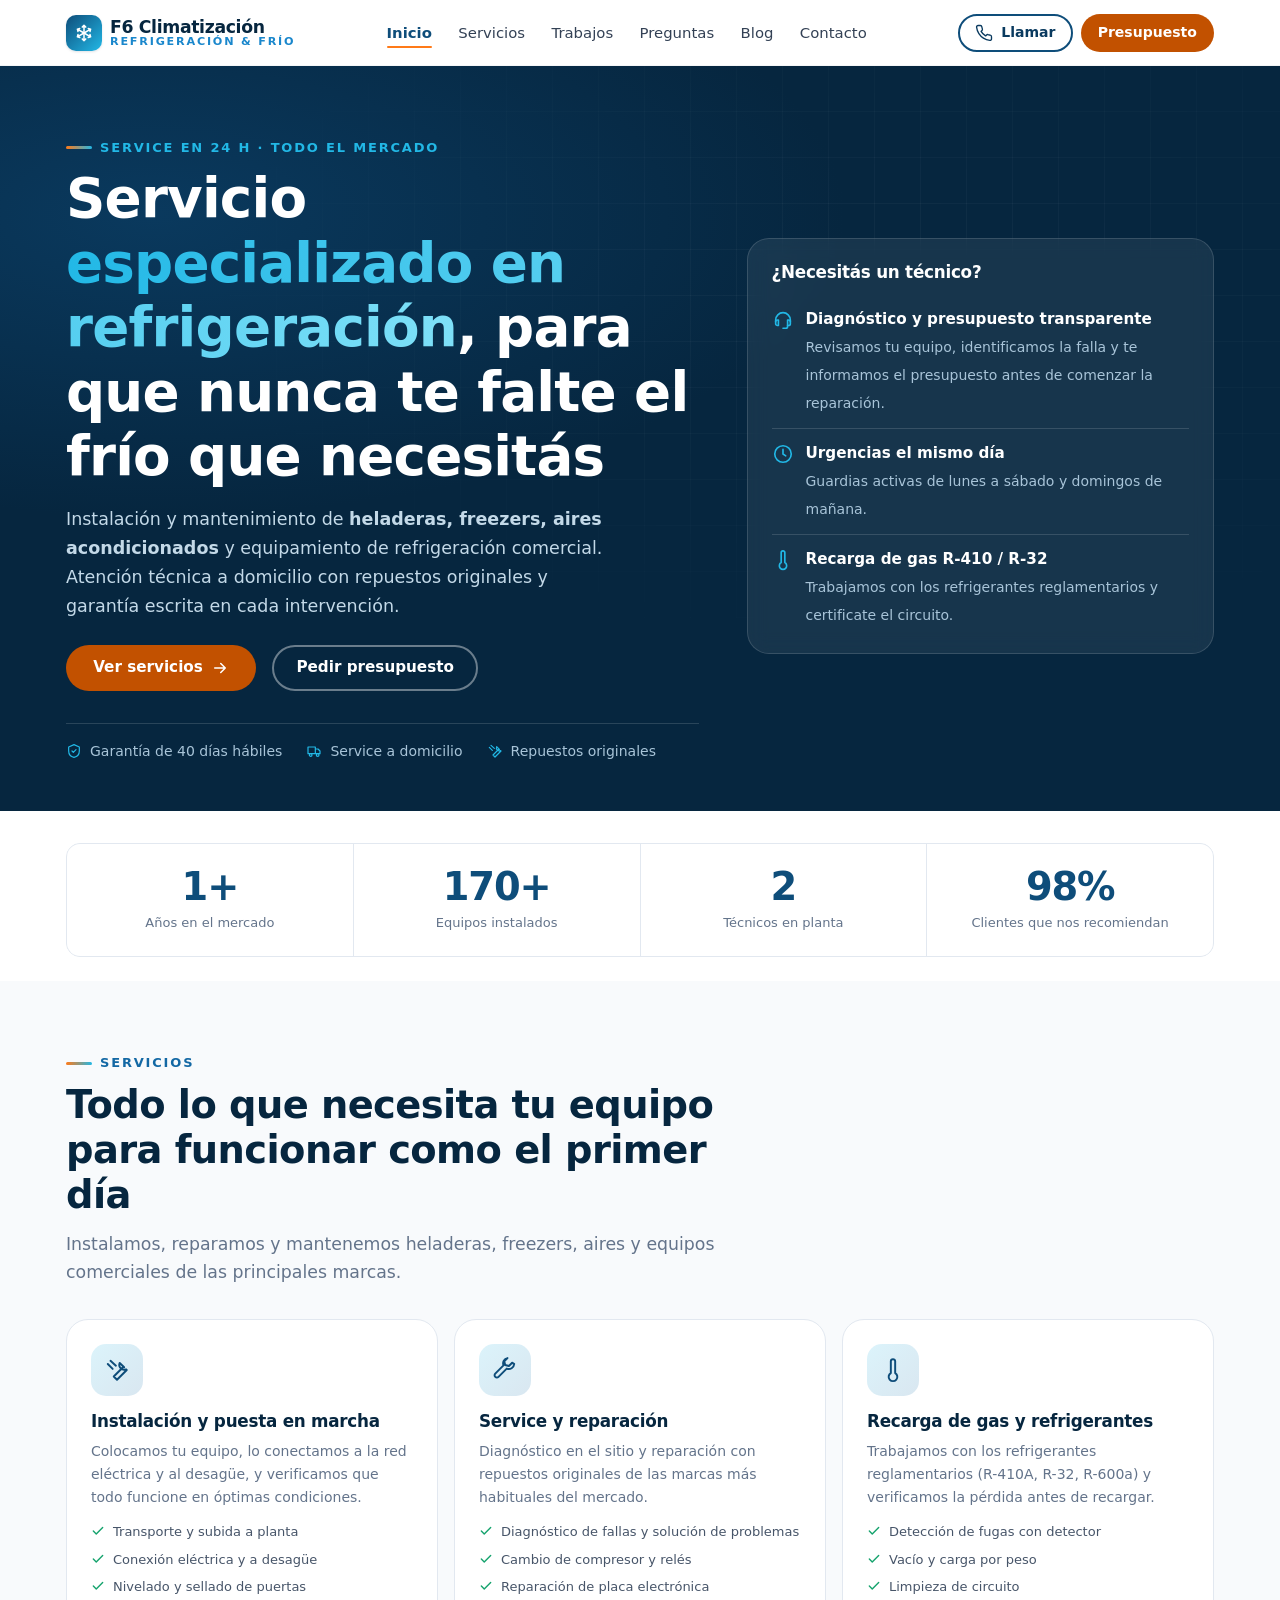
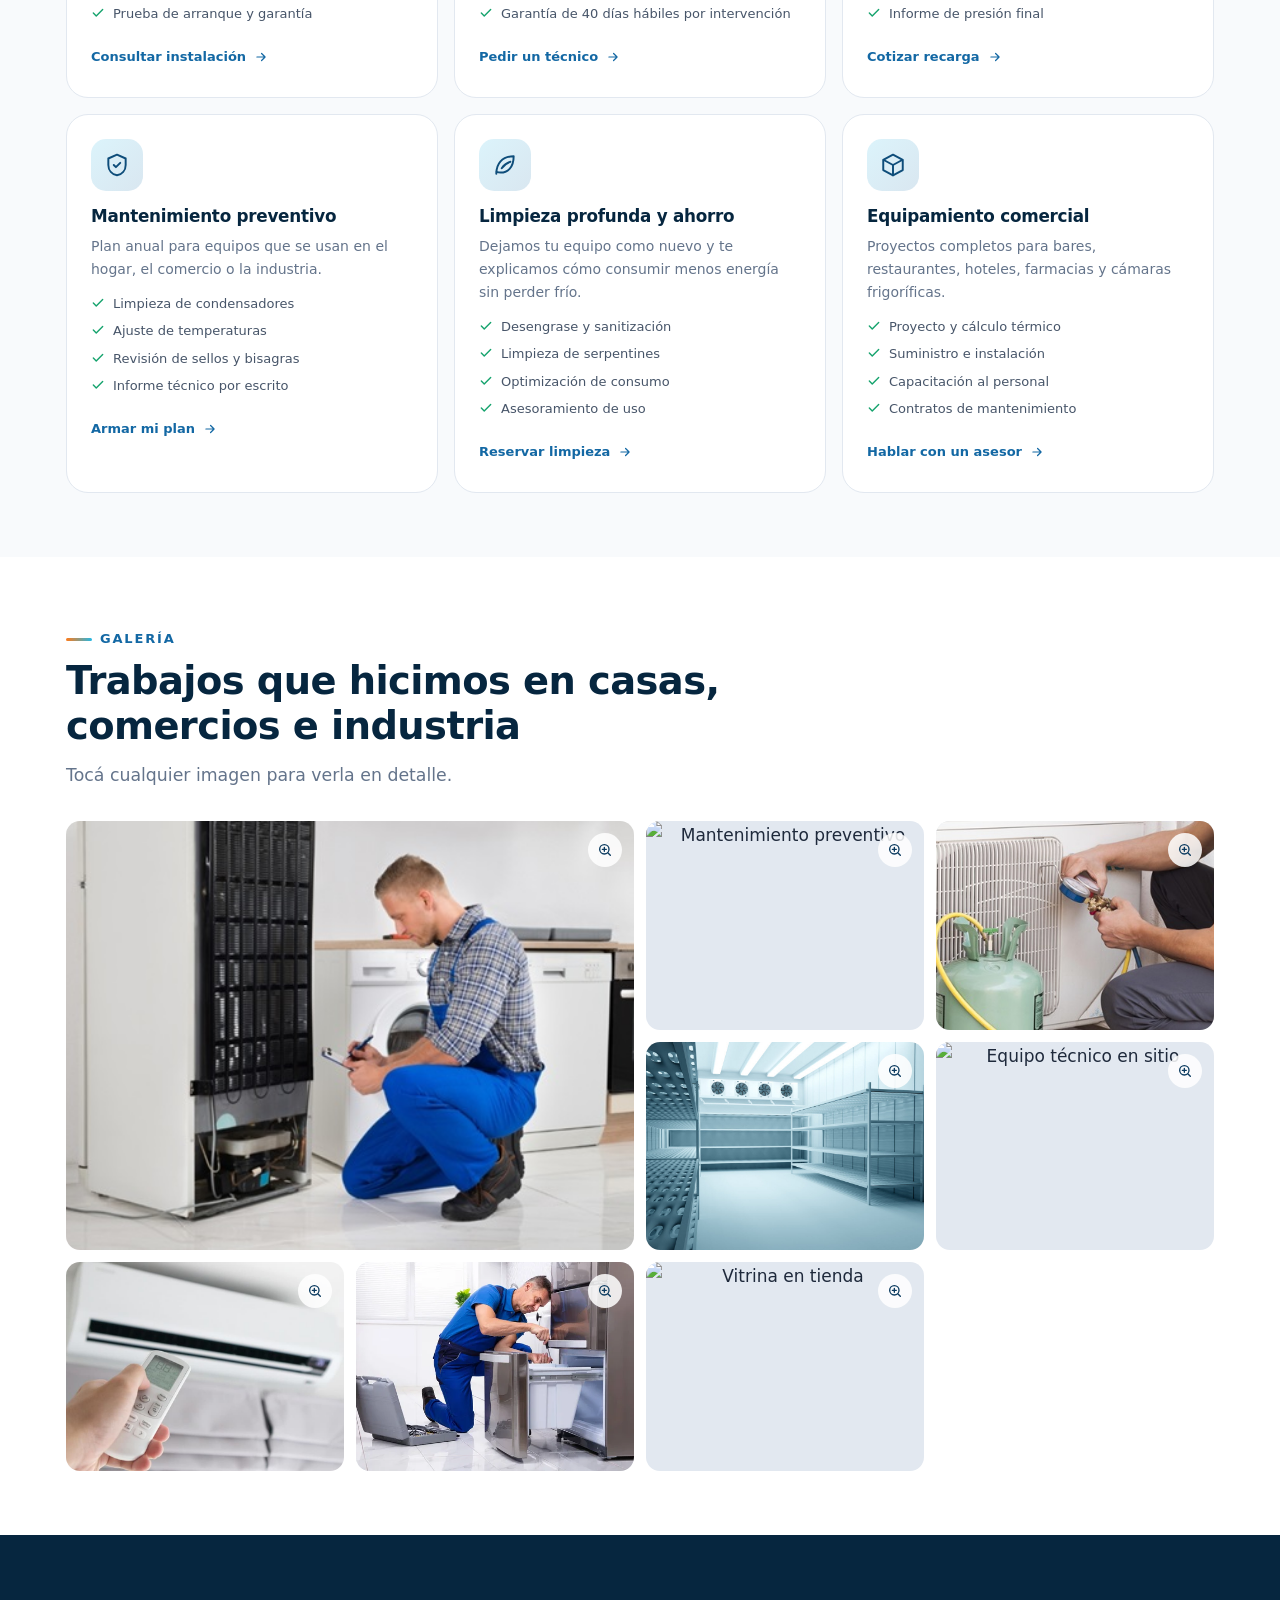
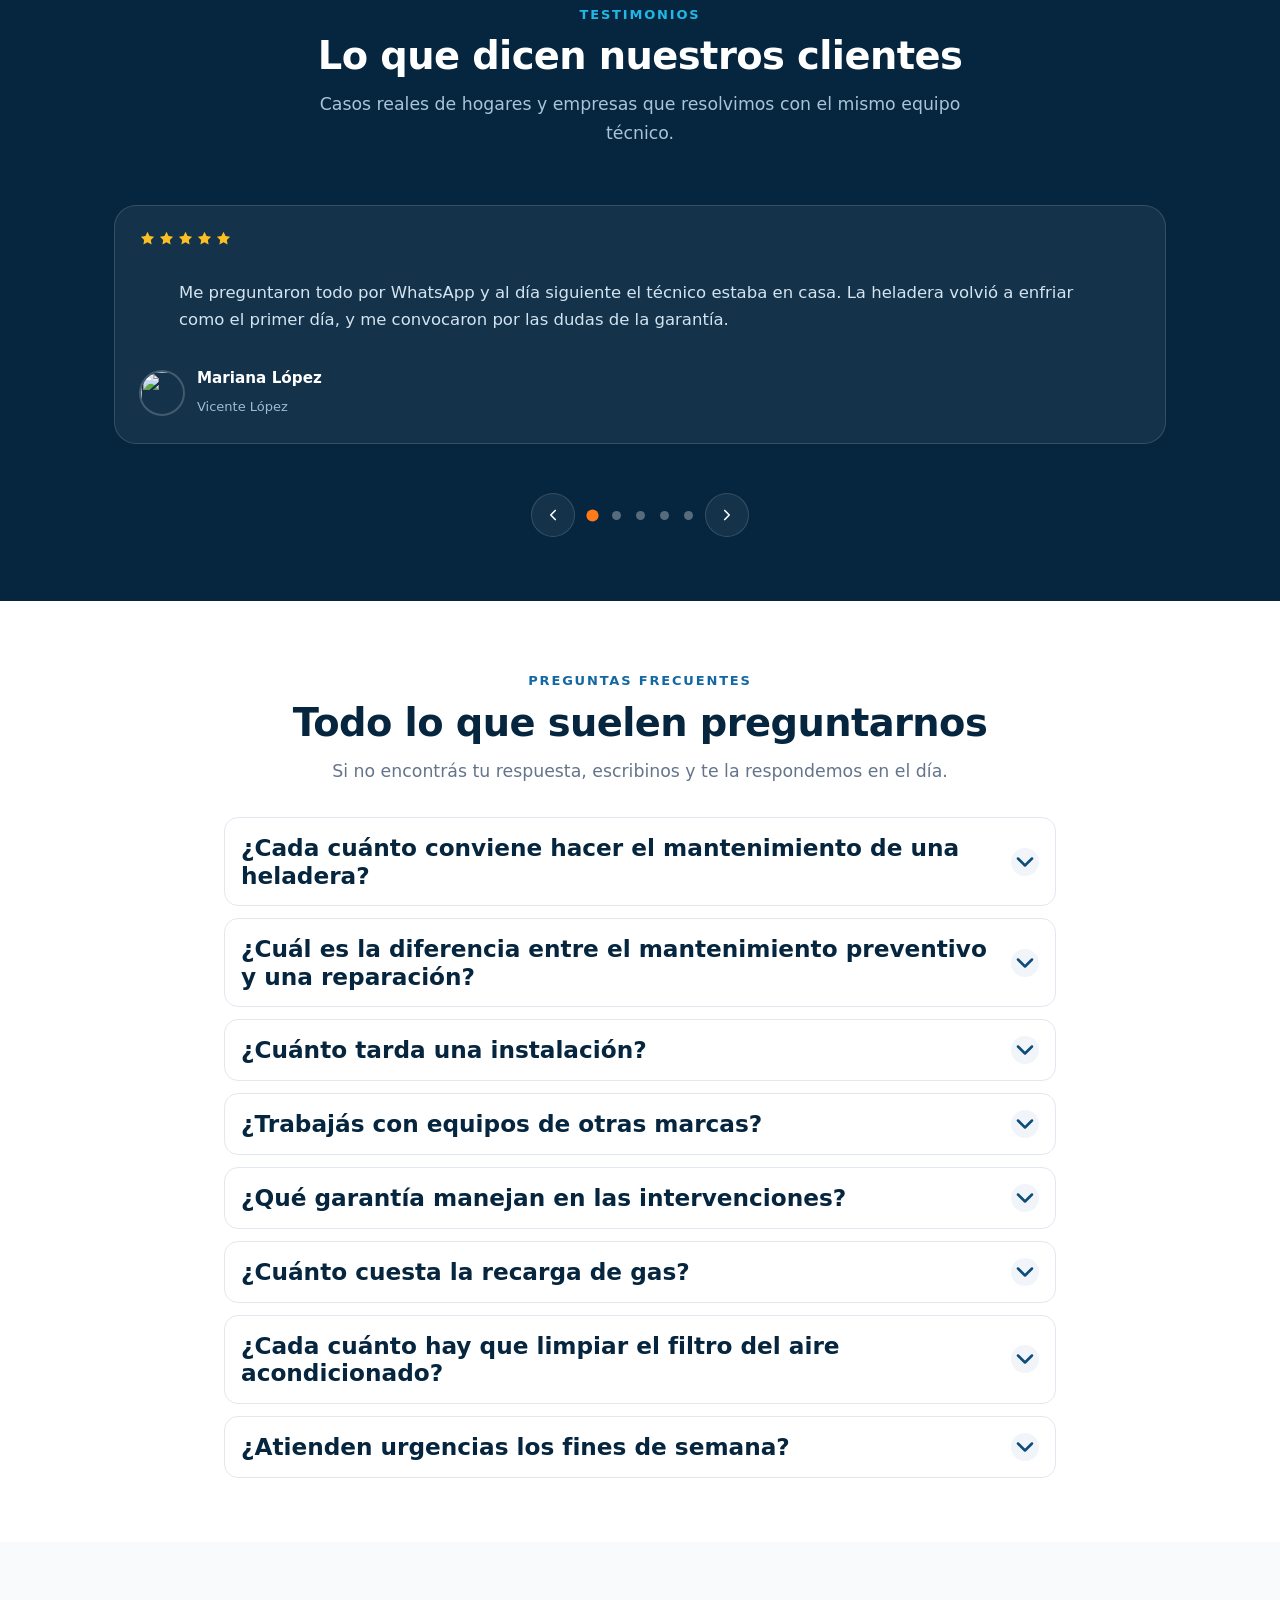
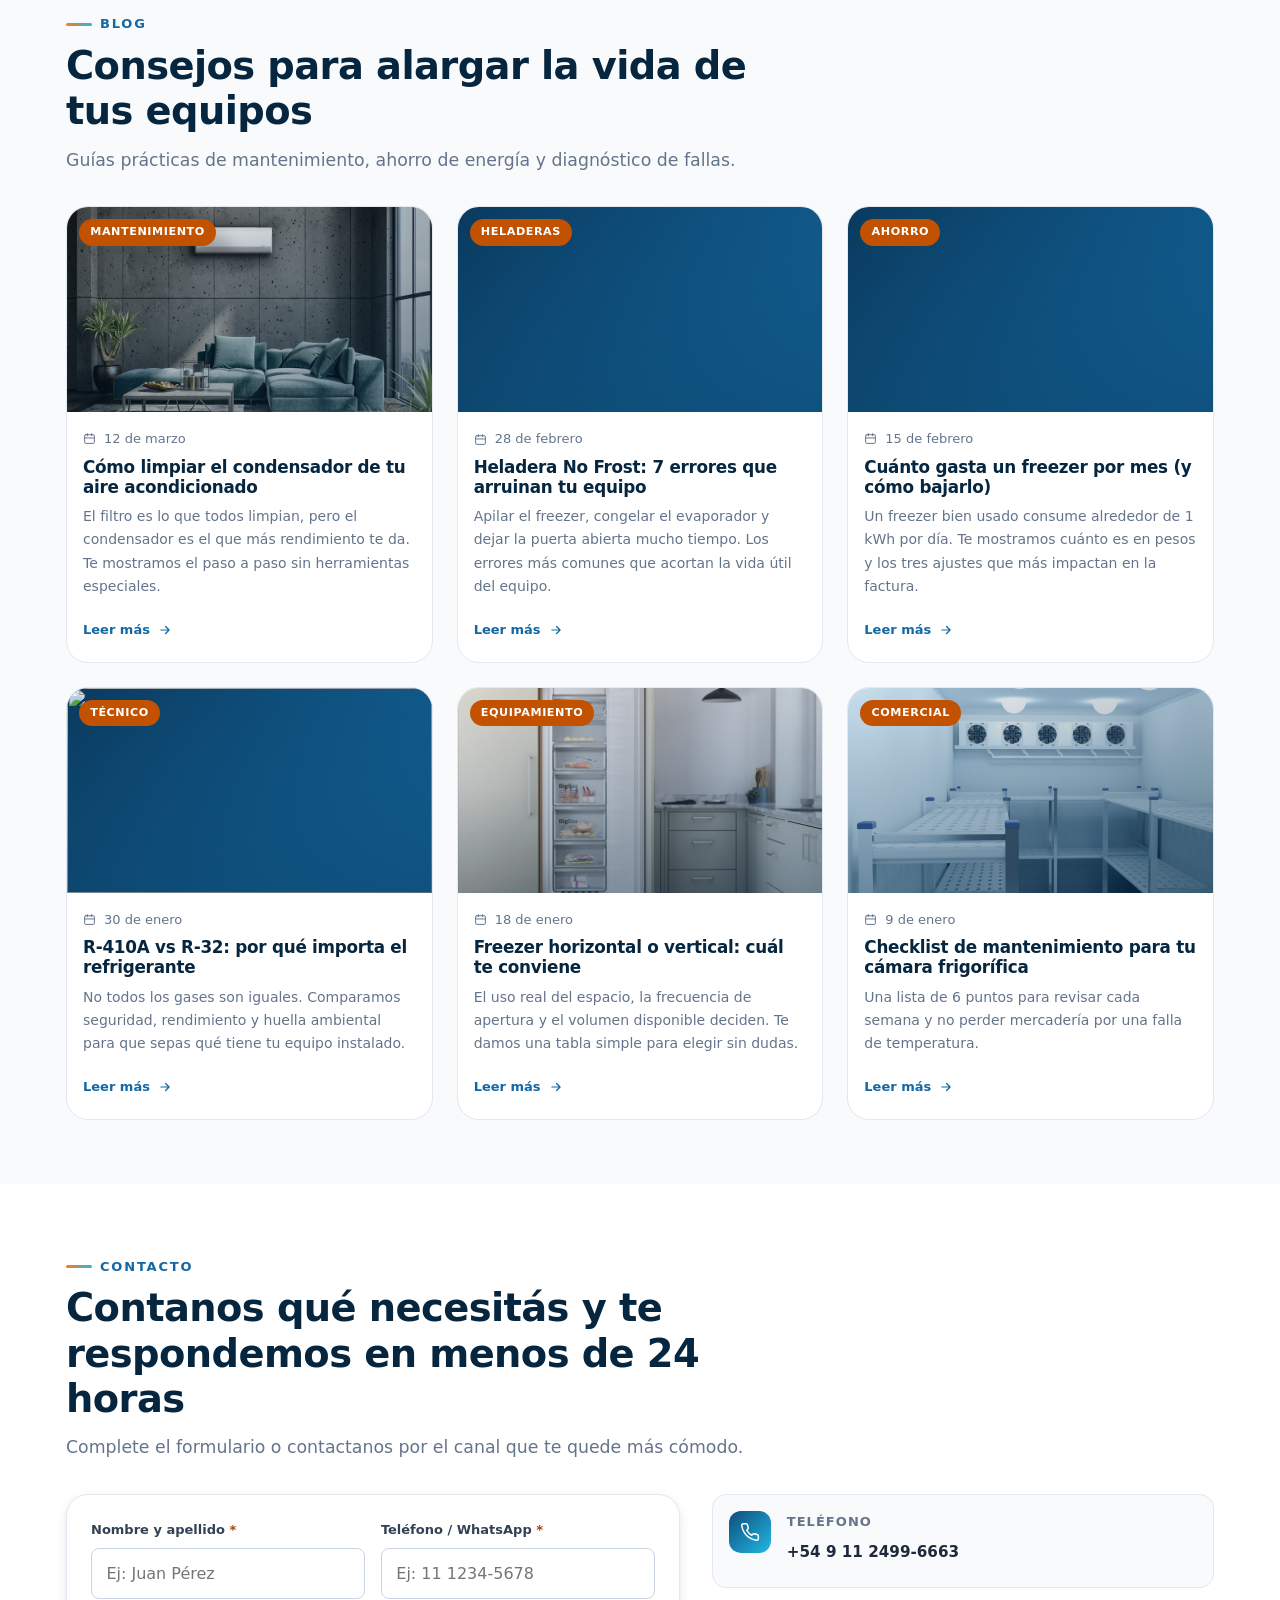
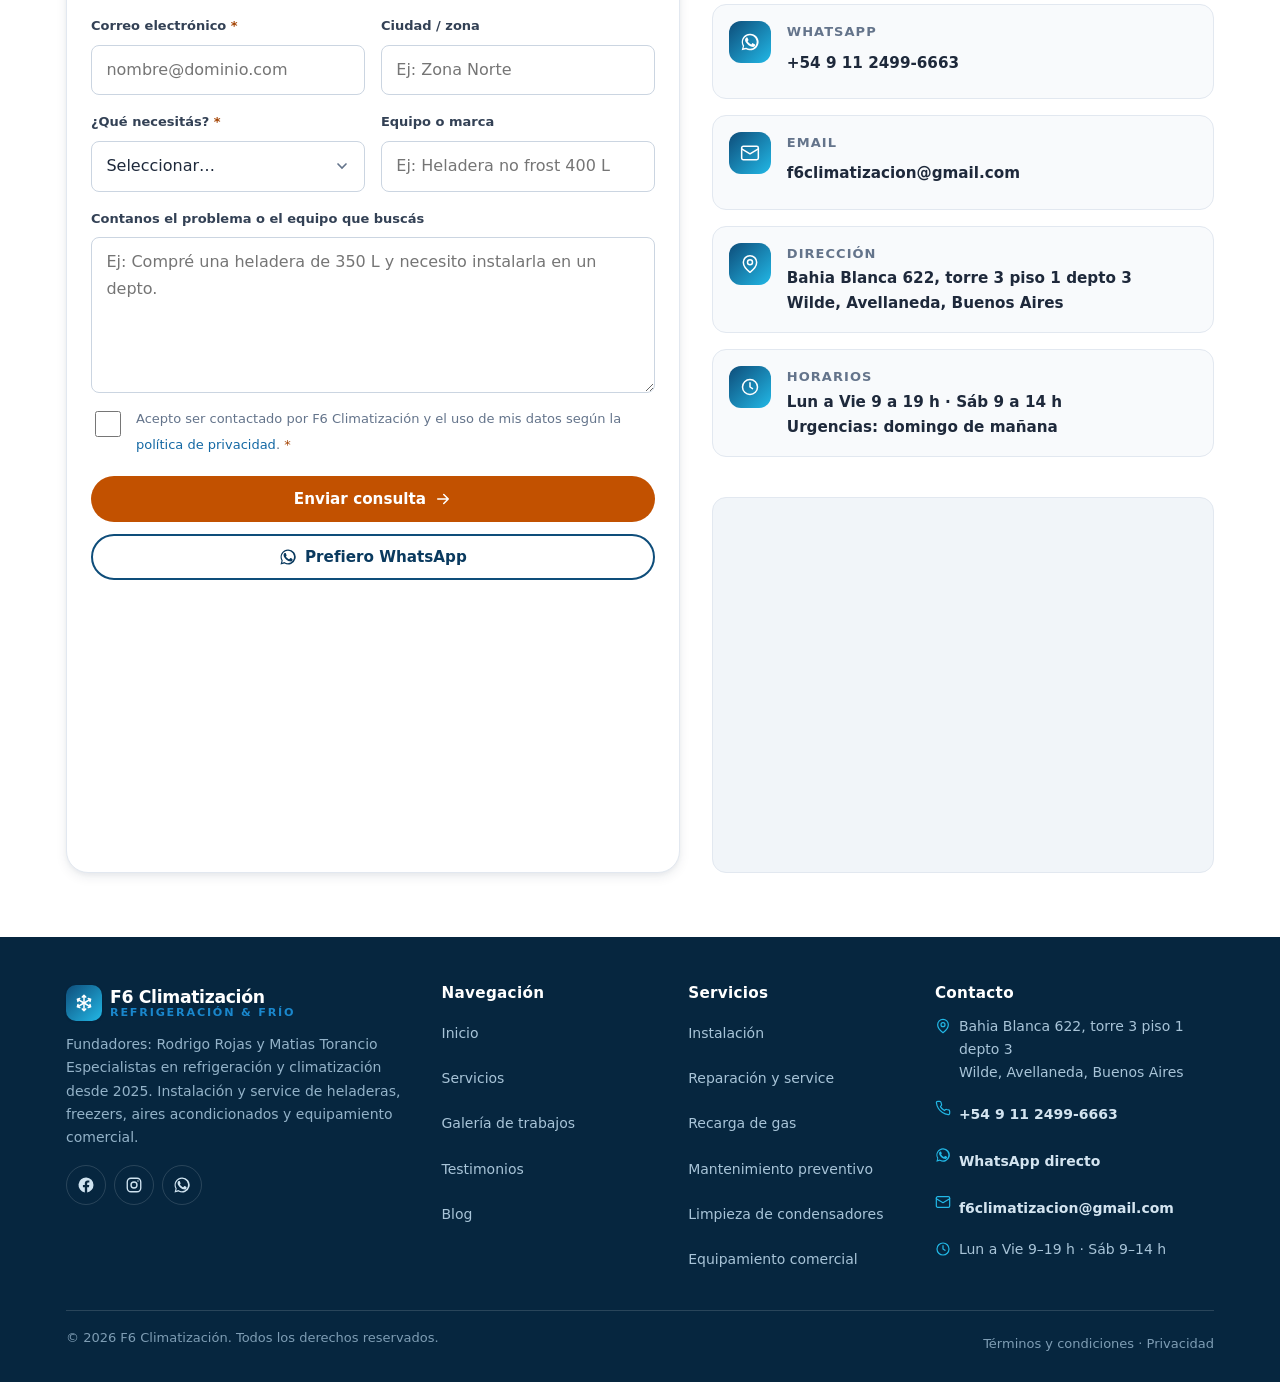
==== commit abe431fb: "Usar URLs sin extension en sitemap y paginas legales" ====
--- a/index.html
+++ b/index.html
@@ -466,7 +466,7 @@
                      aria-describedby="error-consentimiento">
               <label for="consentimiento">
                 Acepto ser contactado por F6 Climatización y el uso de mis datos según la
-                <a href="privacidad.html" id="linkPrivacidad">política de privacidad</a>. <span class="obligatorio">*</span>
+                <a href="/privacidad" id="linkPrivacidad">política de privacidad</a>. <span class="obligatorio">*</span>
               </label>
               <span class="campo__error" id="error-consentimiento" style="grid-column:1/-1"><svg aria-hidden="true"><use href="#i-alert"></use></svg><span>Necesitamos tu autorización para contactarte</span></span>
             </div>
@@ -576,7 +576,7 @@
 
     <div class="footer__bottom">
       <span>© <span id="anioActual">2026</span> F6 Climatización. Todos los derechos reservados.</span>
-      <span><a href="terminos.html" id="linkTerminos">Términos y condiciones</a> · <a href="privacidad.html" id="linkPrivacidad2">Privacidad</a></span>
+      <span><a href="/terminos" id="linkTerminos">Términos y condiciones</a> · <a href="/privacidad" id="linkPrivacidad2">Privacidad</a></span>
     </div>
   </div>
 </footer>
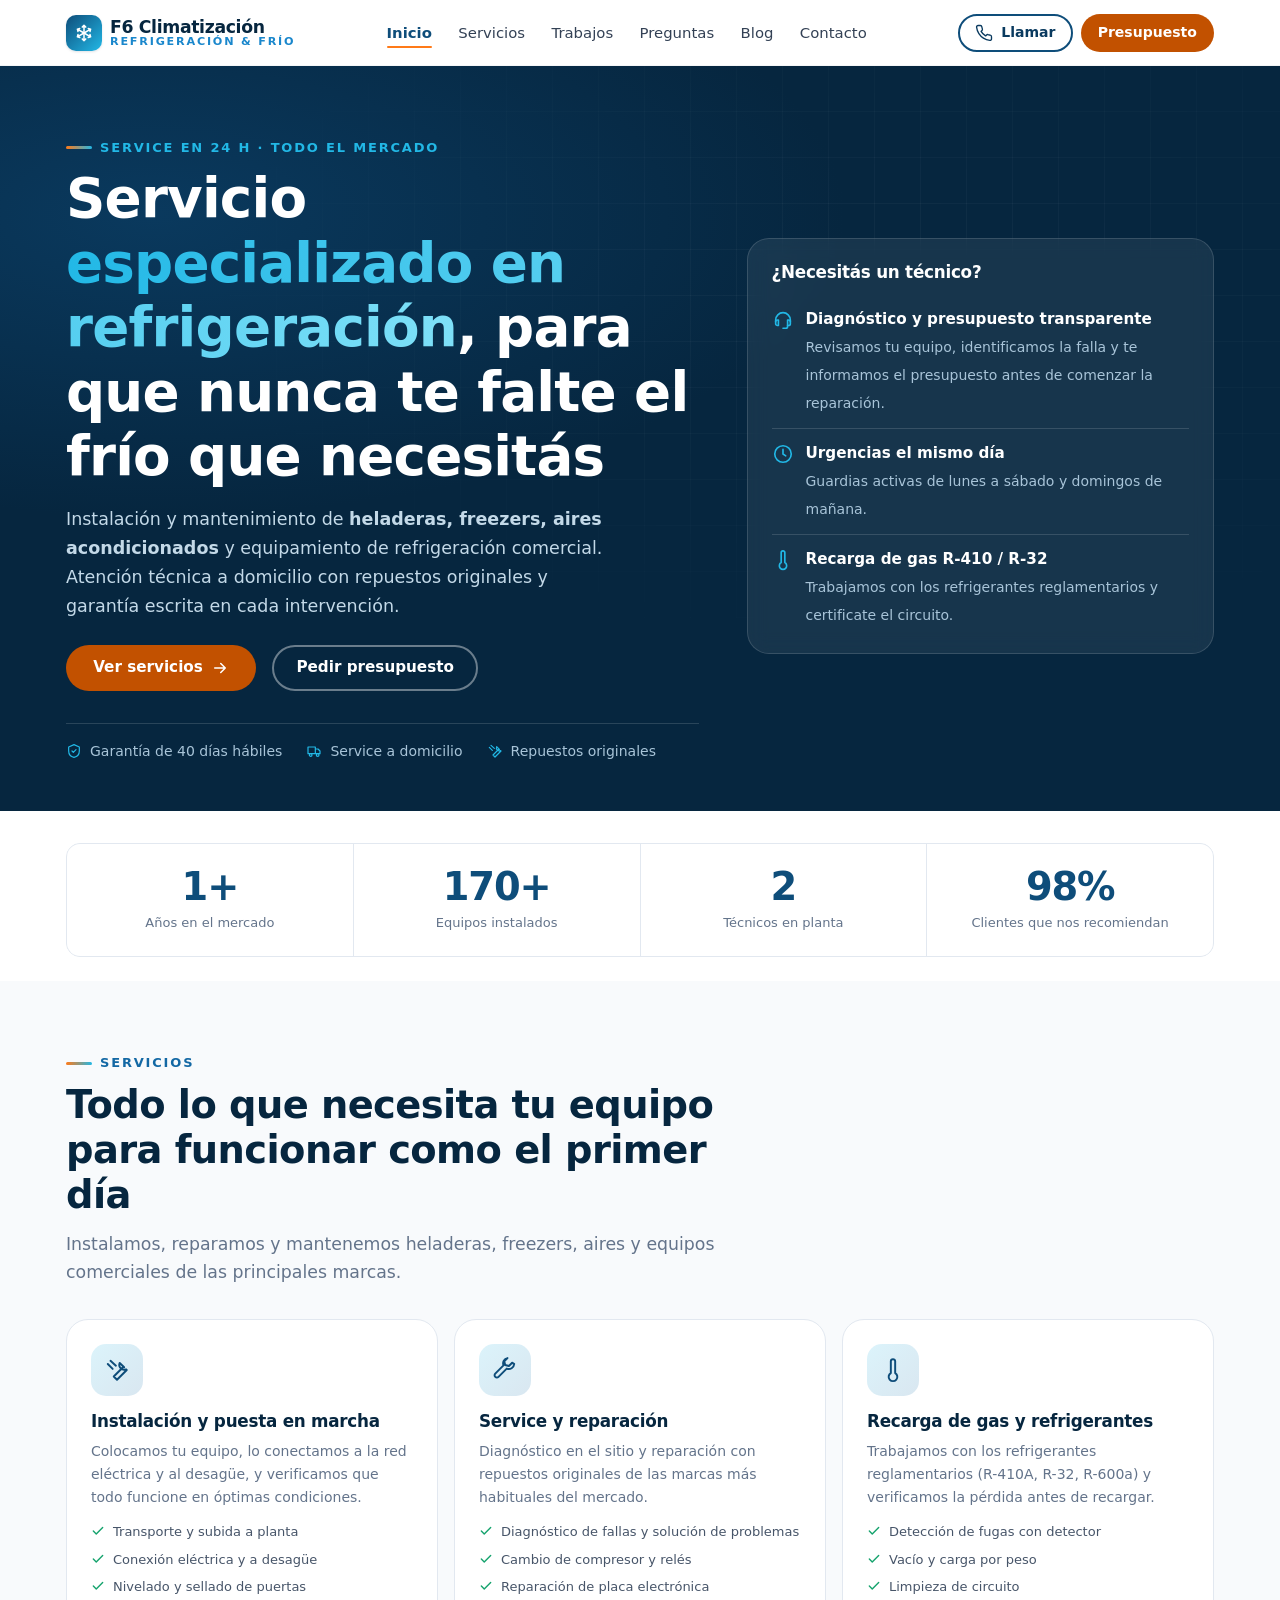
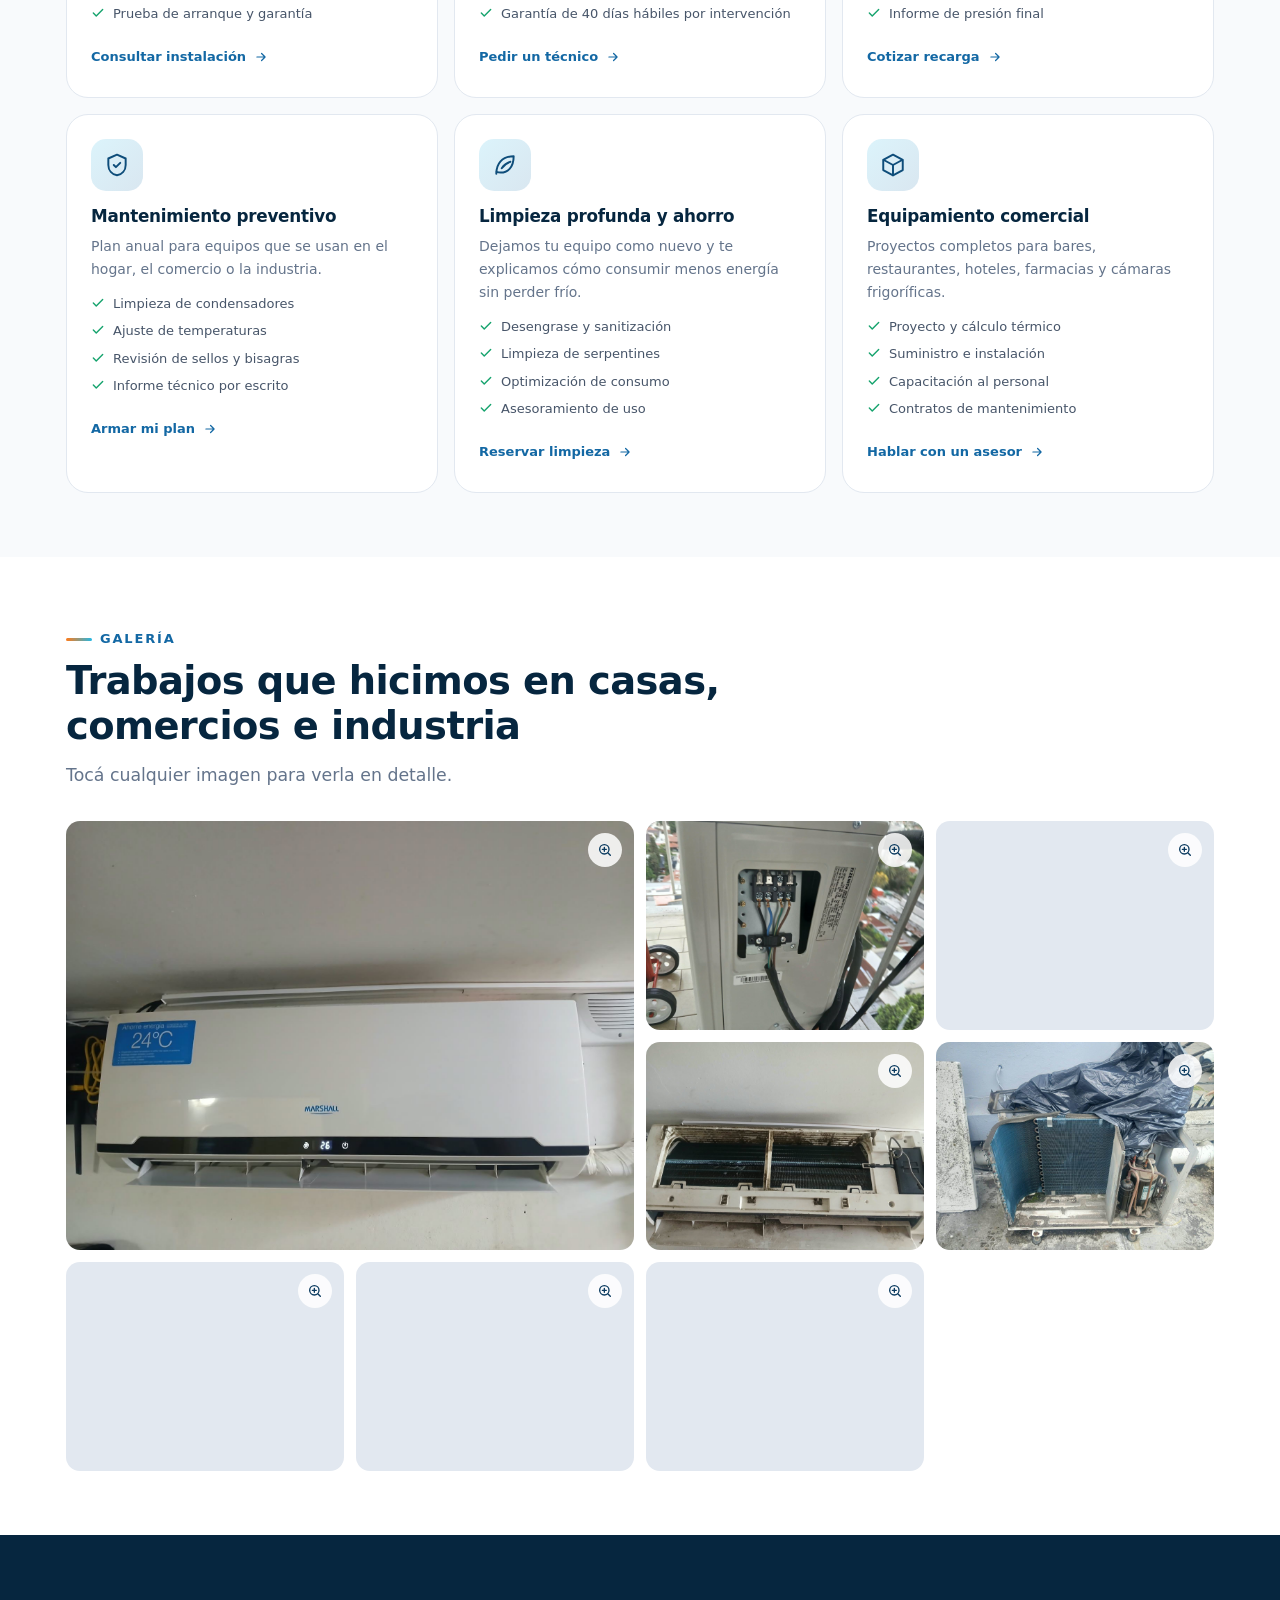
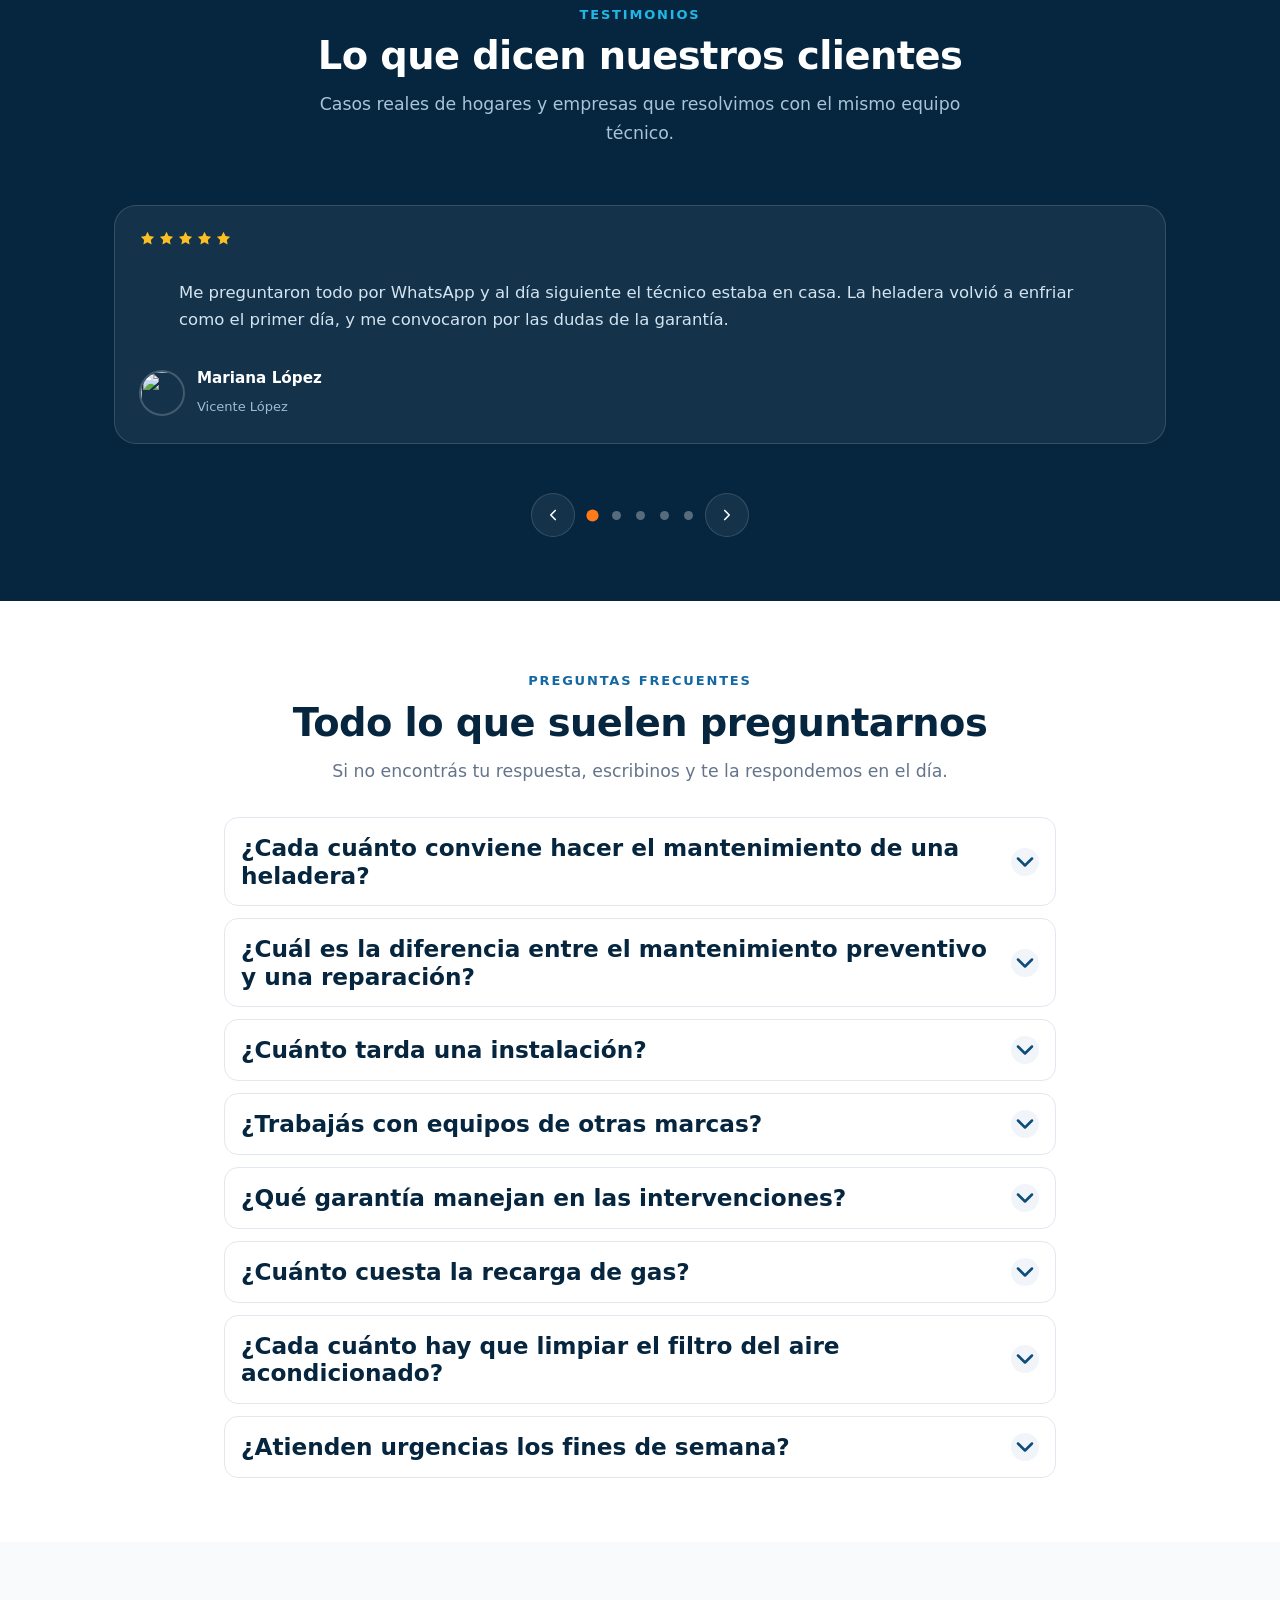
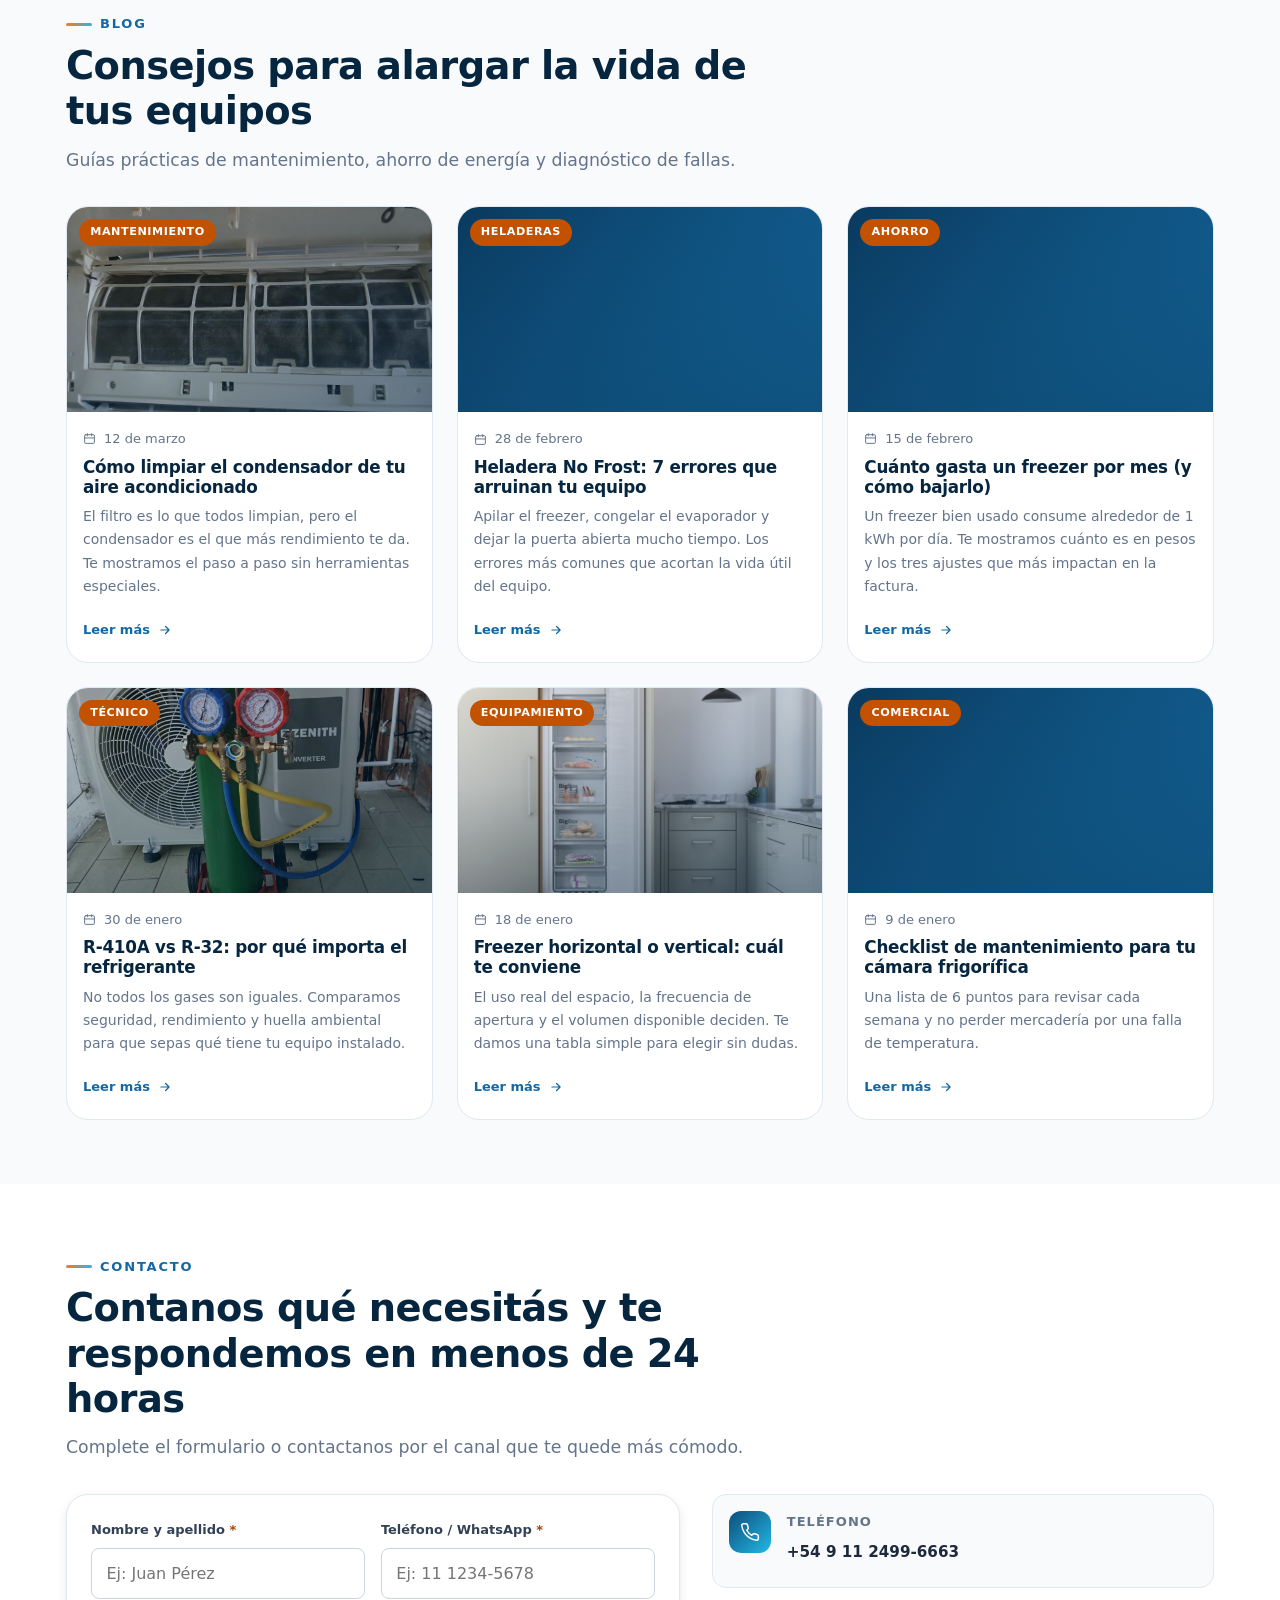
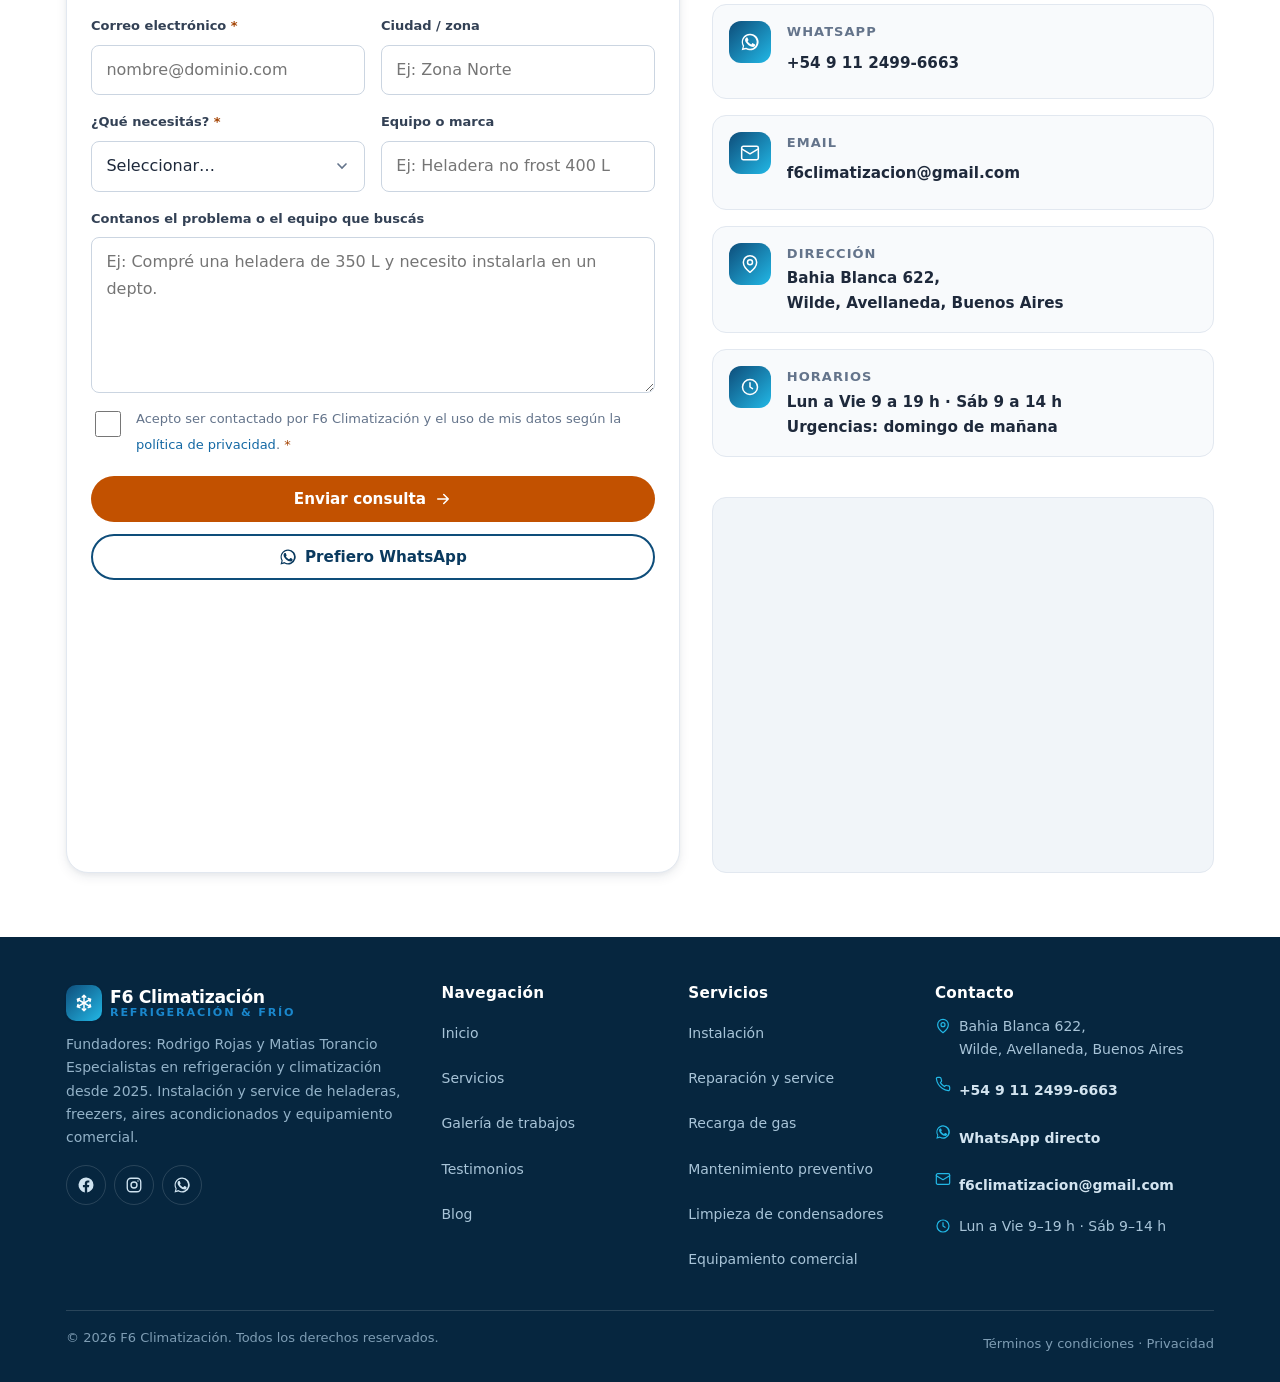
==== commit 8c4e6f86: "Quitar torre y depto de la direccion en texto, JSON-LD y config" ====
--- a/index.html
+++ b/index.html
@@ -58,7 +58,7 @@
   "foundingDate": "2025",
   "address": {
     "@type": "PostalAddress",
-    "streetAddress": "Bahía Blanca 622, Torre 3, Piso 1, Depto 3",
+    "streetAddress": "Bahía Blanca 622",
     "addressLocality": "Wilde",
     "addressRegion": "Buenos Aires",
     "postalCode": "1875",
@@ -498,7 +498,7 @@
           </div>
           <div class="info-tarjeta">
             <span class="info-tarjeta__icono"><svg aria-hidden="true"><use href="#i-pin"></use></svg></span>
-            <div><strong>Dirección</strong><p>Bahia Blanca 622, torre 3 piso 1 depto 3<br>Wilde, Avellaneda, Buenos Aires</p></div>
+            <div><strong>Dirección</strong><p>Bahia Blanca 622,<br>Wilde, Avellaneda, Buenos Aires</p></div>
           </div>
           <div class="info-tarjeta">
             <span class="info-tarjeta__icono"><svg aria-hidden="true"><use href="#i-clock"></use></svg></span>
@@ -565,7 +565,7 @@
       <div>
         <h4>Contacto</h4>
         <ul class="footer__contacto">
-          <li><svg aria-hidden="true"><use href="#i-pin"></use></svg><span>Bahia Blanca 622, torre 3 piso 1 depto 3<br>Wilde, Avellaneda, Buenos Aires</span></li>
+          <li><svg aria-hidden="true"><use href="#i-pin"></use></svg><span>Bahia Blanca 622,<br>Wilde, Avellaneda, Buenos Aires</span></li>
           <li><svg aria-hidden="true"><use href="#i-phone"></use></svg><a href="tel:+541124996663">+54 9 11 2499-6663</a></li>
           <li><svg aria-hidden="true"><use href="#i-whatsapp"></use></svg><a href="https://wa.me/541124996663" target="_blank" rel="noopener">WhatsApp directo</a></li>
           <li><svg aria-hidden="true"><use href="#i-mail"></use></svg><a href="mailto:f6climatizacion@gmail.com">f6climatizacion@gmail.com</a></li>
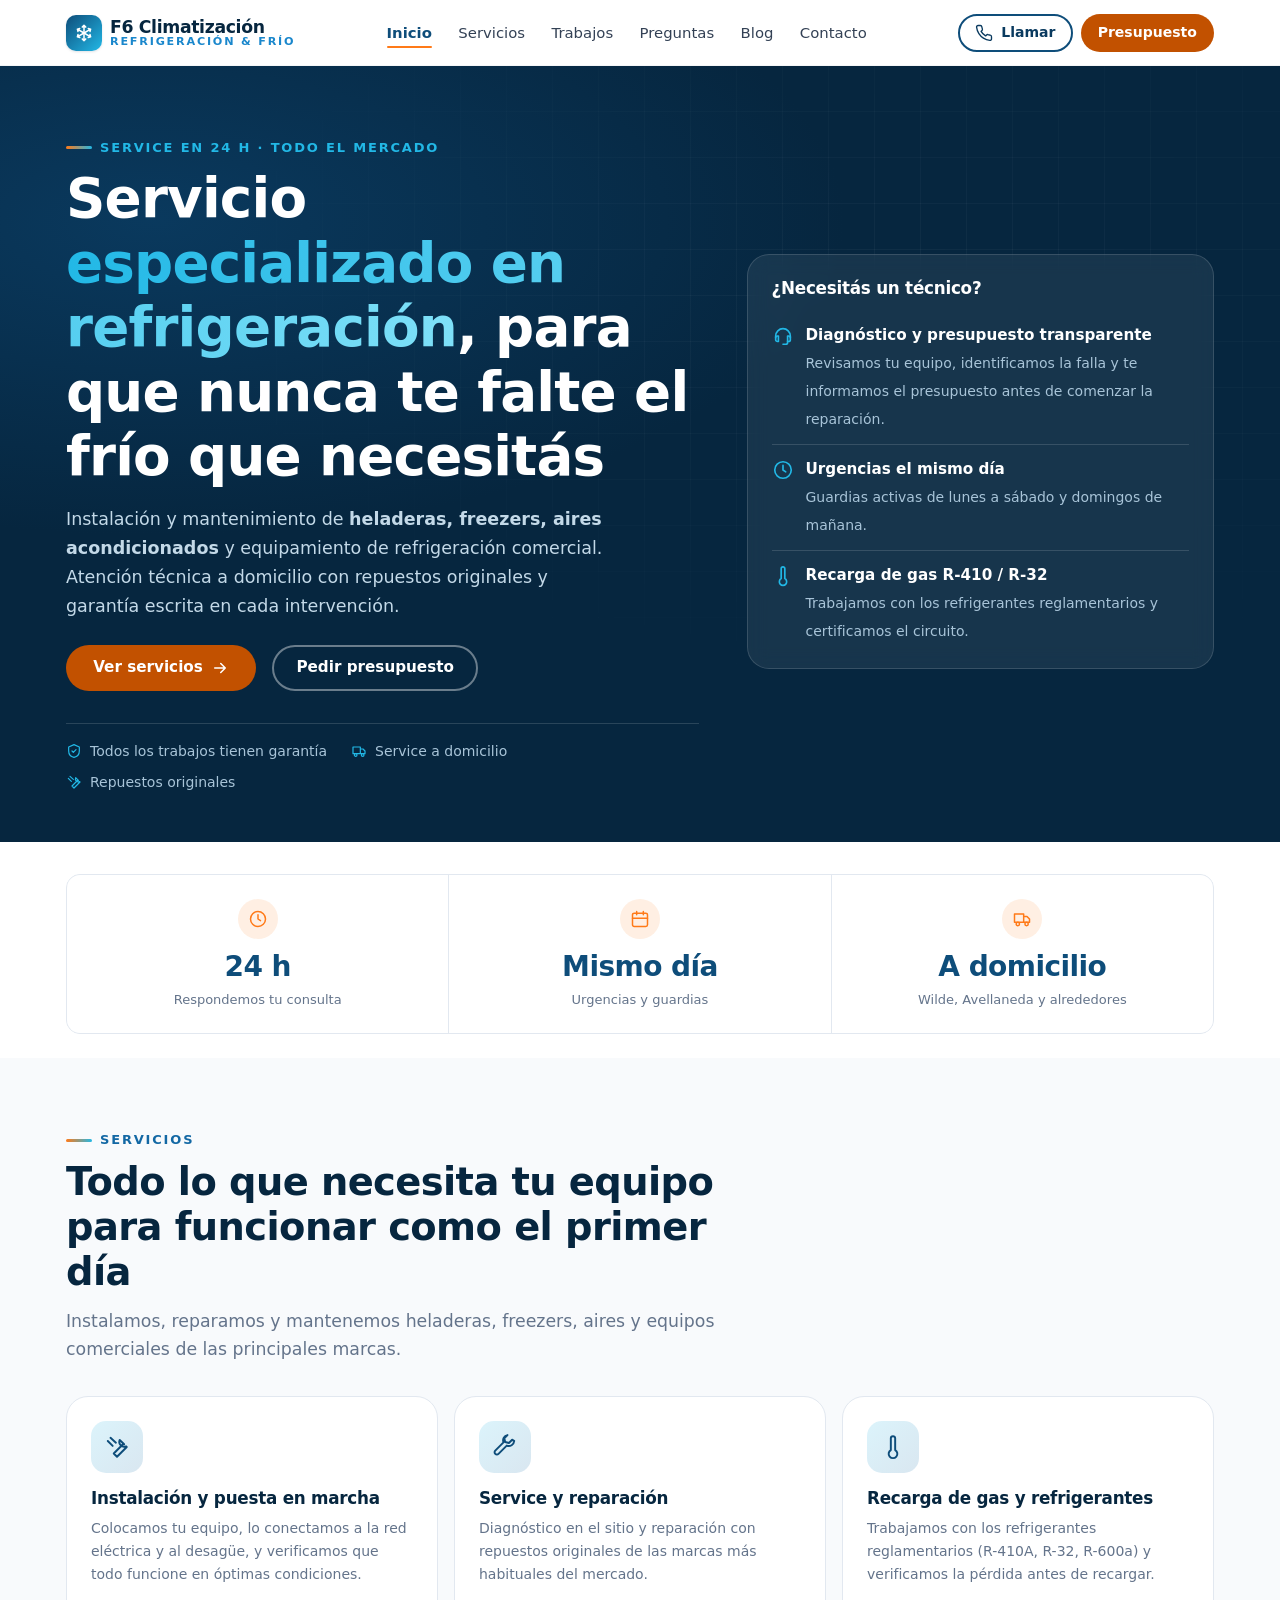
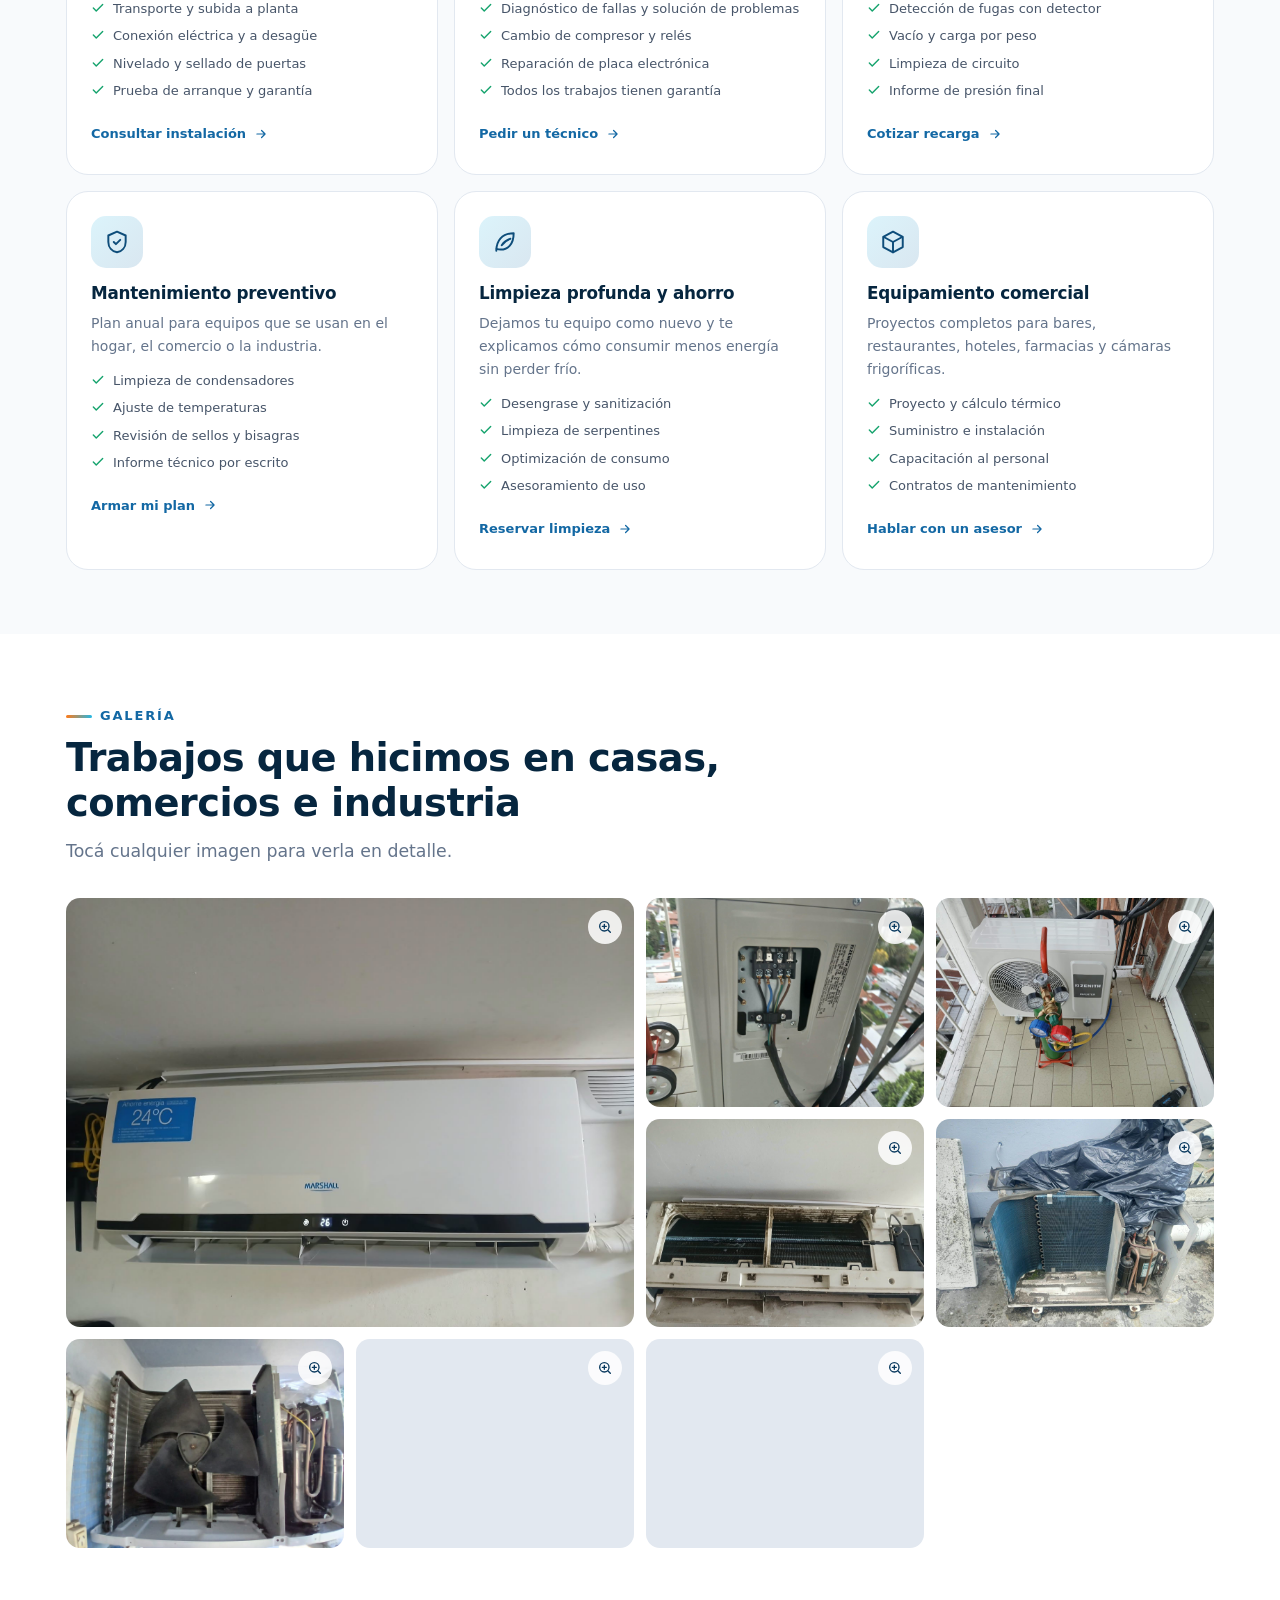
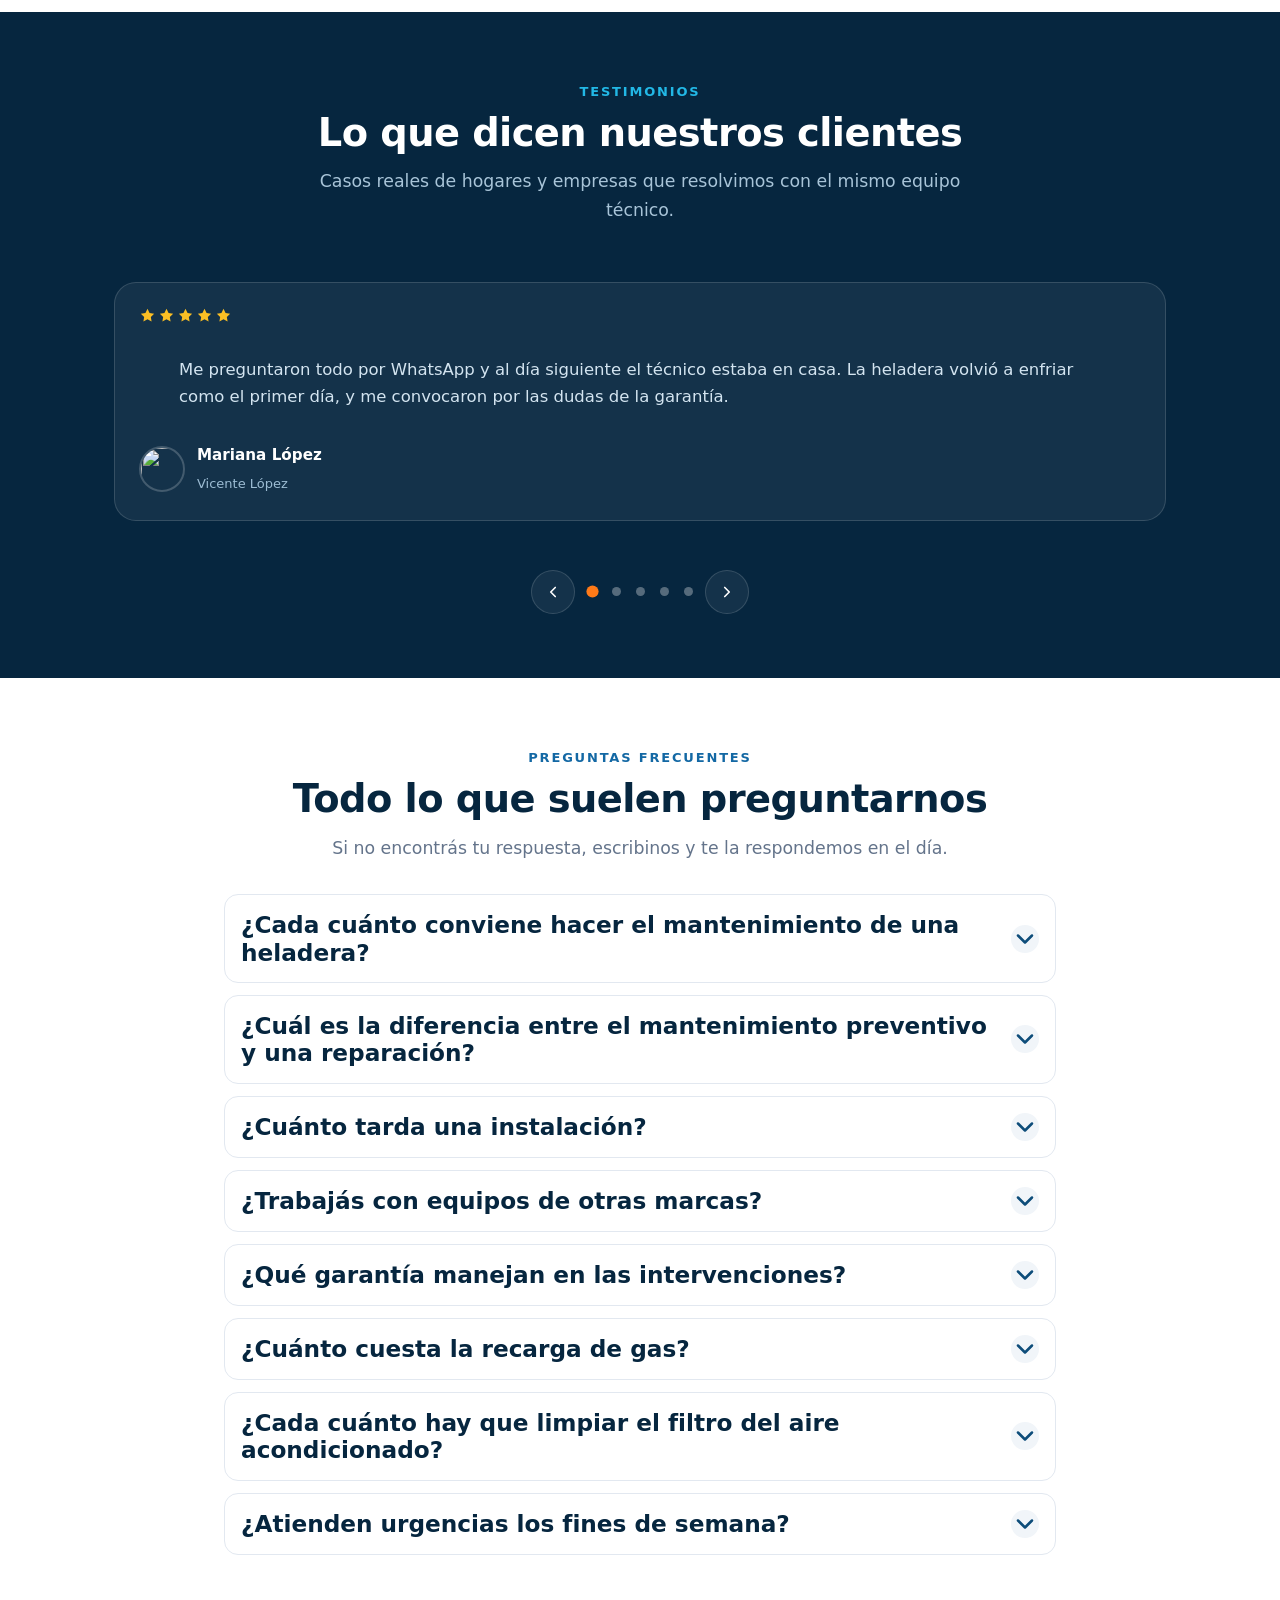
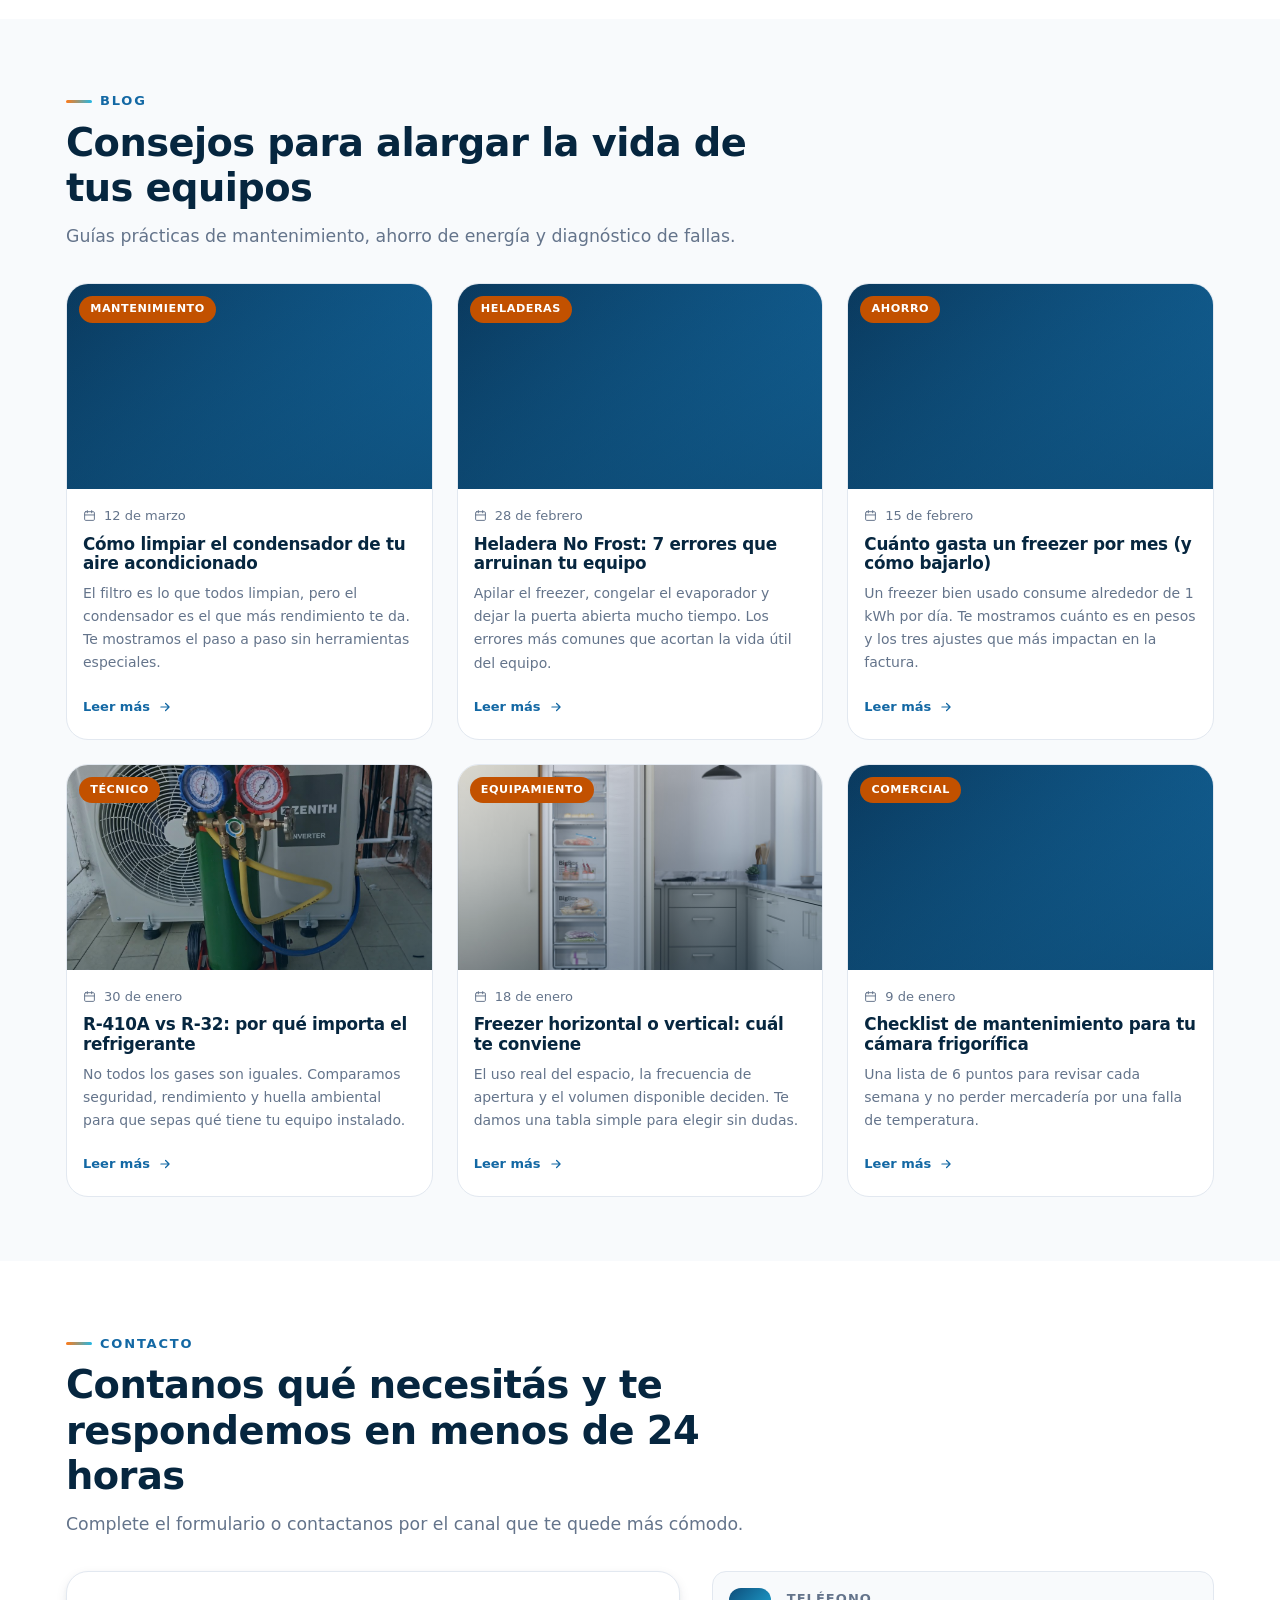
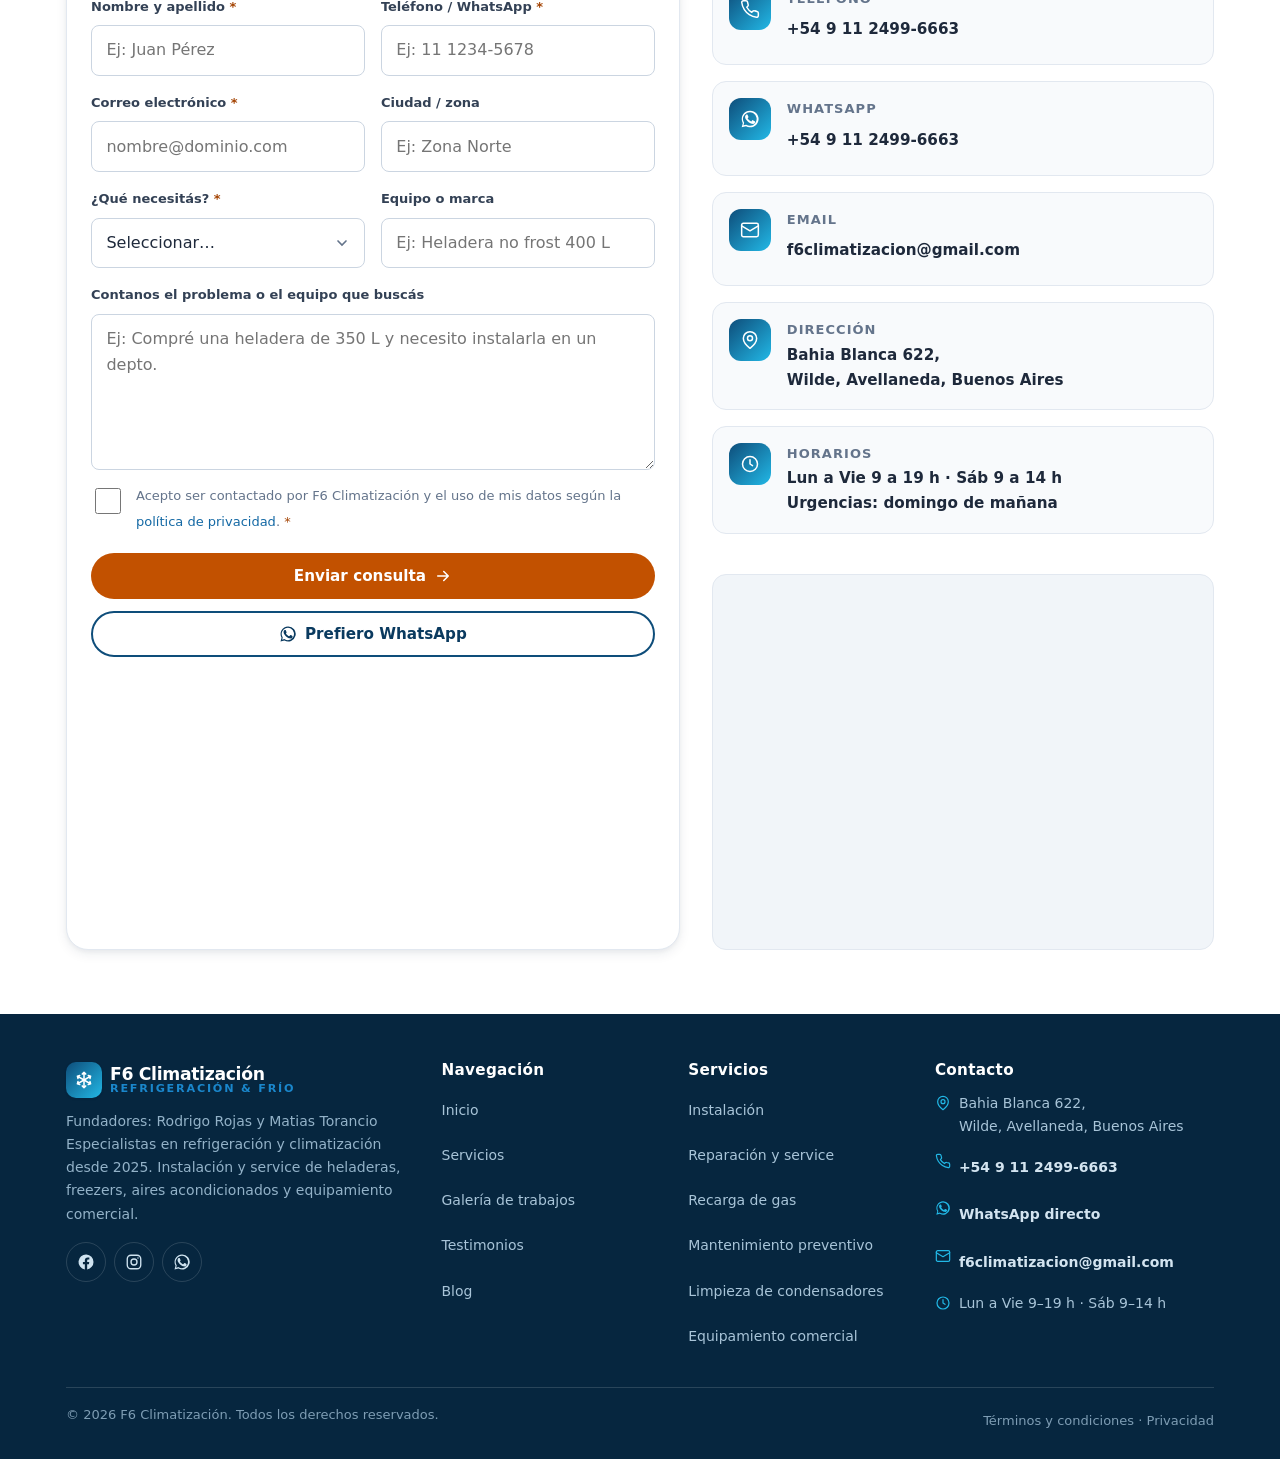
==== commit 99b88a13: "Reemplaza las metricas por una barra de compromisos reales - Tres tarjetas: 24 h, mismo dia y a domi" ====
--- a/index.html
+++ b/index.html
@@ -286,7 +286,7 @@
             <a class="btn btn--ghost-oscuro" href="#contacto">Pedir presupuesto</a>
           </div>
           <ul class="hero__marcas">
-            <li><svg aria-hidden="true"><use href="#i-shield"></use></svg> Garantía de 40 días hábiles</li>
+            <li><svg aria-hidden="true"><use href="#i-shield"></use></svg> Todos los trabajos tienen garantía</li>
             <li><svg aria-hidden="true"><use href="#i-truck"></use></svg> Service a domicilio</li>
             <li><svg aria-hidden="true"><use href="#i-tools"></use></svg> Repuestos originales</li>
           </ul>
@@ -304,21 +304,32 @@
           </div>
           <div class="hero__tarjeta-item">
             <svg aria-hidden="true"><use href="#i-thermo"></use></svg>
-            <div><strong>Recarga de gas R-410 / R-32</strong><span>Trabajamos con los refrigerantes reglamentarios y certificate el circuito.</span></div>
+            <div><strong>Recarga de gas R-410 / R-32</strong><span>Trabajamos con los refrigerantes reglamentarios y certificamos el circuito.</span></div>
           </div>
         </aside>
       </div>
     </div>
   </section>
 
-  <!-- ===================== MÉTRICAS ===================== -->
-  <section class="seccion" style="padding-top:var(--esp-6);padding-bottom:var(--esp-5)">
-    <div class="contenedor">
-      <ul class="metricas" id="metricas">
-        <li class="metrica"><span class="metrica__cifra" data-contador="1" data-sufijo="+">0</span><span class="metrica__etiqueta">Años en el mercado</span></li>
-        <li class="metrica"><span class="metrica__cifra" data-contador="170" data-sufijo="+">0</span><span class="metrica__etiqueta">Equipos instalados</span></li>
-        <li class="metrica"><span class="metrica__cifra" data-contador="2" data-sufijo="">0</span><span class="metrica__etiqueta">Técnicos en planta</span></li>
-        <li class="metrica"><span class="metrica__cifra" data-contador="98" data-sufijo="%">0</span><span class="metrica__etiqueta">Clientes que nos recomiendan</span></li>
+  <!-- ===================== COMPROMISOS ===================== -->
+  <section class="seccion" style="padding-top:var(--esp-6);padding-bottom:var(--esp-5)" aria-label="Nuestros compromisos">
+    <div class="contenedor">
+      <ul class="metricas">
+        <li class="metrica">
+          <span class="metrica__icono"><svg aria-hidden="true"><use href="#i-clock"></use></svg></span>
+          <strong class="metrica__cifra">24 h</strong>
+          <span class="metrica__etiqueta">Respondemos tu consulta</span>
+        </li>
+        <li class="metrica">
+          <span class="metrica__icono"><svg aria-hidden="true"><use href="#i-calendar"></use></svg></span>
+          <strong class="metrica__cifra">Mismo día</strong>
+          <span class="metrica__etiqueta">Urgencias y guardias</span>
+        </li>
+        <li class="metrica">
+          <span class="metrica__icono"><svg aria-hidden="true"><use href="#i-truck"></use></svg></span>
+          <strong class="metrica__cifra">A domicilio</strong>
+          <span class="metrica__etiqueta">Wilde, Avellaneda y alrededores</span>
+        </li>
       </ul>
     </div>
   </section>
--- a/css/estilos.css
+++ b/css/estilos.css
@@ -591,11 +591,11 @@
 .hero__tarjeta-item span { font-size: var(--chico); color: #a8c4d8; }
 
 /* ---------------------------------------------------------------
-   6. Barra de confianza / métricas
+   6. Barra de compromisos
    --------------------------------------------------------------- */
 .metricas {
   display: grid;
-  grid-template-columns: repeat(2, 1fr);
+  grid-template-columns: 1fr;
   gap: 1px;
   background: var(--borde);
   border: 1px solid var(--borde);
@@ -607,15 +607,26 @@
   padding: var(--esp-5) var(--esp-4);
   text-align: center;
 }
+.metrica__icono {
+  display: inline-flex;
+  align-items: center;
+  justify-content: center;
+  width: 40px;
+  height: 40px;
+  margin-bottom: var(--esp-3);
+  border-radius: 50%;
+  background: rgba(255, 122, 24, 0.12);
+  color: var(--naranja);
+}
+.metrica__icono svg { width: 20px; height: 20px; }
 .metrica__cifra {
   display: block;
-  font-size: clamp(1.6rem, 1.2rem + 1.6vw, 2.4rem);
+  font-size: clamp(1.25rem, 1rem + 1vw, 1.75rem);
   font-weight: 800;
-  line-height: 1;
+  line-height: 1.15;
   color: var(--azul-700);
-  letter-spacing: -0.03em;
-}
-.metrica__cifra span { color: var(--naranja); }
+  letter-spacing: -0.02em;
+}
 .metrica__etiqueta {
   display: block;
   margin-top: var(--esp-2);
@@ -1211,7 +1222,7 @@
 }
 
 @media (min-width: 640px) {
-  .metricas { grid-template-columns: repeat(4, 1fr); }
+  .metricas { grid-template-columns: repeat(3, 1fr); }
   .rejilla-servicios { grid-template-columns: repeat(2, 1fr); }
   .hero__acciones .btn { min-width: 190px; }
   .footer__bottom { flex-direction: row; justify-content: space-between; text-align: left; }
